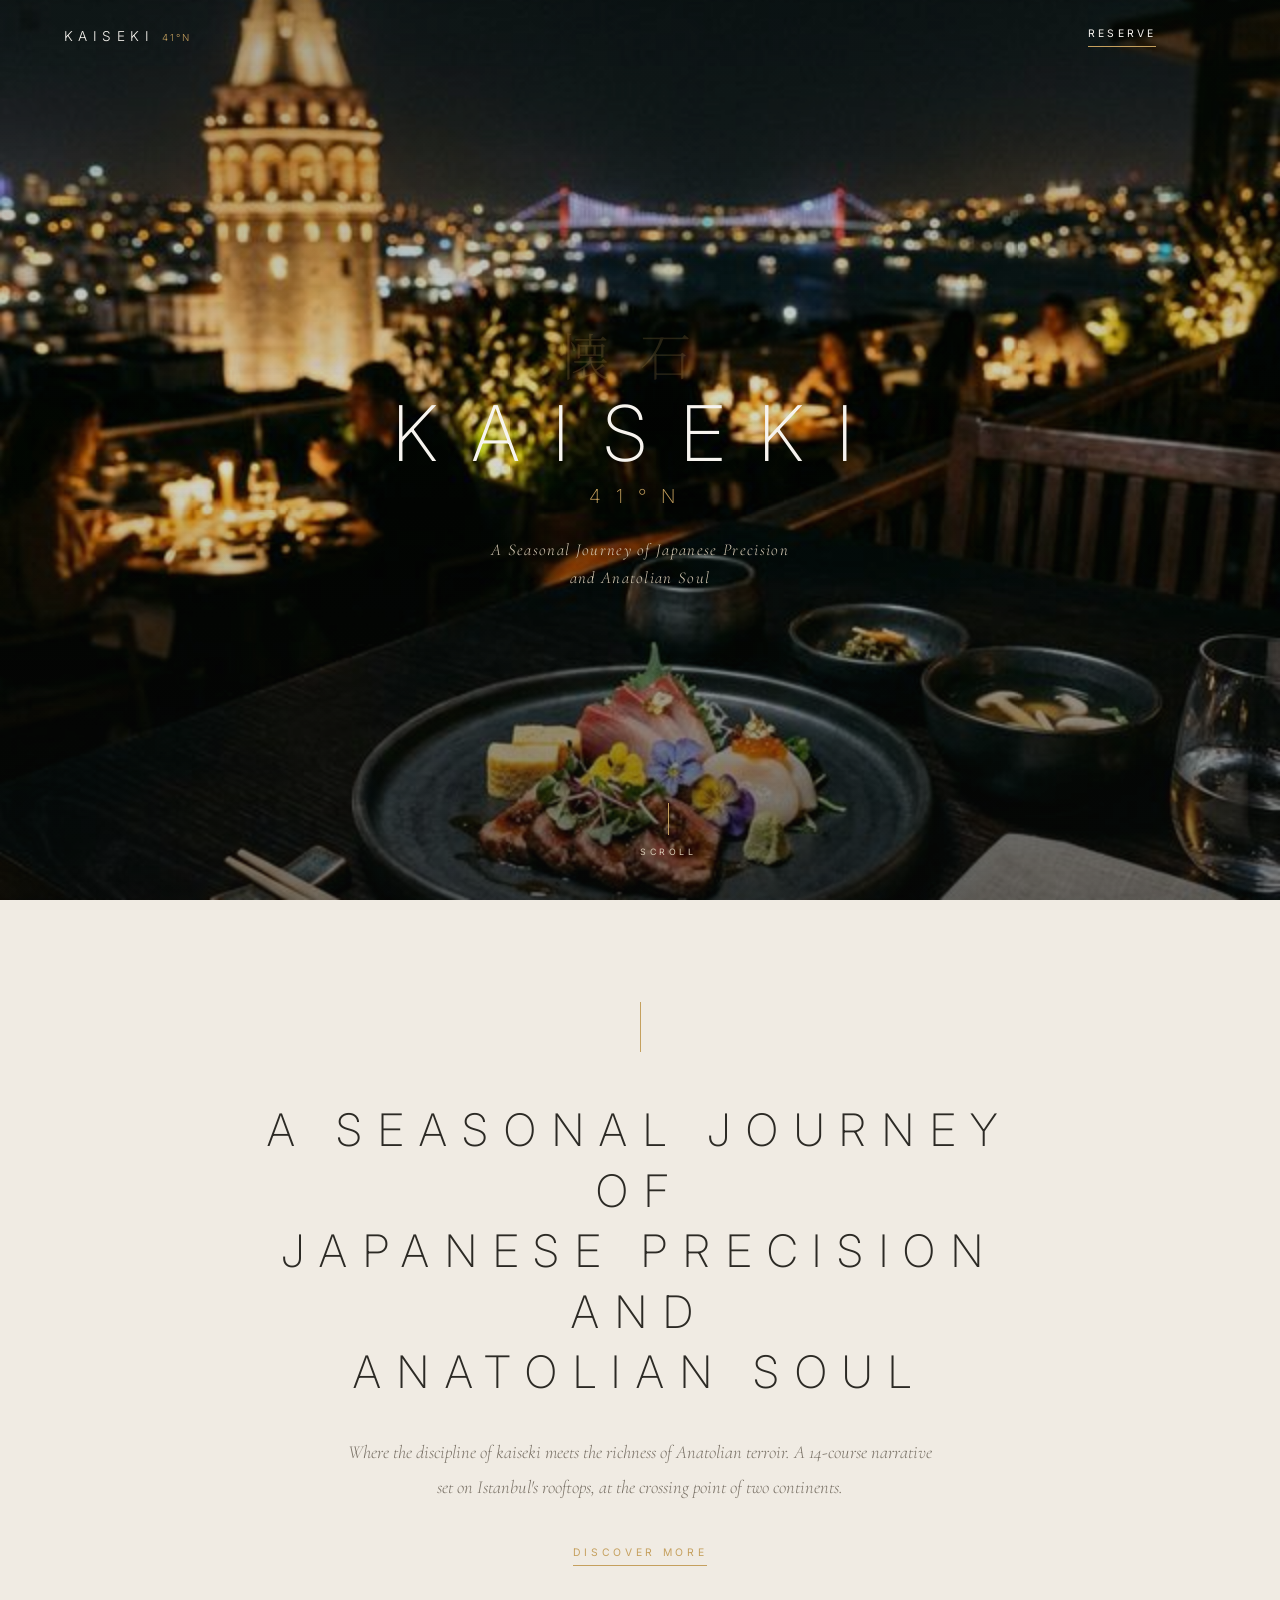
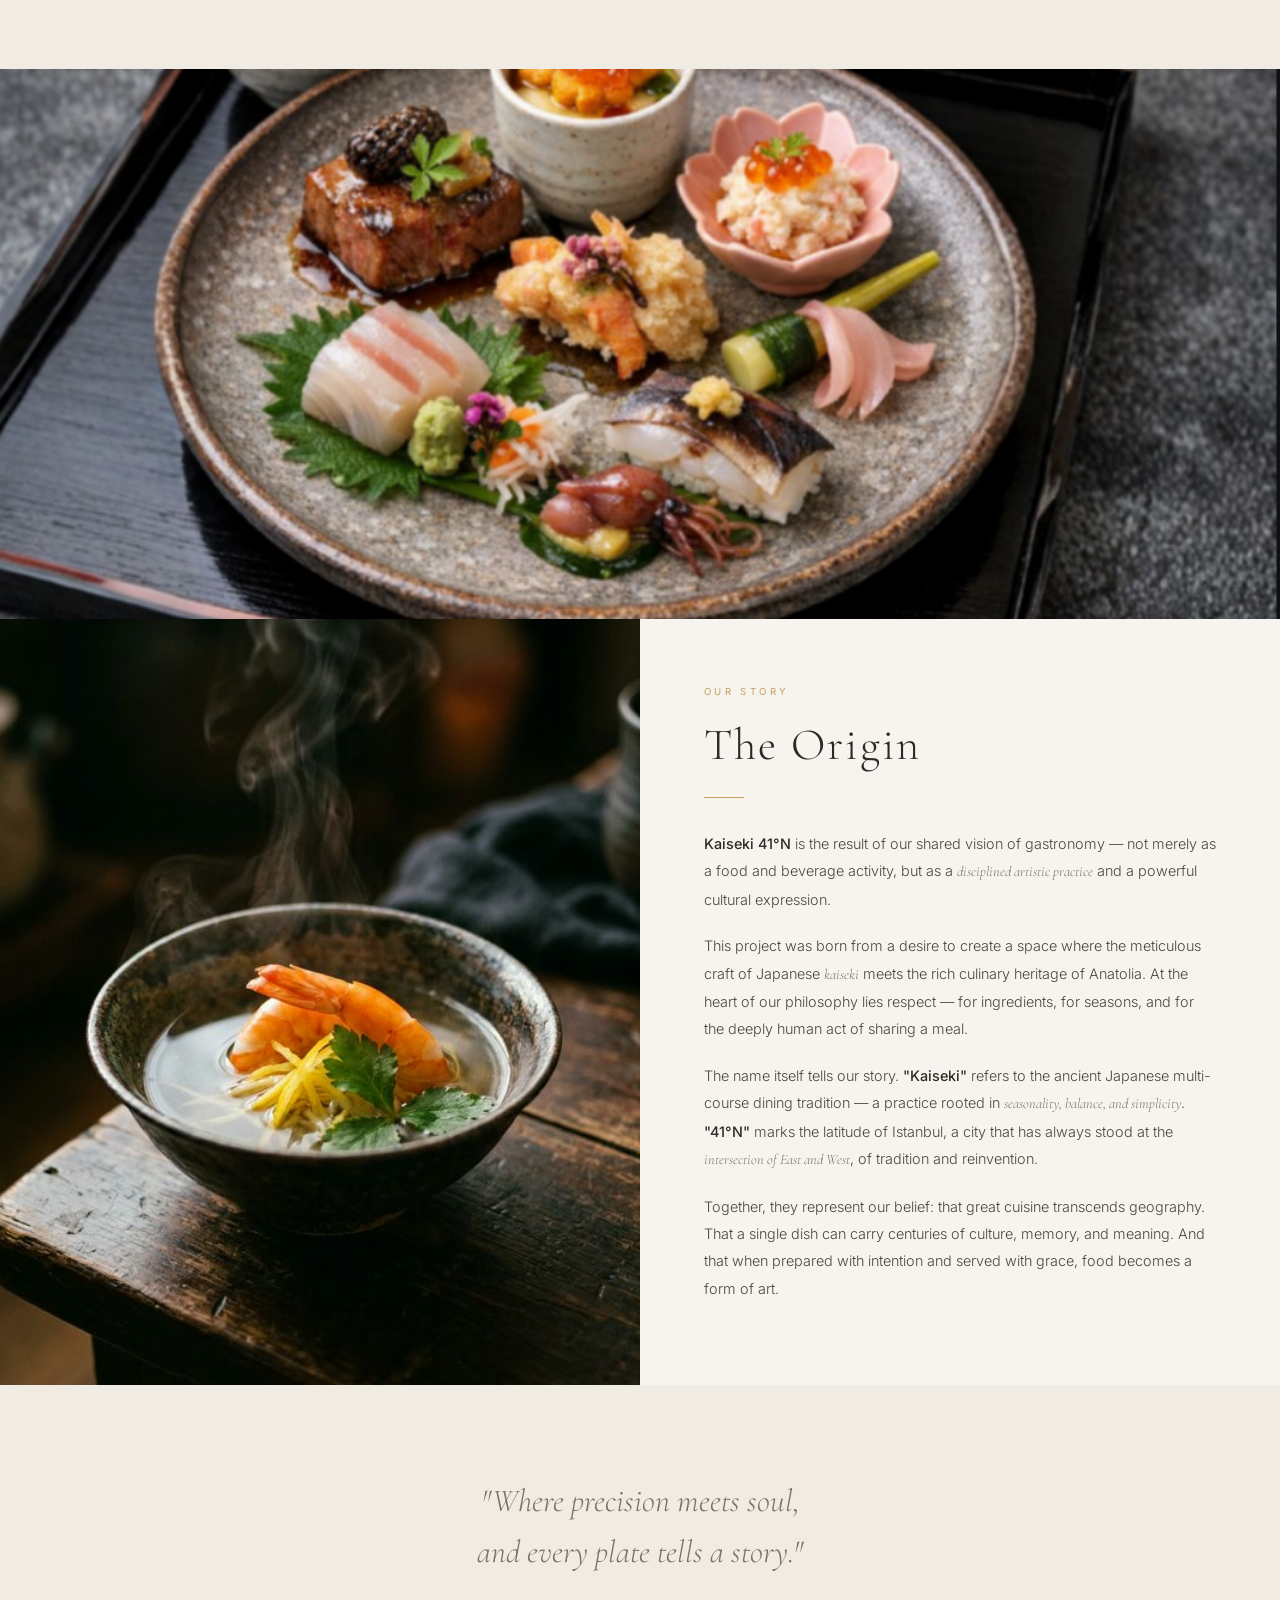
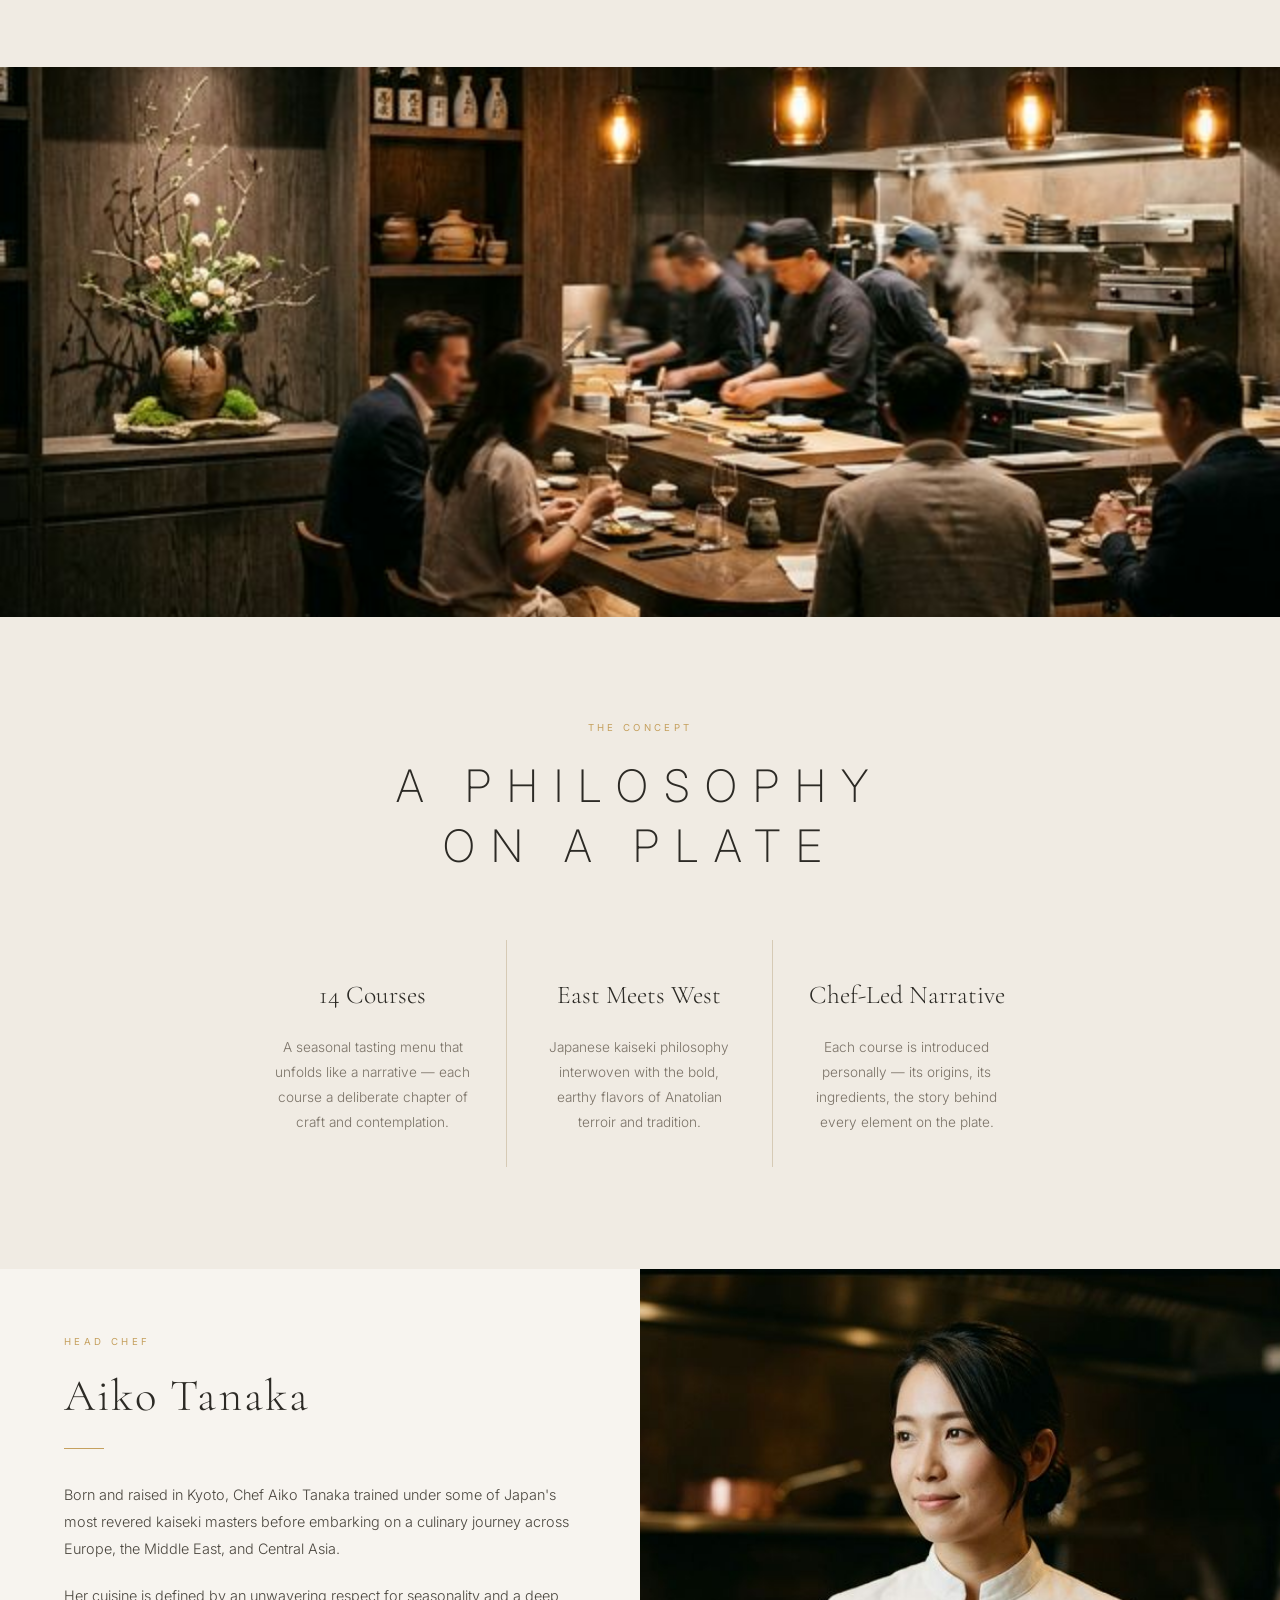
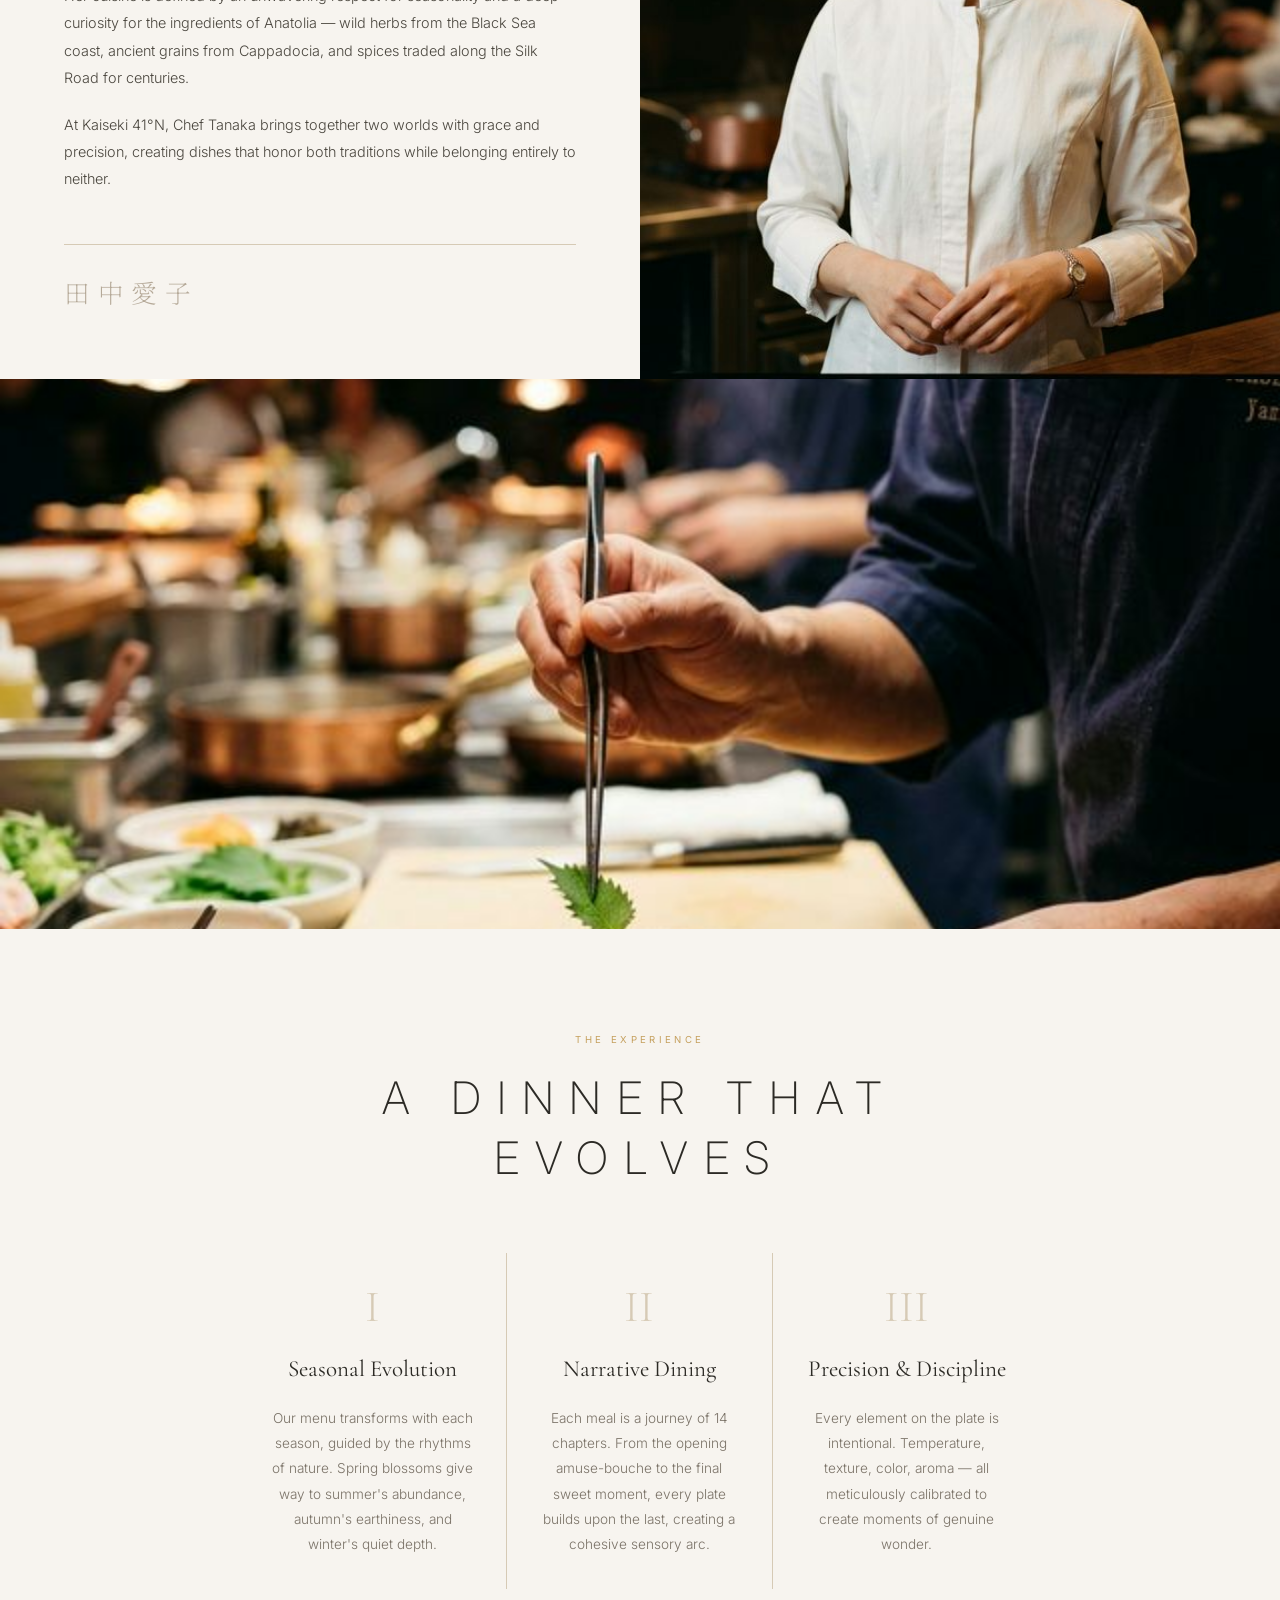
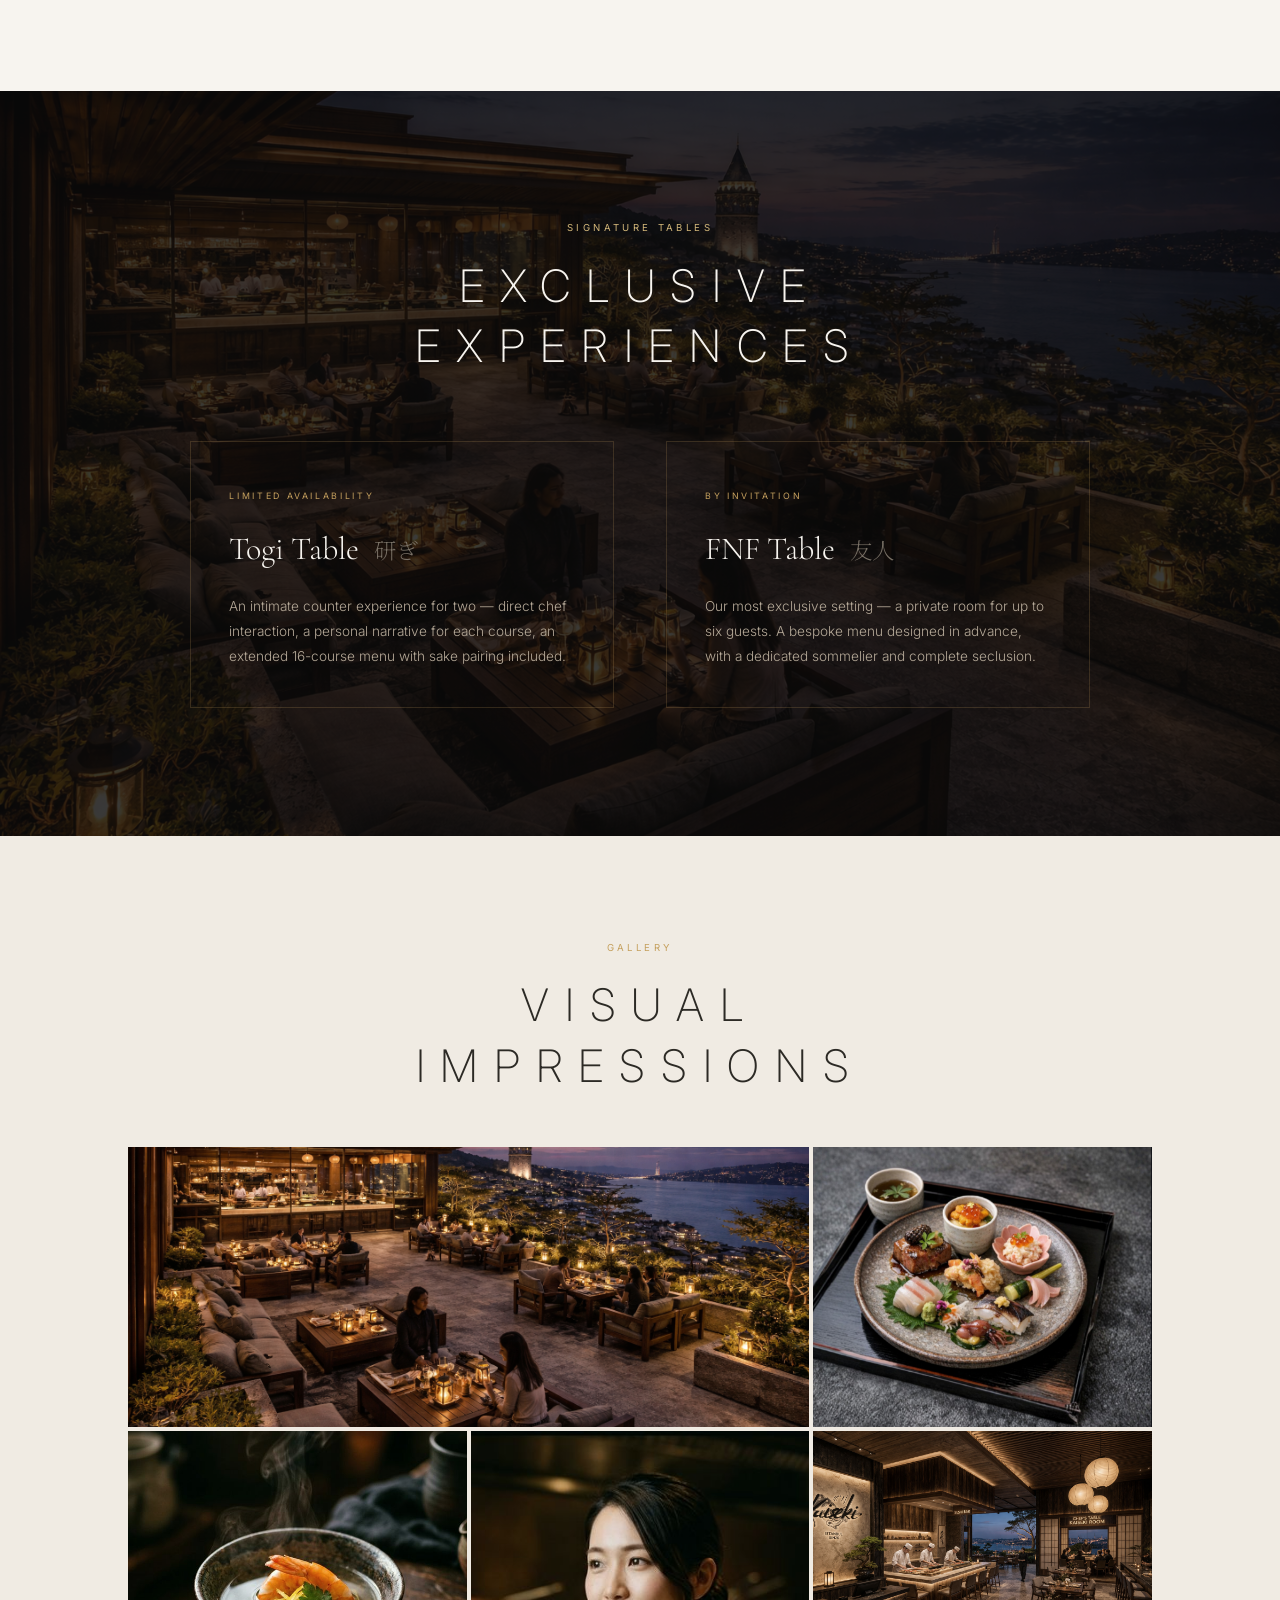
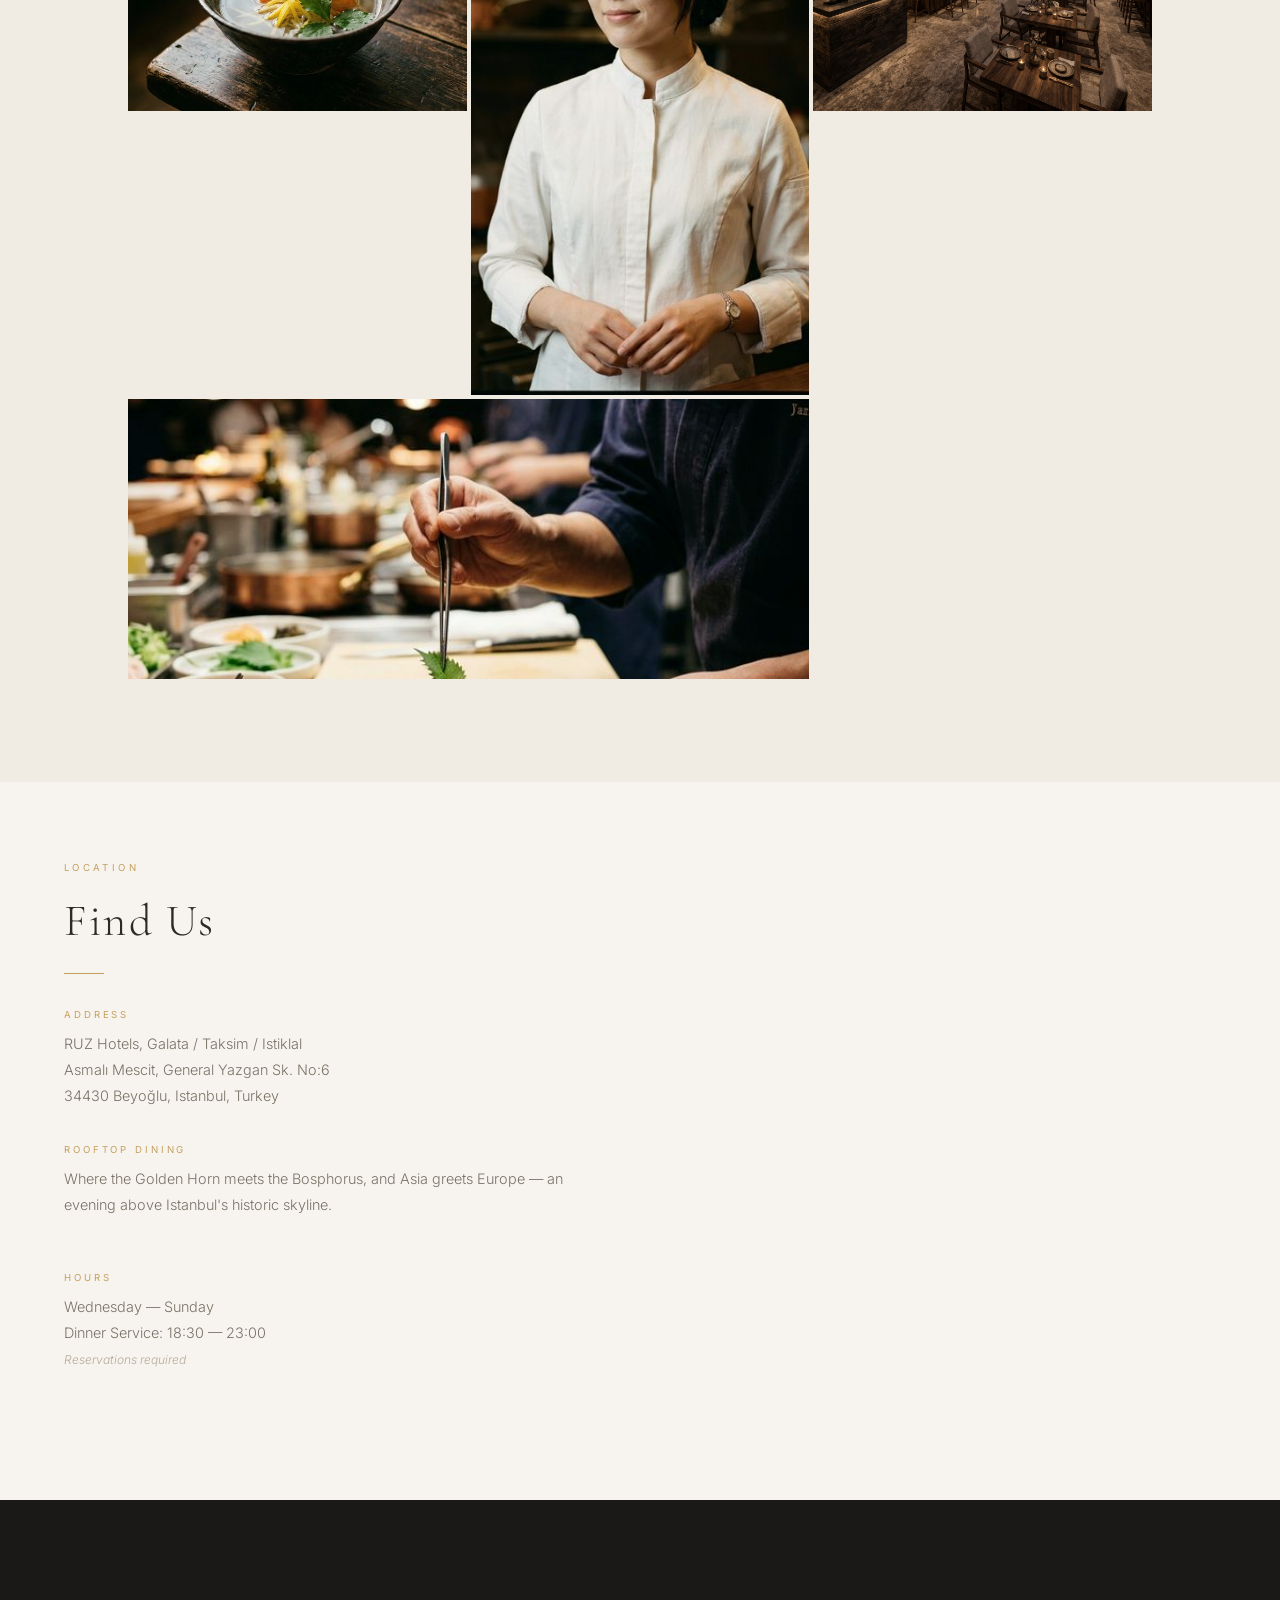
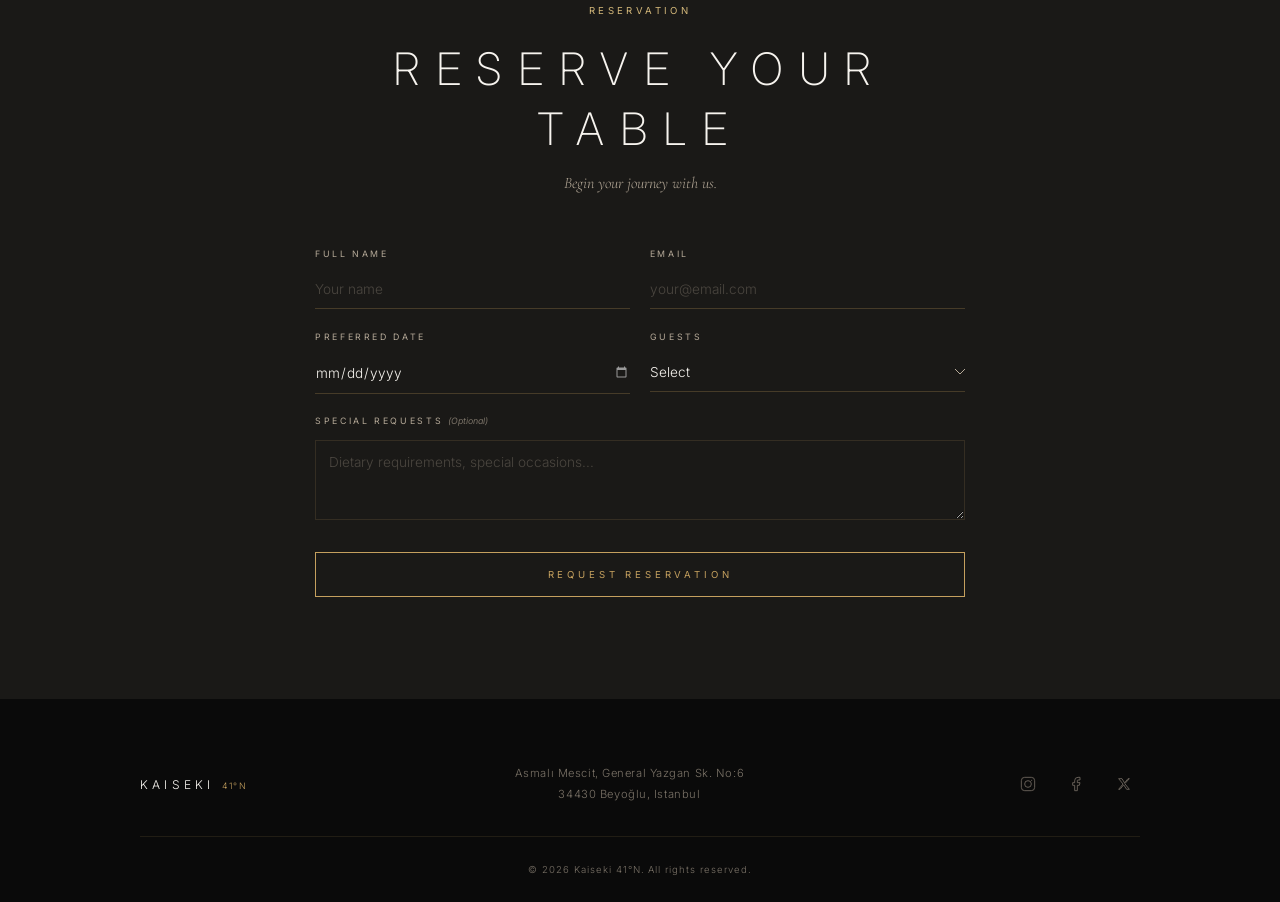
==== index.html @ 889d74b8 "Add files via upload" ====
<!DOCTYPE html>
<html lang="en">

<head>
    <meta charset="UTF-8">
    <meta name="viewport" content="width=device-width, initial-scale=1.0">
    <title>Kaiseki 41°N — A Seasonal Journey of Japanese Precision and Anatolian Soul</title>
    <meta name="description"
        content="Kaiseki 41°N is a luxury fine-dining experience in Istanbul, blending Japanese kaiseki precision with Anatolian soul. Rooftop dining in Beyoğlu.">
    <meta name="keywords"
        content="kaiseki, fine dining, Istanbul, Japanese cuisine, Anatolian, tasting menu, luxury restaurant">
    <meta property="og:title" content="Kaiseki 41°N — Fine Dining Istanbul">
    <meta property="og:description"
        content="A Seasonal Journey of Japanese Precision and Anatolian Soul. 14-course tasting menu on Istanbul's rooftops.">
    <meta property="og:type" content="website">
    <link rel="preconnect" href="https://fonts.googleapis.com">
    <link rel="preconnect" href="https://fonts.gstatic.com" crossorigin>
    <link
        href="https://fonts.googleapis.com/css2?family=Cormorant+Garamond:ital,wght@0,300;0,400;0,500;0,600;1,300;1,400&family=Inter:wght@200;300;400;500&family=Noto+Serif+JP:wght@200;300;400;500&display=swap"
        rel="stylesheet">
    <link rel="stylesheet" href="styles.css">
</head>

<body>

    <!-- ═══ NAV ═══ -->
    <nav id="main-nav" class="nav" role="navigation" aria-label="Main navigation">
        <a href="#hero" class="nav-logo" aria-label="Kaiseki 41°N Home">
            <span class="nav-logo-main">KAISEKI</span>
            <span class="nav-logo-sub">41°N</span>
        </a>
        <div class="nav-right">
            <a href="#reservation" class="nav-reserve" id="nav-reserve">RESERVE</a>
            <button class="nav-hamburger" id="nav-hamburger" aria-label="Open menu" aria-expanded="false">
                <span></span>
                <span></span>
            </button>
        </div>
    </nav>

    <!-- ═══ FULLSCREEN MENU OVERLAY ═══ -->
    <div class="menu-overlay" id="menu-overlay" aria-hidden="true">
        <div class="menu-overlay-inner">
            <ul class="menu-links">
                <li><a href="#hero">Home</a></li>
                <li><a href="#story">Our Story</a></li>
                <li><a href="#concept">Concept</a></li>
                <li><a href="#chef">Head Chef</a></li>
                <li><a href="#experience">Experience</a></li>
                <li><a href="#tables">Signature Tables</a></li>
                <li><a href="#gallery">Gallery</a></li>
                <li><a href="#location">Location</a></li>
                <li><a href="#reservation">Reserve</a></li>
            </ul>
            <div class="menu-footer">
                <address>
                    Asmalı Mescit, General Yazgan Sk. No:6<br>
                    34430 Beyoğlu, Istanbul
                </address>
            </div>
        </div>
    </div>

    <!-- ═══ HERO ═══ -->
    <section id="hero" class="hero">
        <div class="hero-media">
            <img src="images/hero-bg.png" alt="Kaiseki fine dining on Istanbul rooftop" id="hero-img">
        </div>
        <div class="hero-overlay"></div>
        <div class="hero-content">
            <p class="hero-jp" aria-hidden="true">懐石</p>
            <h1 class="hero-title">KAISEKI<br><span class="hero-degree">41°N</span></h1>
            <p class="hero-subtitle">A Seasonal Journey of Japanese Precision<br>and Anatolian Soul</p>
        </div>
        <a href="#story" class="hero-scroll" aria-label="Scroll to explore">
            <span class="hero-scroll-line"></span>
            <span class="hero-scroll-text">SCROLL</span>
        </a>
    </section>

    <!-- ═══ INTRO TEXT ═══ -->
    <section class="text-band text-band--cream" id="intro">
        <div class="text-band-inner">
            <div class="divider-vert" aria-hidden="true"></div>
            <h2 class="display-heading">
                A SEASONAL JOURNEY OF<br>
                JAPANESE PRECISION AND<br>
                ANATOLIAN SOUL
            </h2>
            <p class="lead-text">
                Where the discipline of kaiseki meets the richness of Anatolian terroir.
                A 14-course narrative set on Istanbul's rooftops, at the crossing point of two continents.
            </p>
            <a href="#story" class="text-link">DISCOVER MORE</a>
        </div>
    </section>

    <!-- ═══ FULL-BLEED IMAGE BAND ═══ -->
    <div class="image-band">
        <img src="images/gallery-1.png" alt="Seasonal kaiseki sashimi course" loading="lazy">
    </div>

    <!-- ═══ STORY ═══ -->
    <section id="story" class="split-section">
        <div class="split-image">
            <img src="images/gallery-2.png" alt="First course — dashi broth" loading="lazy">
        </div>
        <div class="split-text">
            <span class="section-tag">OUR STORY</span>
            <h2 class="section-heading">The Origin</h2>
            <div class="section-divider"></div>
            <p>
                <strong>Kaiseki 41°N</strong> is the result of our shared vision of gastronomy — not merely as a food
                and beverage activity, but as a <em>disciplined artistic practice</em> and a powerful cultural
                expression.
            </p>
            <p>
                This project was born from a desire to create a space where the meticulous craft of Japanese
                <em>kaiseki</em> meets the rich culinary heritage of Anatolia. At the heart of our philosophy lies
                respect — for ingredients, for seasons, and for the deeply human act of sharing a meal.
            </p>
            <p>
                The name itself tells our story. <strong>"Kaiseki"</strong> refers to the ancient Japanese multi-course
                dining tradition — a practice rooted in <em>seasonality, balance, and simplicity</em>.
                <strong>"41°N"</strong> marks the latitude of Istanbul, a city that has always stood at the
                <em>intersection of East and West</em>, of tradition and reinvention.
            </p>
            <p>
                Together, they represent our belief: that great cuisine transcends geography. That a single dish can
                carry centuries of culture, memory, and meaning. And that when prepared with intention and served with
                grace, food becomes a form of art.
            </p>
        </div>
    </section>

    <!-- ═══ QUOTE BAND ═══ -->
    <section class="quote-band">
        <blockquote>
            "Where precision meets soul,<br>and every plate tells a story."
        </blockquote>
    </section>

    <!-- ═══ FULL-BLEED IMAGE BAND ═══ -->
    <div class="image-band">
        <img src="images/gallery-3.png" alt="Restaurant interior — counter seating" loading="lazy">
    </div>

    <!-- ═══ CONCEPT ═══ -->
    <section id="concept" class="text-band text-band--cream">
        <div class="text-band-inner">
            <span class="section-tag">THE CONCEPT</span>
            <h2 class="display-heading">A PHILOSOPHY<br>ON A PLATE</h2>
            <div class="concept-row">
                <div class="concept-item reveal">
                    <h3>14 Courses</h3>
                    <p>A seasonal tasting menu that unfolds like a narrative — each course a deliberate chapter of craft
                        and contemplation.</p>
                </div>
                <div class="concept-item reveal">
                    <h3>East Meets West</h3>
                    <p>Japanese kaiseki philosophy interwoven with the bold, earthy flavors of Anatolian terroir and
                        tradition.</p>
                </div>
                <div class="concept-item reveal">
                    <h3>Chef-Led Narrative</h3>
                    <p>Each course is introduced personally — its origins, its ingredients, the story behind every
                        element on the plate.</p>
                </div>
            </div>
        </div>
    </section>

    <!-- ═══ CHEF — SPLIT SECTION (REVERSED) ═══ -->
    <section id="chef" class="split-section split-section--reversed">
        <div class="split-image">
            <img src="images/chef-portrait.png" alt="Chef Aiko Tanaka, Head Chef" loading="lazy">
        </div>
        <div class="split-text">
            <span class="section-tag">HEAD CHEF</span>
            <h2 class="section-heading">Aiko Tanaka</h2>
            <div class="section-divider"></div>
            <p>
                Born and raised in Kyoto, Chef Aiko Tanaka trained under some of Japan's most revered kaiseki masters
                before embarking on a culinary journey across Europe, the Middle East, and Central Asia.
            </p>
            <p>
                Her cuisine is defined by an unwavering respect for seasonality and a deep curiosity for the ingredients
                of Anatolia — wild herbs from the Black Sea coast, ancient grains from Cappadocia, and spices traded
                along the Silk Road for centuries.
            </p>
            <p>
                At Kaiseki 41°N, Chef Tanaka brings together two worlds with grace and precision, creating dishes that
                honor both traditions while belonging entirely to neither.
            </p>
            <div class="chef-kanji" aria-hidden="true">田中愛子</div>
        </div>
    </section>

    <!-- ═══ FULL-BLEED IMAGE BAND ═══ -->
    <div class="image-band">
        <img src="images/gallery-detail.png" alt="Chef's hands plating a kaiseki dish" loading="lazy">
    </div>

    <!-- ═══ EXPERIENCE ═══ -->
    <section id="experience" class="text-band text-band--white">
        <div class="text-band-inner">
            <span class="section-tag">THE EXPERIENCE</span>
            <h2 class="display-heading">A DINNER THAT<br>EVOLVES</h2>
            <div class="experience-trio">
                <div class="experience-col reveal">
                    <span class="exp-roman">I</span>
                    <h3>Seasonal Evolution</h3>
                    <p>Our menu transforms with each season, guided by the rhythms of nature. Spring blossoms give way
                        to summer's abundance, autumn's earthiness, and winter's quiet depth.</p>
                </div>
                <div class="experience-col reveal">
                    <span class="exp-roman">II</span>
                    <h3>Narrative Dining</h3>
                    <p>Each meal is a journey of 14 chapters. From the opening amuse-bouche to the final sweet moment,
                        every plate builds upon the last, creating a cohesive sensory arc.</p>
                </div>
                <div class="experience-col reveal">
                    <span class="exp-roman">III</span>
                    <h3>Precision & Discipline</h3>
                    <p>Every element on the plate is intentional. Temperature, texture, color, aroma — all meticulously
                        calibrated to create moments of genuine wonder.</p>
                </div>
            </div>
        </div>
    </section>

    <!-- ═══ TABLES ═══ -->
    <section id="tables" class="tables-section">
        <div class="tables-bg">
            <img src="images/kaiseki teras.png" alt="Rooftop dining atmosphere" loading="lazy">
            <div class="tables-overlay"></div>
        </div>
        <div class="tables-content">
            <span class="section-tag section-tag--light">SIGNATURE TABLES</span>
            <h2 class="display-heading display-heading--light">EXCLUSIVE<br>EXPERIENCES</h2>
            <div class="tables-grid">
                <article class="table-card reveal" id="togi-table">
                    <span class="table-label">Limited Availability</span>
                    <h3>Togi Table <span class="table-jp" aria-hidden="true">研ぎ</span></h3>
                    <p>An intimate counter experience for two — direct chef interaction, a personal narrative for each
                        course, an extended 16-course menu with sake pairing included.</p>
                </article>
                <article class="table-card reveal" id="fnf-table">
                    <span class="table-label">By Invitation</span>
                    <h3>FNF Table <span class="table-jp" aria-hidden="true">友人</span></h3>
                    <p>Our most exclusive setting — a private room for up to six guests. A bespoke menu designed in
                        advance, with a dedicated sommelier and complete seclusion.</p>
                </article>
            </div>
        </div>
    </section>

    <!-- ═══ GALLERY ═══ -->
    <section id="gallery" class="text-band text-band--cream">
        <div class="text-band-inner">
            <span class="section-tag">GALLERY</span>
            <h2 class="display-heading">VISUAL<br>IMPRESSIONS</h2>
        </div>
        <div class="gallery-grid">
            <div class="gallery-cell gallery-cell--wide reveal" id="gallery-item-1">
                <img src="images/kaiseki teras.png" alt="Rooftop dining with Istanbul skyline" loading="lazy">
            </div>
            <div class="gallery-cell reveal" id="gallery-item-2">
                <img src="images/gallery-1.png" alt="Seasonal sashimi course" loading="lazy">
            </div>
            <div class="gallery-cell reveal" id="gallery-item-3">
                <img src="images/gallery-2.png" alt="Dashi broth appetizer" loading="lazy">
            </div>
            <div class="gallery-cell gallery-cell--tall reveal" id="gallery-item-4">
                <img src="images/chef-portrait.png" alt="Chef Tanaka" loading="lazy">
            </div>
            <div class="gallery-cell reveal" id="gallery-item-5">
                <img src="images/giris.png" alt="Restaurant interior" loading="lazy">
            </div>
            <div class="gallery-cell gallery-cell--wide reveal" id="gallery-item-6">
                <img src="images/gallery-detail.png" alt="Plating detail" loading="lazy">
            </div>
        </div>
    </section>

    <!-- ═══ LOCATION ═══ -->
    <section id="location" class="split-section">
        <div class="split-text split-text--padded">
            <span class="section-tag">LOCATION</span>
            <h2 class="section-heading">Find Us</h2>
            <div class="section-divider"></div>
            <div class="location-block">
                <h3>Address</h3>
                <address>
                    RUZ Hotels, Galata / Taksim / Istiklal<br>
                    Asmalı Mescit, General Yazgan Sk. No:6<br>
                    34430 Beyoğlu, Istanbul, Turkey
                </address>
            </div>
            <div class="location-block">
                <h3>Rooftop Dining</h3>
                <p>Where the Golden Horn meets the Bosphorus, and Asia greets Europe — an evening above Istanbul's
                    historic skyline.</p>
            </div>
            <div class="location-block">
                <h3>Hours</h3>
                <p>Wednesday — Sunday<br>Dinner Service: 18:30 — 23:00<br><small>Reservations required</small></p>
            </div>
        </div>
        <div class="split-map">
            <iframe
                src="https://www.google.com/maps/embed?pb=!1m18!1m12!1m3!1d3009.9!2d28.976!3d41.031!2m3!1f0!2f0!3f0!3m2!1i1024!2i768!4f13.1!3m3!1m2!1s0x0%3A0x0!2zNDHCsDAyJzA2LjAiTiAyOMKwNTgnMzMuNiJF!5e0!3m2!1sen!2str!4v1"
                width="100%" height="100%" style="border:0;" allowfullscreen="" loading="lazy"
                referrerpolicy="no-referrer-when-downgrade" title="Kaiseki 41°N on Google Maps"
                id="location-map-iframe">
            </iframe>
        </div>
    </section>

    <!-- ═══ RESERVATION ═══ -->
    <section id="reservation" class="reservation-section">
        <div class="reservation-inner">
            <span class="section-tag section-tag--light">RESERVATION</span>
            <h2 class="display-heading display-heading--light">RESERVE YOUR<br>TABLE</h2>
            <p class="reservation-sub">Begin your journey with us.</p>
            <form class="res-form" id="reservation-form" novalidate>
                <div class="res-row">
                    <div class="res-field">
                        <label for="guest-name">Full Name</label>
                        <input type="text" id="guest-name" name="name" required placeholder="Your name"
                            autocomplete="name">
                    </div>
                    <div class="res-field">
                        <label for="guest-email">Email</label>
                        <input type="email" id="guest-email" name="email" required placeholder="your@email.com"
                            autocomplete="email">
                    </div>
                </div>
                <div class="res-row">
                    <div class="res-field">
                        <label for="guest-date">Preferred Date</label>
                        <input type="date" id="guest-date" name="date" required>
                    </div>
                    <div class="res-field">
                        <label for="guest-count">Guests</label>
                        <select id="guest-count" name="guests" required>
                            <option value="" disabled selected>Select</option>
                            <option value="1">1 Guest</option>
                            <option value="2">2 Guests</option>
                            <option value="3">3 Guests</option>
                            <option value="4">4 Guests</option>
                            <option value="5">5 Guests</option>
                            <option value="6">6 Guests</option>
                        </select>
                    </div>
                </div>
                <div class="res-field res-field--full">
                    <label for="guest-message">Special Requests <span class="label-opt">(Optional)</span></label>
                    <textarea id="guest-message" name="message" rows="3"
                        placeholder="Dietary requirements, special occasions..."></textarea>
                </div>
                <button type="submit" class="res-submit" id="form-submit">REQUEST RESERVATION</button>
                <div class="res-success" id="form-success" role="alert" aria-live="polite">
                    <p>Thank you. Your reservation request has been received.<br>We will confirm your table shortly.</p>
                </div>
            </form>
        </div>
    </section>

    <!-- ═══ FOOTER ═══ -->
    <footer class="footer" id="footer">
        <div class="footer-inner">
            <div class="footer-col">
                <span class="footer-logo">KAISEKI <em>41°N</em></span>
            </div>
            <div class="footer-col footer-col--center">
                <address>
                    Asmalı Mescit, General Yazgan Sk. No:6<br>
                    34430 Beyoğlu, Istanbul
                </address>
            </div>
            <div class="footer-col footer-col--right">
                <div class="footer-social">
                    <a href="#" aria-label="Instagram" id="social-instagram">
                        <svg viewBox="0 0 24 24" fill="none" stroke="currentColor" stroke-width="1.2">
                            <rect x="2" y="2" width="20" height="20" rx="5" />
                            <circle cx="12" cy="12" r="5" />
                            <circle cx="17.5" cy="6.5" r=".8" fill="currentColor" stroke="none" />
                        </svg>
                    </a>
                    <a href="#" aria-label="Facebook" id="social-facebook">
                        <svg viewBox="0 0 24 24" fill="none" stroke="currentColor" stroke-width="1.2">
                            <path d="M18 2h-3a5 5 0 0 0-5 5v3H7v4h3v8h4v-8h3l1-4h-4V7a1 1 0 0 1 1-1h3z" />
                        </svg>
                    </a>
                    <a href="#" aria-label="X" id="social-twitter">
                        <svg viewBox="0 0 24 24" fill="none" stroke="currentColor" stroke-width="1.2">
                            <path d="M4 4l6.5 8L4 20h2l5.5-6.8L16 20h4l-6.8-8.5L20 4h-2l-5.2 6.3L9 4H4z" />
                        </svg>
                    </a>
                </div>
            </div>
        </div>
        <div class="footer-bottom">
            <p>&copy; 2026 Kaiseki 41°N. All rights reserved.</p>
        </div>
    </footer>

    <script src="script.js"></script>
</body>

</html>
---- styles.css ----
/* ═══════════════════════════════════════════════════════════════════
   KAISEKI 41°N — Redesigned Stylesheet
   Inspired by Gong Oriental, Disfrutar, Cocina Hermanos Torres
   ═══════════════════════════════════════════════════════════════════ */

/* ─── Reset ────────────────────────────────────────────────────── */
*, *::before, *::after {
    margin: 0;
    padding: 0;
    box-sizing: border-box;
}

:root {
    --black:      #0a0a0a;
    --charcoal:   #1a1917;
    --dark:       #2c2a25;
    --earth:      #4a463e;
    --warm:       #7a7267;
    --sand:       #b5a998;
    --gold:       #c5a05e;
    --gold-light: #d4b87a;
    --beige:      #d6cab5;
    --cream:      #f0ebe3;
    --offwhite:   #f7f4ef;
    --white:      #fdfcfa;

    --ff-display: 'Cormorant Garamond', Georgia, serif;
    --ff-body:    'Inter', -apple-system, BlinkMacSystemFont, sans-serif;
    --ff-jp:      'Noto Serif JP', serif;

    --ease:       cubic-bezier(0.25, 0.46, 0.45, 0.94);
    --ease-smooth: cubic-bezier(0.23, 1, 0.32, 1);
}

html {
    scroll-behavior: smooth;
    overflow-x: hidden;
}

body {
    font-family: var(--ff-body);
    font-weight: 300;
    font-size: 15px;
    line-height: 1.8;
    color: var(--earth);
    background: var(--offwhite);
    -webkit-font-smoothing: antialiased;
    -moz-osx-font-smoothing: grayscale;
    overflow-x: hidden;
}

img {
    display: block;
    max-width: 100%;
    height: auto;
}

a { color: inherit; text-decoration: none; }
ul { list-style: none; }
address { font-style: normal; }

::selection {
    background: var(--gold);
    color: var(--black);
}


/* ─── NAVIGATION ───────────────────────────────────────────────── */
/* Gong / Cocina style: minimal, transparent, logo left, hamburger right */

.nav {
    position: fixed;
    top: 0;
    left: 0;
    width: 100%;
    z-index: 100;
    display: flex;
    align-items: center;
    justify-content: space-between;
    padding: 1.5rem clamp(2rem, 5vw, 4rem);
    transition: background 0.6s var(--ease), padding 0.4s var(--ease);
}

.nav.scrolled {
    background: rgba(253, 252, 250, 0.92);
    backdrop-filter: blur(14px);
    -webkit-backdrop-filter: blur(14px);
    padding-top: 1rem;
    padding-bottom: 1rem;
}

.nav.scrolled .nav-logo-main,
.nav.scrolled .nav-logo-sub {
    color: var(--dark);
}

.nav.scrolled .nav-reserve {
    color: var(--dark);
    border-color: var(--dark);
}

.nav.scrolled .nav-hamburger span {
    background: var(--dark);
}

.nav-logo {
    display: flex;
    align-items: baseline;
    gap: 0.5rem;
    z-index: 101;
}

.nav-logo-main {
    font-family: var(--ff-body);
    font-size: 0.85rem;
    font-weight: 300;
    letter-spacing: 0.4em;
    color: var(--offwhite);
    transition: color 0.4s var(--ease);
}

.nav-logo-sub {
    font-family: var(--ff-body);
    font-size: 0.6rem;
    font-weight: 300;
    letter-spacing: 0.2em;
    color: var(--gold);
    transition: color 0.4s var(--ease);
}

.nav-right {
    display: flex;
    align-items: center;
    gap: 2rem;
    z-index: 101;
}

.nav-reserve {
    font-size: 0.65rem;
    font-weight: 400;
    letter-spacing: 0.3em;
    color: var(--offwhite);
    border-bottom: 1px solid var(--gold);
    padding-bottom: 2px;
    transition: color 0.4s var(--ease), border-color 0.4s var(--ease);
}

.nav-reserve:hover {
    color: var(--gold);
}

.nav-hamburger {
    display: flex;
    flex-direction: column;
    gap: 6px;
    background: none;
    border: none;
    cursor: pointer;
    padding: 4px 0;
    width: 28px;
}

.nav-hamburger span {
    display: block;
    height: 1px;
    background: var(--offwhite);
    transition: transform 0.4s var(--ease-smooth), opacity 0.3s, background 0.4s var(--ease);
}

.nav-hamburger.active span:first-child {
    transform: rotate(45deg) translate(2.5px, 3.5px);
}

.nav-hamburger.active span:last-child {
    transform: rotate(-45deg) translate(2.5px, -3.5px);
}


/* ─── FULLSCREEN MENU OVERLAY ──────────────────────────────────── */
/* Cocina Hermanos Torres style */

.menu-overlay {
    position: fixed;
    inset: 0;
    z-index: 99;
    background: var(--charcoal);
    display: flex;
    align-items: center;
    justify-content: center;
    opacity: 0;
    visibility: hidden;
    transition: opacity 0.6s var(--ease-smooth), visibility 0.6s;
}

.menu-overlay.open {
    opacity: 1;
    visibility: visible;
}

.menu-overlay-inner {
    text-align: center;
}

.menu-links li {
    margin: 0.6rem 0;
    overflow: hidden;
}

.menu-links a {
    display: inline-block;
    font-family: var(--ff-display);
    font-size: clamp(1.6rem, 3vw, 2.8rem);
    font-weight: 300;
    letter-spacing: 0.15em;
    color: var(--offwhite);
    transition: color 0.3s var(--ease);
    transform: translateY(100%);
    opacity: 0;
}

.menu-overlay.open .menu-links a {
    transform: translateY(0);
    opacity: 1;
    transition: transform 0.6s var(--ease-smooth), opacity 0.5s var(--ease), color 0.3s var(--ease);
}

.menu-links li:nth-child(1) a { transition-delay: 0.05s; }
.menu-links li:nth-child(2) a { transition-delay: 0.1s; }
.menu-links li:nth-child(3) a { transition-delay: 0.15s; }
.menu-links li:nth-child(4) a { transition-delay: 0.2s; }
.menu-links li:nth-child(5) a { transition-delay: 0.25s; }
.menu-links li:nth-child(6) a { transition-delay: 0.3s; }
.menu-links li:nth-child(7) a { transition-delay: 0.35s; }
.menu-links li:nth-child(8) a { transition-delay: 0.4s; }
.menu-links li:nth-child(9) a { transition-delay: 0.45s; }

.menu-links a:hover {
    color: var(--gold);
}

.menu-footer {
    margin-top: 3rem;
}

.menu-footer address {
    font-size: 0.7rem;
    letter-spacing: 0.12em;
    color: var(--warm);
    line-height: 1.8;
}


/* ─── HERO ─────────────────────────────────────────────────────── */
/* Gong Oriental style: full-bleed image, minimal centered text */

.hero {
    position: relative;
    height: 100vh;
    min-height: 600px;
    overflow: hidden;
}

.hero-media {
    position: absolute;
    inset: 0;
}

.hero-media img {
    width: 100%;
    height: 100%;
    object-fit: cover;
    animation: heroScale 25s var(--ease) forwards;
}

@keyframes heroScale {
    from { transform: scale(1.08); }
    to   { transform: scale(1); }
}

.hero-overlay {
    position: absolute;
    inset: 0;
    background: linear-gradient(
        180deg,
        rgba(10,10,10,0.35) 0%,
        rgba(10,10,10,0.15) 50%,
        rgba(10,10,10,0.55) 100%
    );
}

.hero-content {
    position: absolute;
    inset: 0;
    display: flex;
    flex-direction: column;
    align-items: center;
    justify-content: center;
    text-align: center;
    padding: 2rem;
}

.hero-jp {
    font-family: var(--ff-jp);
    font-size: clamp(2.5rem, 4vw, 5rem);
    font-weight: 200;
    color: rgba(197, 160, 94, 0.2);
    letter-spacing: 0.6em;
    margin-bottom: -0.5rem;
    animation: fadeDown 1.2s var(--ease-smooth) 0.2s both;
}

.hero-title {
    font-family: var(--ff-body);
    font-size: clamp(2.8rem, 6vw, 7rem);
    font-weight: 200;
    letter-spacing: 0.45em;
    line-height: 1.1;
    color: var(--offwhite);
    animation: fadeUp 1s var(--ease-smooth) 0.5s both;
}

.hero-degree {
    font-size: 0.25em;
    letter-spacing: 0.8em;
    color: var(--gold);
    display: block;
    margin-top: 0.6rem;
}

.hero-subtitle {
    font-family: var(--ff-display);
    font-size: clamp(0.9rem, 1.3vw, 1.2rem);
    font-weight: 300;
    font-style: italic;
    letter-spacing: 0.08em;
    line-height: 1.7;
    color: var(--beige);
    margin-top: 1.8rem;
    animation: fadeUp 1s var(--ease-smooth) 0.8s both;
}

.hero-scroll {
    position: absolute;
    bottom: 2.5rem;
    left: 50%;
    transform: translateX(-50%);
    display: flex;
    flex-direction: column;
    align-items: center;
    gap: 0.6rem;
    animation: fadeUp 1s var(--ease-smooth) 1.2s both;
}

.hero-scroll-line {
    width: 1px;
    height: 32px;
    background: var(--gold);
    animation: scrollPulse 2.5s ease-in-out infinite;
}

.hero-scroll-text {
    font-size: 0.55rem;
    font-weight: 400;
    letter-spacing: 0.4em;
    color: var(--beige);
}

@keyframes scrollPulse {
    0%, 100% { opacity: 1; }
    50%      { opacity: 0.2; }
}

@keyframes fadeUp {
    from { opacity: 0; transform: translateY(30px); }
    to   { opacity: 1; transform: translateY(0); }
}

@keyframes fadeDown {
    from { opacity: 0; transform: translateY(-20px); }
    to   { opacity: 1; transform: translateY(0); }
}


/* ─── SHARED ATOMS ─────────────────────────────────────────────── */

.section-tag {
    display: block;
    font-family: var(--ff-body);
    font-size: 0.6rem;
    font-weight: 400;
    letter-spacing: 0.35em;
    color: var(--gold);
    margin-bottom: 1.2rem;
}

.section-tag--light {
    color: var(--gold-light);
}

.display-heading {
    font-family: var(--ff-body);
    font-size: clamp(1.6rem, 3.5vw, 3.2rem);
    font-weight: 200;
    letter-spacing: 0.35em;
    line-height: 1.35;
    color: var(--dark);
}

.display-heading--light {
    color: var(--offwhite);
}

.section-heading {
    font-family: var(--ff-display);
    font-size: clamp(2rem, 3.5vw, 3.5rem);
    font-weight: 300;
    letter-spacing: 0.05em;
    line-height: 1.2;
    color: var(--dark);
}

.section-divider {
    width: 40px;
    height: 1px;
    background: var(--gold);
    margin: 1.5rem 0 2rem;
}

.text-link {
    display: inline-block;
    font-size: 0.65rem;
    font-weight: 400;
    letter-spacing: 0.35em;
    color: var(--gold);
    border-bottom: 1px solid var(--gold);
    padding-bottom: 3px;
    transition: color 0.3s var(--ease), border-color 0.3s var(--ease);
}

.text-link:hover {
    color: var(--dark);
    border-color: var(--dark);
}


/* ─── REVEAL ───────────────────────────────────────────────────── */

.reveal {
    opacity: 0;
    transform: translateY(35px);
    transition: opacity 0.9s var(--ease-smooth), transform 0.9s var(--ease-smooth);
}

.reveal.visible {
    opacity: 1;
    transform: translateY(0);
}


/* ─── TEXT BAND (Gong-style: centered text on light background) ── */

.text-band {
    padding: clamp(5rem, 8vw, 10rem) clamp(2rem, 5vw, 4rem);
}

.text-band--cream {
    background: var(--cream);
}

.text-band--white {
    background: var(--offwhite);
}

.text-band-inner {
    max-width: 800px;
    margin: 0 auto;
    text-align: center;
}

.divider-vert {
    width: 1px;
    height: 50px;
    background: var(--gold);
    margin: 0 auto 3rem;
}

.lead-text {
    font-family: var(--ff-display);
    font-size: clamp(1rem, 1.5vw, 1.15rem);
    font-weight: 300;
    font-style: italic;
    line-height: 1.9;
    color: var(--warm);
    margin: 2rem 0;
    max-width: 600px;
    margin-left: auto;
    margin-right: auto;
}


/* ─── FULL-BLEED IMAGE BAND ────────────────────────────────────── */
/* Gong / Disfrutar style: edge-to-edge immersive food photography */

.image-band {
    width: 100%;
    height: clamp(300px, 50vw, 550px);
    overflow: hidden;
}

.image-band img {
    width: 100%;
    height: 100%;
    object-fit: cover;
    transition: transform 0.8s var(--ease-smooth);
}

.image-band:hover img {
    transform: scale(1.02);
}


/* ─── SPLIT SECTION (Gong Oriental style: 50/50 image + text) ─── */

.split-section {
    display: grid;
    grid-template-columns: 1fr 1fr;
    min-height: 600px;
}

.split-section--reversed {
    direction: rtl;
}

.split-section--reversed > * {
    direction: ltr;
}

.split-image {
    overflow: hidden;
}

.split-image img {
    width: 100%;
    height: 100%;
    object-fit: cover;
    transition: transform 0.8s var(--ease-smooth);
}

.split-image:hover img {
    transform: scale(1.03);
}

.split-text {
    display: flex;
    flex-direction: column;
    justify-content: center;
    padding: clamp(3rem, 5vw, 6rem) clamp(2.5rem, 5vw, 5rem);
    background: var(--offwhite);
}

.split-text p {
    margin-bottom: 1.2rem;
    line-height: 1.9;
    color: var(--earth);
    font-size: 0.9rem;
}

.split-text strong {
    font-weight: 500;
    color: var(--dark);
}

.split-text em {
    font-family: var(--ff-display);
    font-style: italic;
    color: var(--warm);
}

.split-map {
    min-height: 500px;
}

.split-map iframe {
    display: block;
    width: 100%;
    height: 100%;
}

.split-text--padded {
    padding-top: clamp(3rem, 6vw, 7rem);
    padding-bottom: clamp(3rem, 6vw, 7rem);
}

.location-block {
    margin-bottom: 2rem;
}

.location-block h3 {
    font-family: var(--ff-body);
    font-size: 0.6rem;
    font-weight: 400;
    letter-spacing: 0.3em;
    text-transform: uppercase;
    color: var(--gold);
    margin-bottom: 0.5rem;
}

.location-block address,
.location-block p {
    font-size: 0.9rem;
    color: var(--warm);
    line-height: 1.8;
}

.location-block small {
    color: var(--sand);
    font-style: italic;
}


/* ─── QUOTE BAND ───────────────────────────────────────────────── */

.quote-band {
    padding: clamp(4rem, 7vw, 8rem) clamp(2rem, 5vw, 4rem);
    background: var(--cream);
    text-align: center;
}

.quote-band blockquote {
    font-family: var(--ff-display);
    font-size: clamp(1.3rem, 2.5vw, 2.2rem);
    font-weight: 300;
    font-style: italic;
    line-height: 1.6;
    color: var(--warm);
    max-width: 700px;
    margin: 0 auto;
}


/* ─── CONCEPT ROW ──────────────────────────────────────────────── */

.concept-row {
    display: grid;
    grid-template-columns: repeat(3, 1fr);
    gap: 0;
    margin-top: clamp(3rem, 5vw, 5rem);
    text-align: center;
}

.concept-item {
    padding: 2rem clamp(1.5rem, 2.5vw, 2.5rem);
    border-right: 1px solid var(--beige);
}

.concept-item:last-child {
    border-right: none;
}

.concept-item h3 {
    font-family: var(--ff-display);
    font-size: clamp(1.3rem, 2vw, 1.8rem);
    font-weight: 300;
    color: var(--dark);
    margin-bottom: 1rem;
}

.concept-item p {
    font-size: 0.85rem;
    line-height: 1.85;
    color: var(--warm);
}


/* ─── EXPERIENCE TRIO ──────────────────────────────────────────── */

.experience-trio {
    display: grid;
    grid-template-columns: repeat(3, 1fr);
    gap: 0;
    margin-top: clamp(3rem, 5vw, 5rem);
    text-align: center;
}

.experience-col {
    padding: 2rem clamp(1.5rem, 2.5vw, 2.5rem);
    border-right: 1px solid var(--beige);
}

.experience-col:last-child {
    border-right: none;
}

.exp-roman {
    display: block;
    font-family: var(--ff-display);
    font-size: clamp(2rem, 3.5vw, 3.5rem);
    font-weight: 300;
    color: var(--beige);
    margin-bottom: 1.2rem;
    line-height: 1;
}

.experience-col h3 {
    font-family: var(--ff-display);
    font-size: clamp(1.2rem, 1.8vw, 1.6rem);
    font-weight: 400;
    color: var(--dark);
    margin-bottom: 1rem;
}

.experience-col p {
    font-size: 0.85rem;
    line-height: 1.85;
    color: var(--warm);
}


/* ─── CHEF KANJI ───────────────────────────────────────────────── */

.chef-kanji {
    font-family: var(--ff-jp);
    font-size: 1.6rem;
    font-weight: 200;
    color: var(--sand);
    letter-spacing: 0.3em;
    margin-top: 2rem;
    padding-top: 1.5rem;
    border-top: 1px solid var(--beige);
}


/* ─── TABLES SECTION (dark overlay on image) ───────────────────── */

.tables-section {
    position: relative;
    padding: clamp(6rem, 10vw, 12rem) clamp(2rem, 5vw, 4rem);
    overflow: hidden;
}

.tables-bg {
    position: absolute;
    inset: 0;
}

.tables-bg img {
    width: 100%;
    height: 100%;
    object-fit: cover;
}

.tables-overlay {
    position: absolute;
    inset: 0;
    background: rgba(10, 10, 10, 0.8);
}

.tables-content {
    position: relative;
    z-index: 1;
    max-width: 900px;
    margin: 0 auto;
    text-align: center;
}

.tables-grid {
    display: grid;
    grid-template-columns: 1fr 1fr;
    gap: clamp(2rem, 4vw, 4rem);
    margin-top: clamp(3rem, 5vw, 5rem);
    text-align: left;
}

.table-card {
    border: 1px solid rgba(197, 160, 94, 0.2);
    padding: clamp(2rem, 3vw, 3rem);
    transition: border-color 0.4s var(--ease);
}

.table-card:hover {
    border-color: rgba(197, 160, 94, 0.5);
}

.table-label {
    font-size: 0.55rem;
    font-weight: 400;
    letter-spacing: 0.3em;
    color: var(--gold);
    text-transform: uppercase;
}

.table-card h3 {
    font-family: var(--ff-display);
    font-size: clamp(1.5rem, 2.5vw, 2.2rem);
    font-weight: 300;
    color: var(--offwhite);
    margin: 0.8rem 0 1rem;
}

.table-jp {
    font-family: var(--ff-jp);
    font-size: 0.7em;
    font-weight: 200;
    color: var(--warm);
    margin-left: 0.5rem;
}

.table-card p {
    font-size: 0.85rem;
    line-height: 1.85;
    color: var(--sand);
}


/* ─── GALLERY ──────────────────────────────────────────────────── */

.gallery-grid {
    display: grid;
    grid-template-columns: repeat(3, 1fr);
    grid-auto-rows: 280px;
    gap: 4px;
    padding: 0 clamp(2rem, 5vw, 4rem);
    margin-top: clamp(2rem, 4vw, 4rem);
}

.gallery-cell {
    overflow: hidden;
    cursor: pointer;
}

.gallery-cell--wide {
    grid-column: span 2;
}

.gallery-cell--tall {
    grid-row: span 2;
}

.gallery-cell img {
    width: 100%;
    height: 100%;
    object-fit: cover;
    transition: transform 0.7s var(--ease-smooth), filter 0.5s var(--ease);
    filter: saturate(0.9);
}

.gallery-cell:hover img {
    transform: scale(1.05);
    filter: saturate(1);
}


/* ─── RESERVATION ──────────────────────────────────────────────── */

.reservation-section {
    background: var(--charcoal);
    padding: clamp(5rem, 8vw, 10rem) clamp(2rem, 5vw, 4rem);
}

.reservation-inner {
    max-width: 650px;
    margin: 0 auto;
    text-align: center;
}

.reservation-sub {
    font-family: var(--ff-display);
    font-size: 1rem;
    font-weight: 300;
    font-style: italic;
    color: var(--sand);
    margin-top: 0.6rem;
    margin-bottom: 3rem;
}

.res-form {
    text-align: left;
}

.res-row {
    display: grid;
    grid-template-columns: 1fr 1fr;
    gap: 1.2rem;
    margin-bottom: 1.2rem;
}

.res-field {
    display: flex;
    flex-direction: column;
}

.res-field--full {
    margin-bottom: 1.2rem;
}

.res-field label {
    font-size: 0.55rem;
    font-weight: 400;
    letter-spacing: 0.3em;
    text-transform: uppercase;
    color: var(--sand);
    margin-bottom: 0.5rem;
}

.label-opt {
    text-transform: none;
    letter-spacing: 0;
    font-style: italic;
    color: var(--warm);
}

.res-field input,
.res-field select,
.res-field textarea {
    font-family: var(--ff-body);
    font-size: 0.85rem;
    font-weight: 300;
    color: var(--offwhite);
    background: transparent;
    border: none;
    border-bottom: 1px solid rgba(197, 160, 94, 0.25);
    padding: 0.7rem 0;
    outline: none;
    transition: border-color 0.3s var(--ease);
    appearance: none;
    -webkit-appearance: none;
    border-radius: 0;
}

.res-field input::placeholder,
.res-field textarea::placeholder {
    color: var(--warm);
    opacity: 0.5;
}

.res-field input:focus,
.res-field select:focus,
.res-field textarea:focus {
    border-color: var(--gold);
}

.res-field select {
    cursor: pointer;
    background-image: url("data:image/svg+xml,%3Csvg xmlns='http://www.w3.org/2000/svg' width='10' height='6' viewBox='0 0 10 6'%3E%3Cpath d='M0 0l5 5 5-5' stroke='%23b5a998' fill='none' stroke-width='1'/%3E%3C/svg%3E");
    background-repeat: no-repeat;
    background-position: right 0 center;
}

.res-field select option {
    background: var(--charcoal);
    color: var(--offwhite);
}

.res-field textarea {
    resize: vertical;
    min-height: 80px;
    border: 1px solid rgba(197, 160, 94, 0.15);
    padding: 0.8rem;
    margin-top: 0.2rem;
}

.res-field input[type="date"]::-webkit-calendar-picker-indicator {
    filter: invert(0.6);
    cursor: pointer;
}

.res-submit {
    display: block;
    width: 100%;
    margin-top: 2rem;
    padding: 1rem;
    background: transparent;
    border: 1px solid var(--gold);
    font-family: var(--ff-body);
    font-size: 0.6rem;
    font-weight: 400;
    letter-spacing: 0.4em;
    color: var(--gold);
    cursor: pointer;
    transition: background 0.4s var(--ease), color 0.4s var(--ease);
}

.res-submit:hover {
    background: var(--gold);
    color: var(--black);
}

.res-success {
    display: none;
    text-align: center;
    padding: 2rem 0;
    margin-top: 1rem;
}

.res-success.active {
    display: block;
    animation: fadeUp 0.6s var(--ease-smooth);
}

.res-success p {
    font-family: var(--ff-display);
    font-size: 1rem;
    font-weight: 300;
    font-style: italic;
    color: var(--beige);
    line-height: 1.8;
}


/* ─── FOOTER ───────────────────────────────────────────────────── */
/* Gong-style: minimal, dark, columnar */

.footer {
    background: var(--black);
    padding: clamp(3rem, 5vw, 4rem) clamp(2rem, 5vw, 4rem) 1.5rem;
}

.footer-inner {
    max-width: 1000px;
    margin: 0 auto;
    display: flex;
    align-items: center;
    justify-content: space-between;
    padding-bottom: 2rem;
    border-bottom: 1px solid rgba(197, 160, 94, 0.12);
}

.footer-logo {
    font-family: var(--ff-body);
    font-size: 0.75rem;
    font-weight: 300;
    letter-spacing: 0.35em;
    color: var(--offwhite);
}

.footer-logo em {
    font-style: normal;
    color: var(--gold);
    font-size: 0.55rem;
    letter-spacing: 0.15em;
}

.footer-col--center {
    text-align: center;
}

.footer-col--center address {
    font-size: 0.7rem;
    line-height: 1.8;
    color: var(--warm);
    letter-spacing: 0.05em;
}

.footer-col--right {
    display: flex;
    justify-content: flex-end;
}

.footer-social {
    display: flex;
    gap: 1rem;
}

.footer-social a {
    display: flex;
    align-items: center;
    justify-content: center;
    width: 32px;
    height: 32px;
    color: var(--warm);
    transition: color 0.3s var(--ease);
}

.footer-social a:hover {
    color: var(--gold);
}

.footer-social svg {
    width: 16px;
    height: 16px;
}

.footer-bottom {
    text-align: center;
    padding-top: 1.5rem;
}

.footer-bottom p {
    font-size: 0.6rem;
    color: var(--warm);
    letter-spacing: 0.1em;
}


/* ─── RESPONSIVE ───────────────────────────────────────────────── */

@media (max-width: 900px) {
    .concept-row,
    .experience-trio {
        grid-template-columns: 1fr;
        gap: 0;
    }

    .concept-item,
    .experience-col {
        border-right: none;
        border-bottom: 1px solid var(--beige);
        padding: 2rem 0;
    }

    .concept-item:last-child,
    .experience-col:last-child {
        border-bottom: none;
    }

    .tables-grid {
        grid-template-columns: 1fr;
    }

    .gallery-grid {
        grid-template-columns: 1fr 1fr;
        grid-auto-rows: 200px;
    }

    .gallery-cell--tall {
        grid-row: span 1;
    }
}

@media (max-width: 768px) {
    .split-section {
        grid-template-columns: 1fr;
    }

    .split-section--reversed {
        direction: ltr;
    }

    .split-image {
        height: 50vw;
        min-height: 280px;
    }

    .split-map {
        min-height: 350px;
    }

    .res-row {
        grid-template-columns: 1fr;
    }

    .footer-inner {
        flex-direction: column;
        gap: 1.5rem;
        text-align: center;
    }

    .footer-col--right {
        justify-content: center;
    }

    .gallery-grid {
        grid-template-columns: 1fr;
        grid-auto-rows: 250px;
    }

    .gallery-cell--wide {
        grid-column: span 1;
    }
}
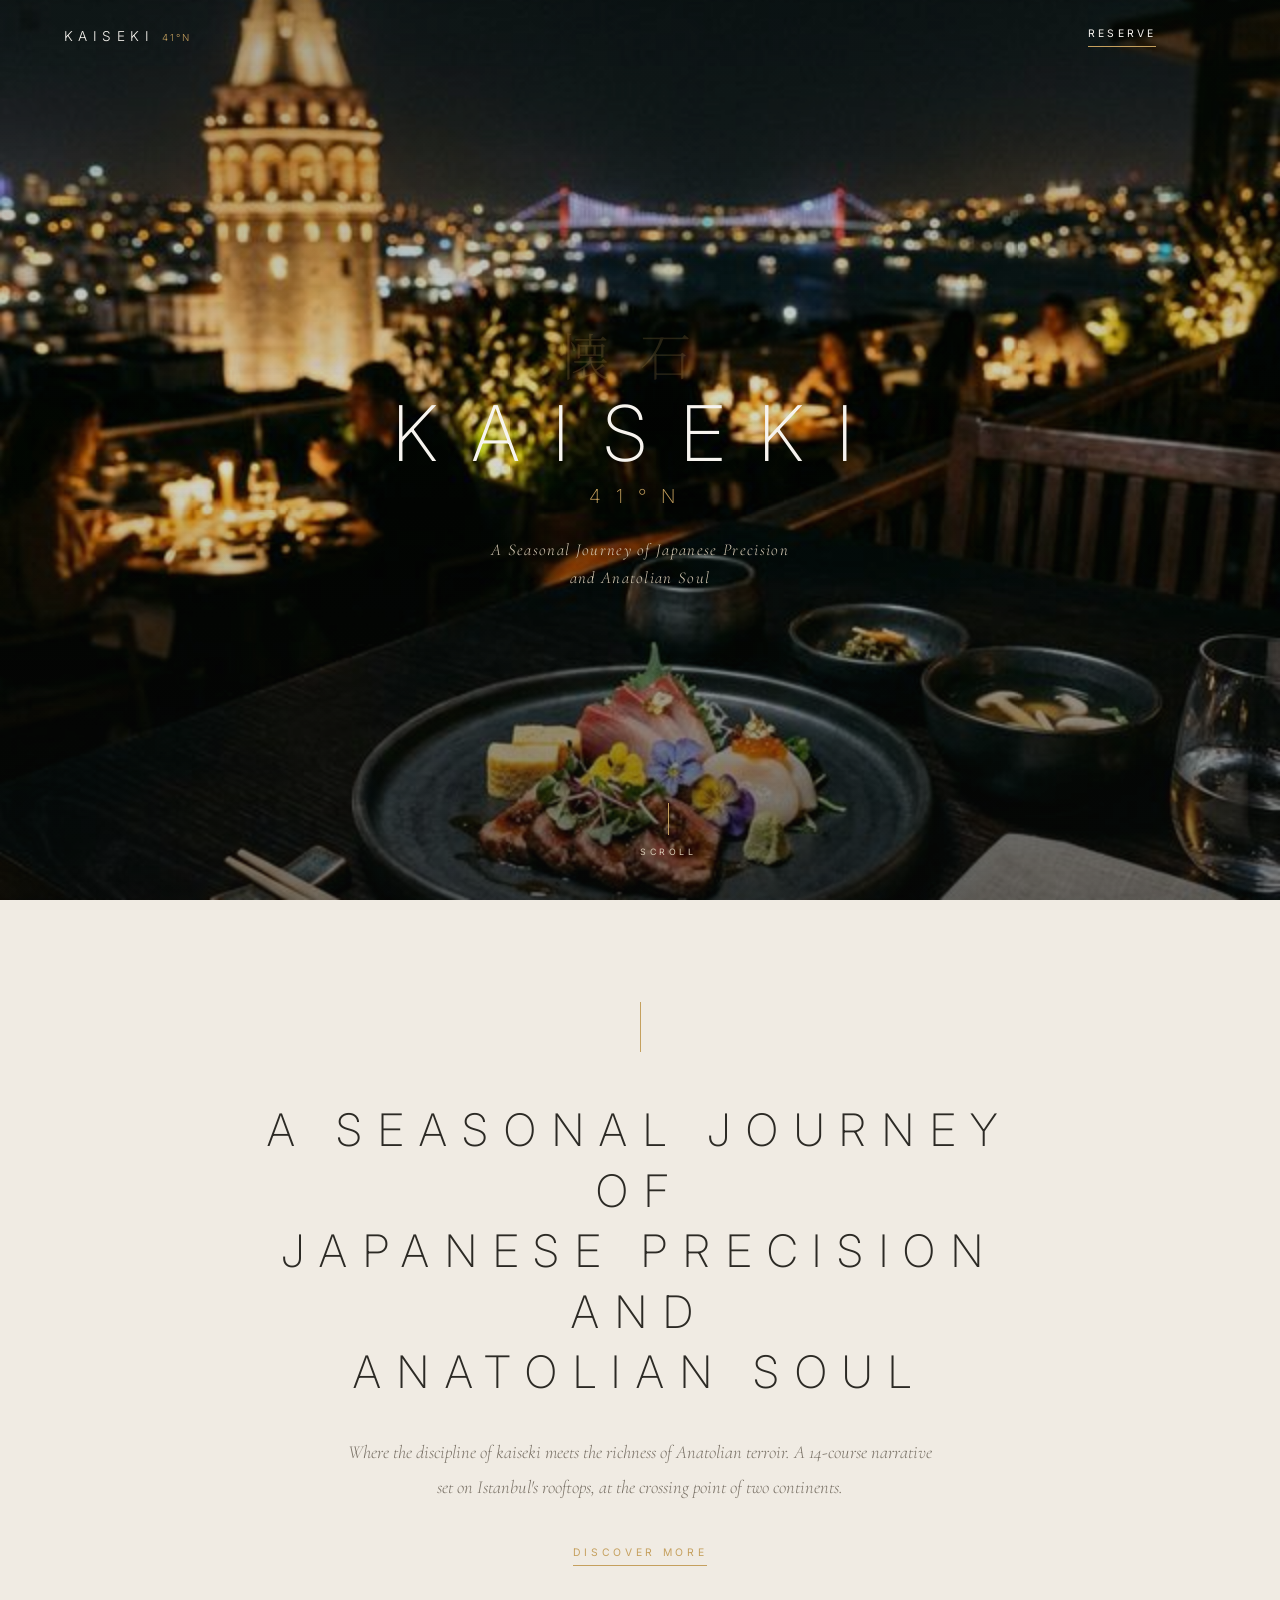
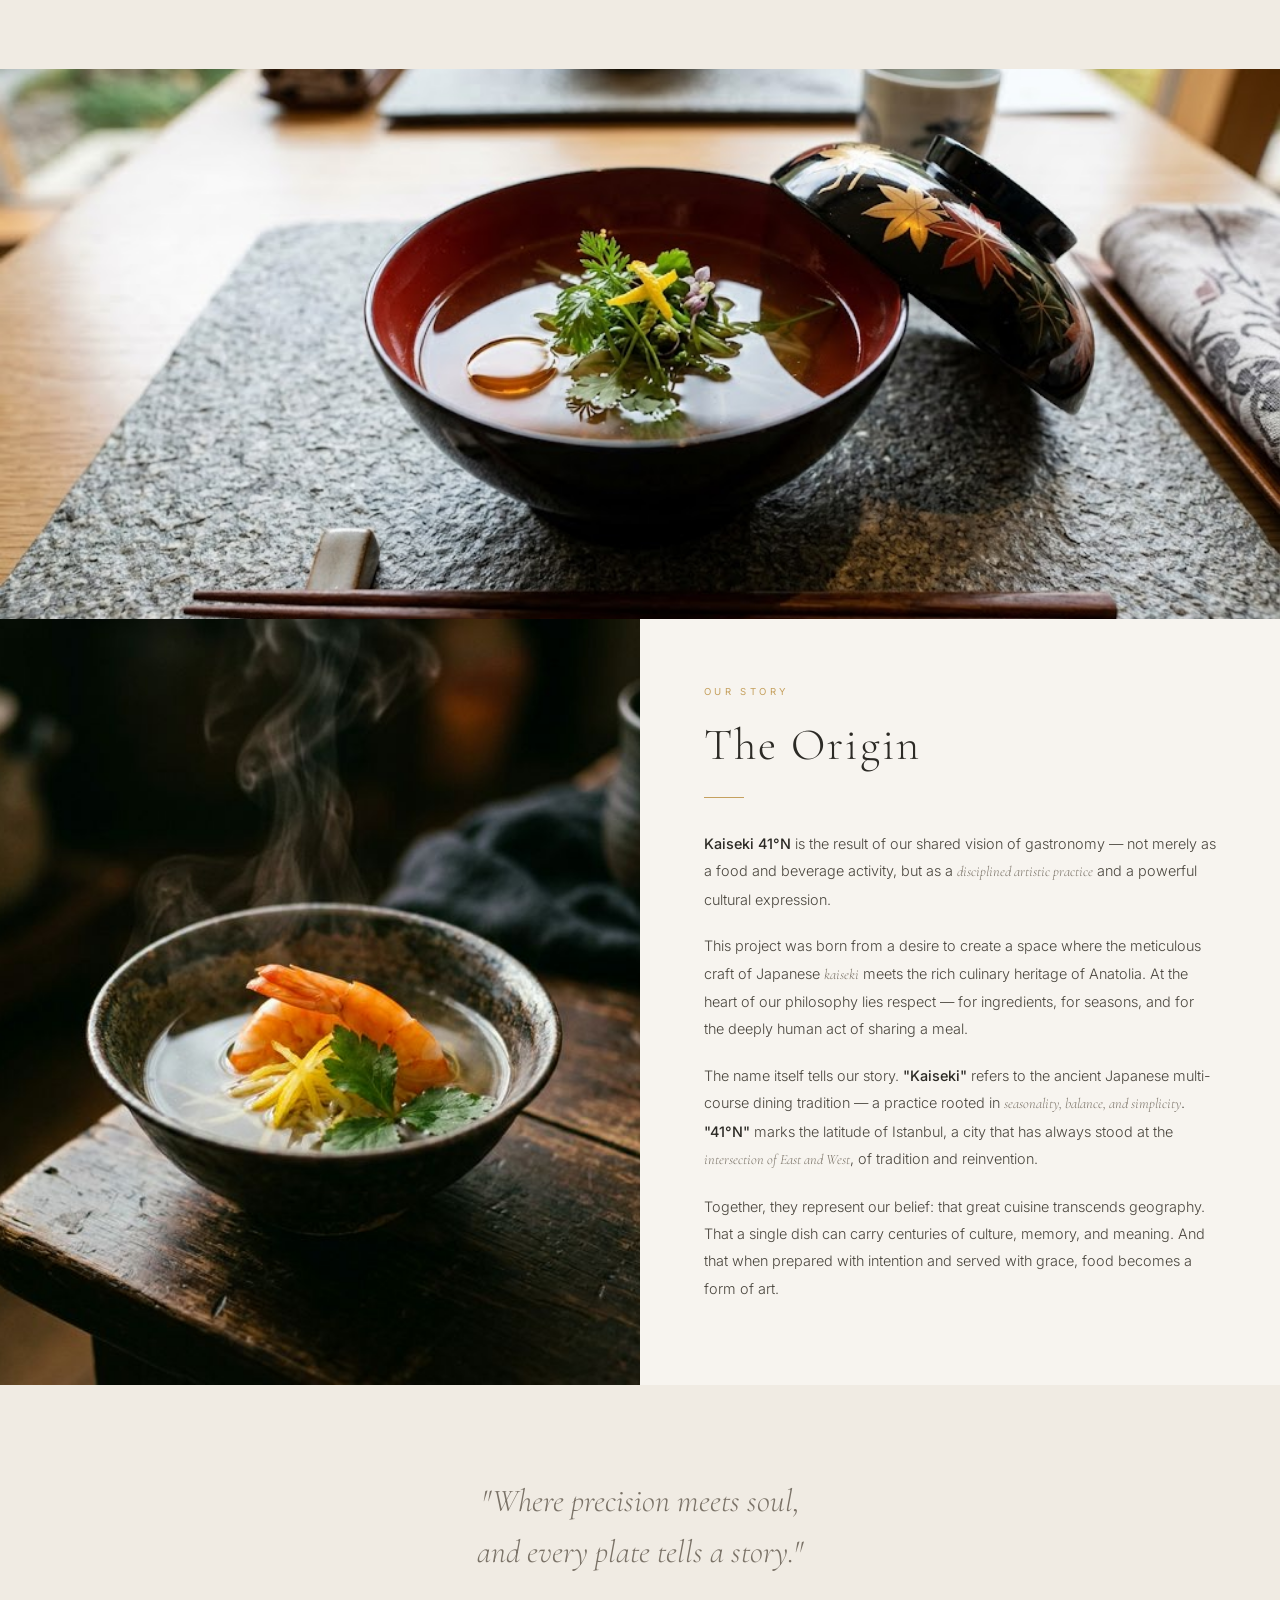
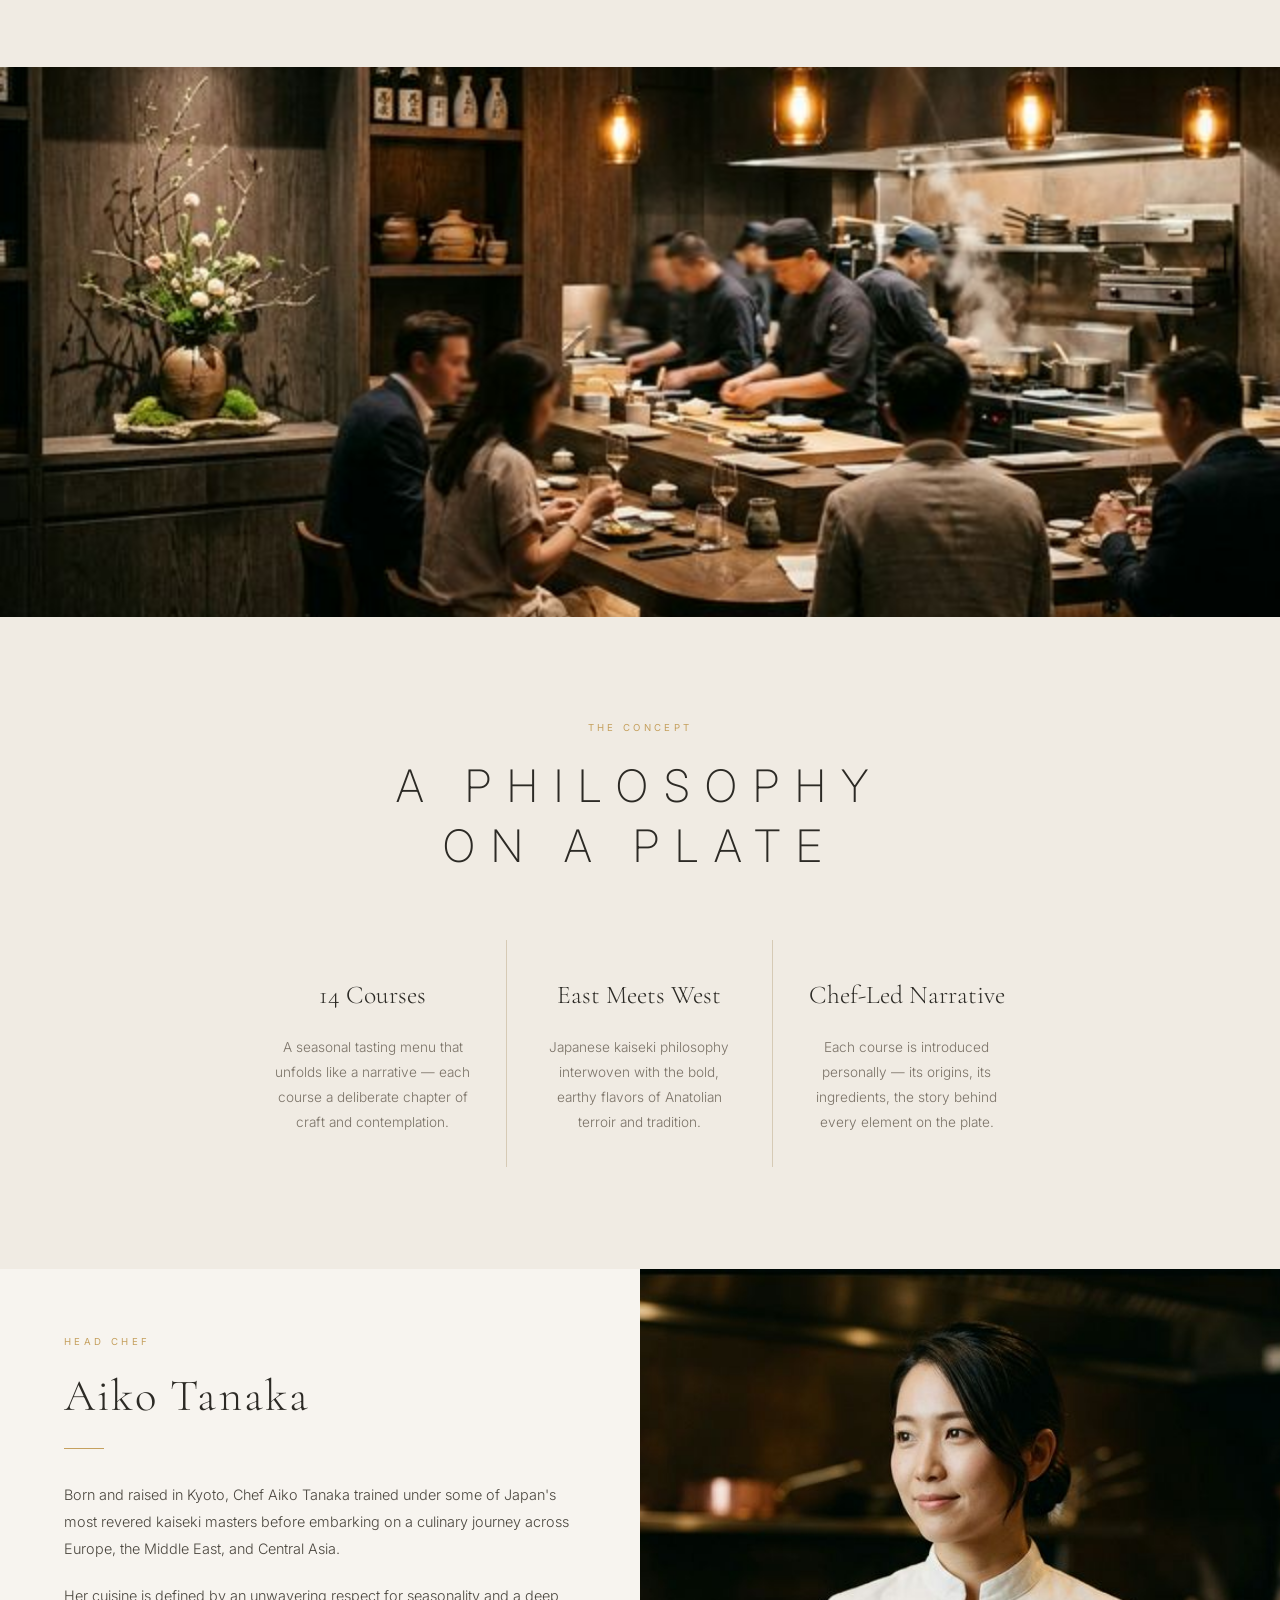
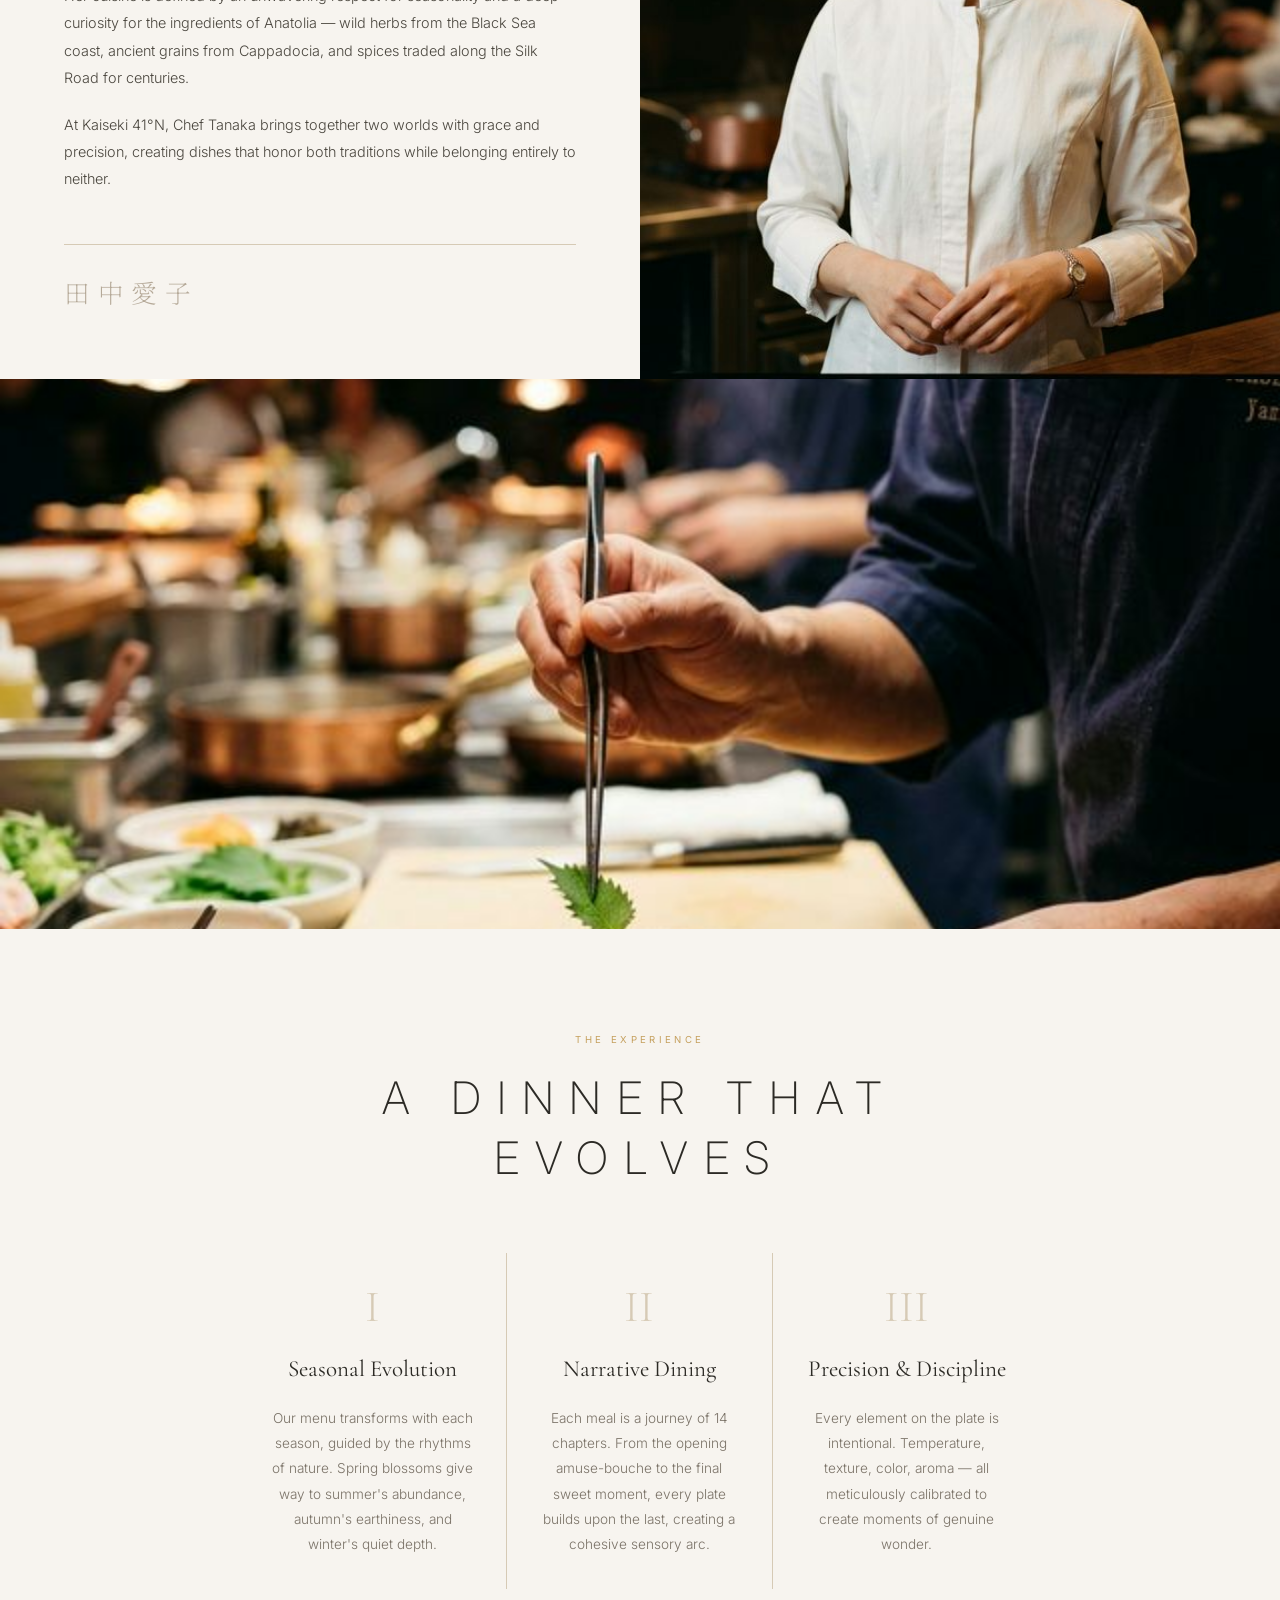
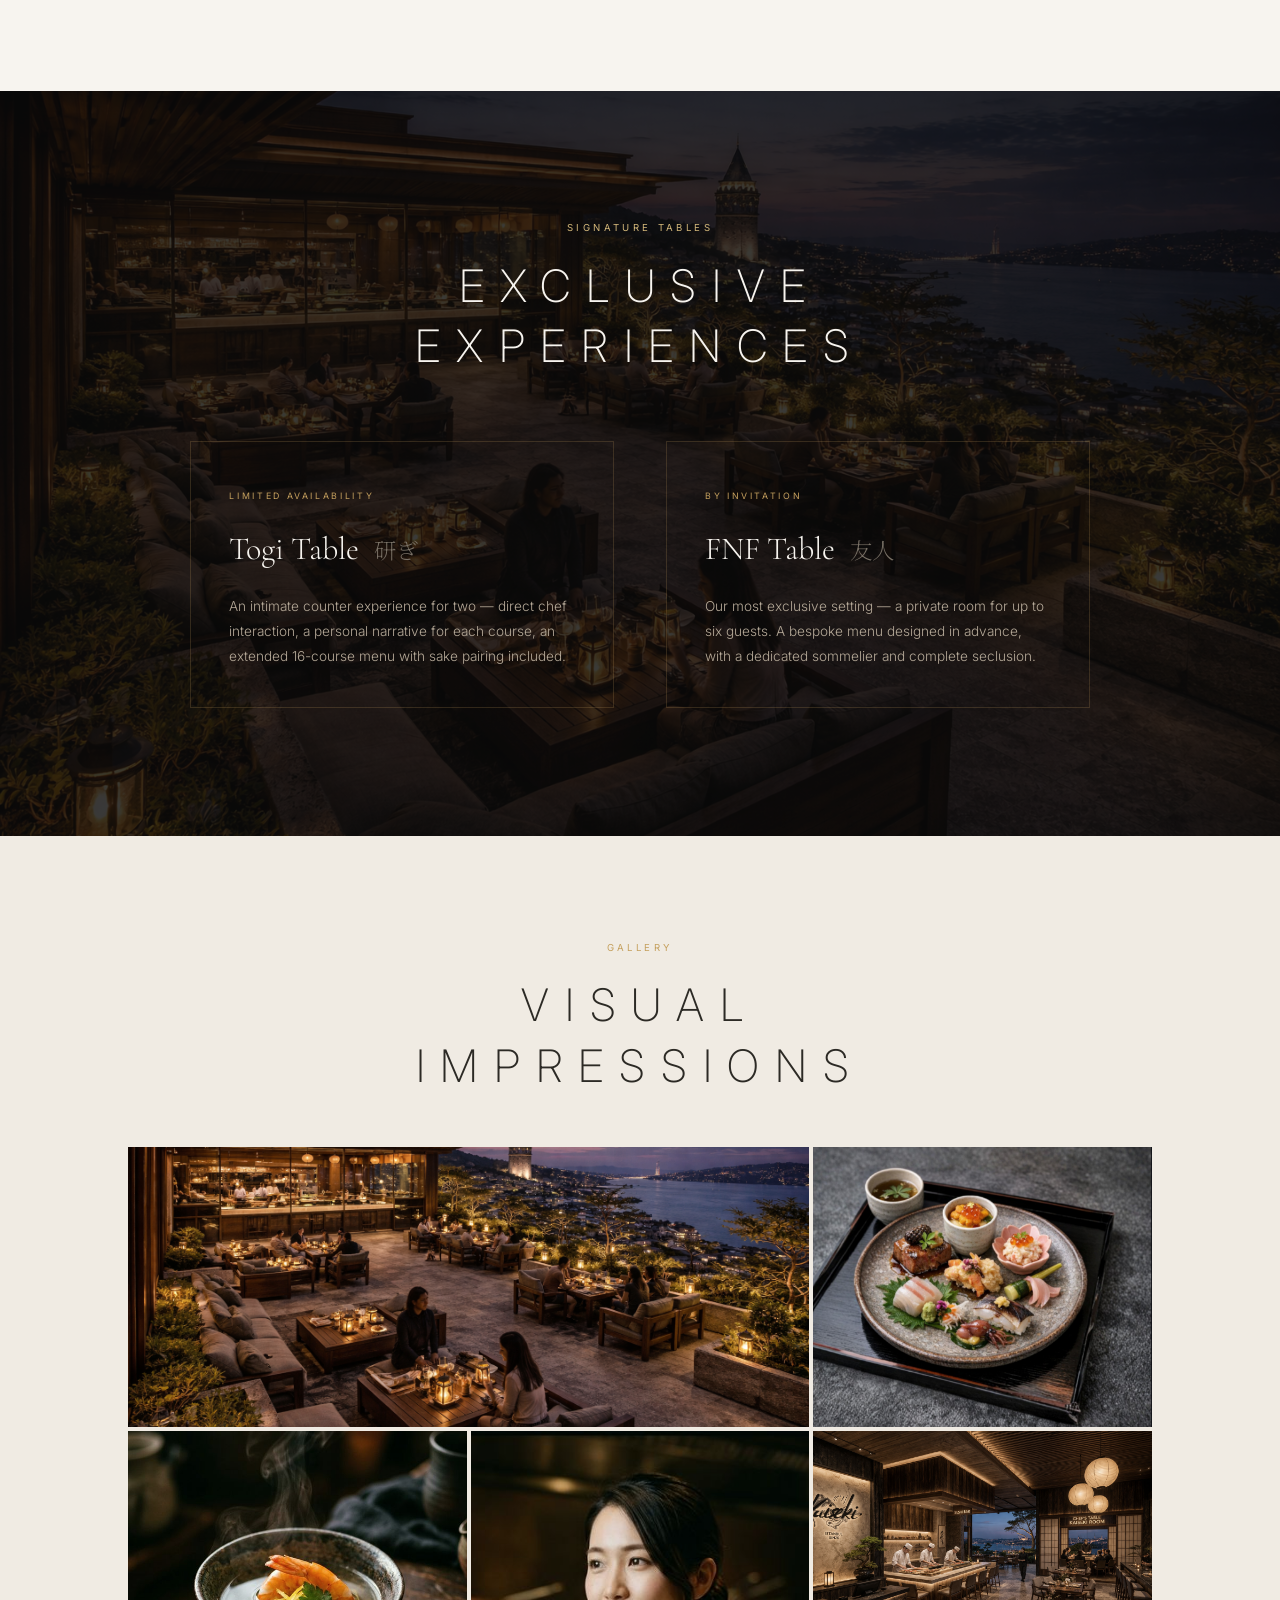
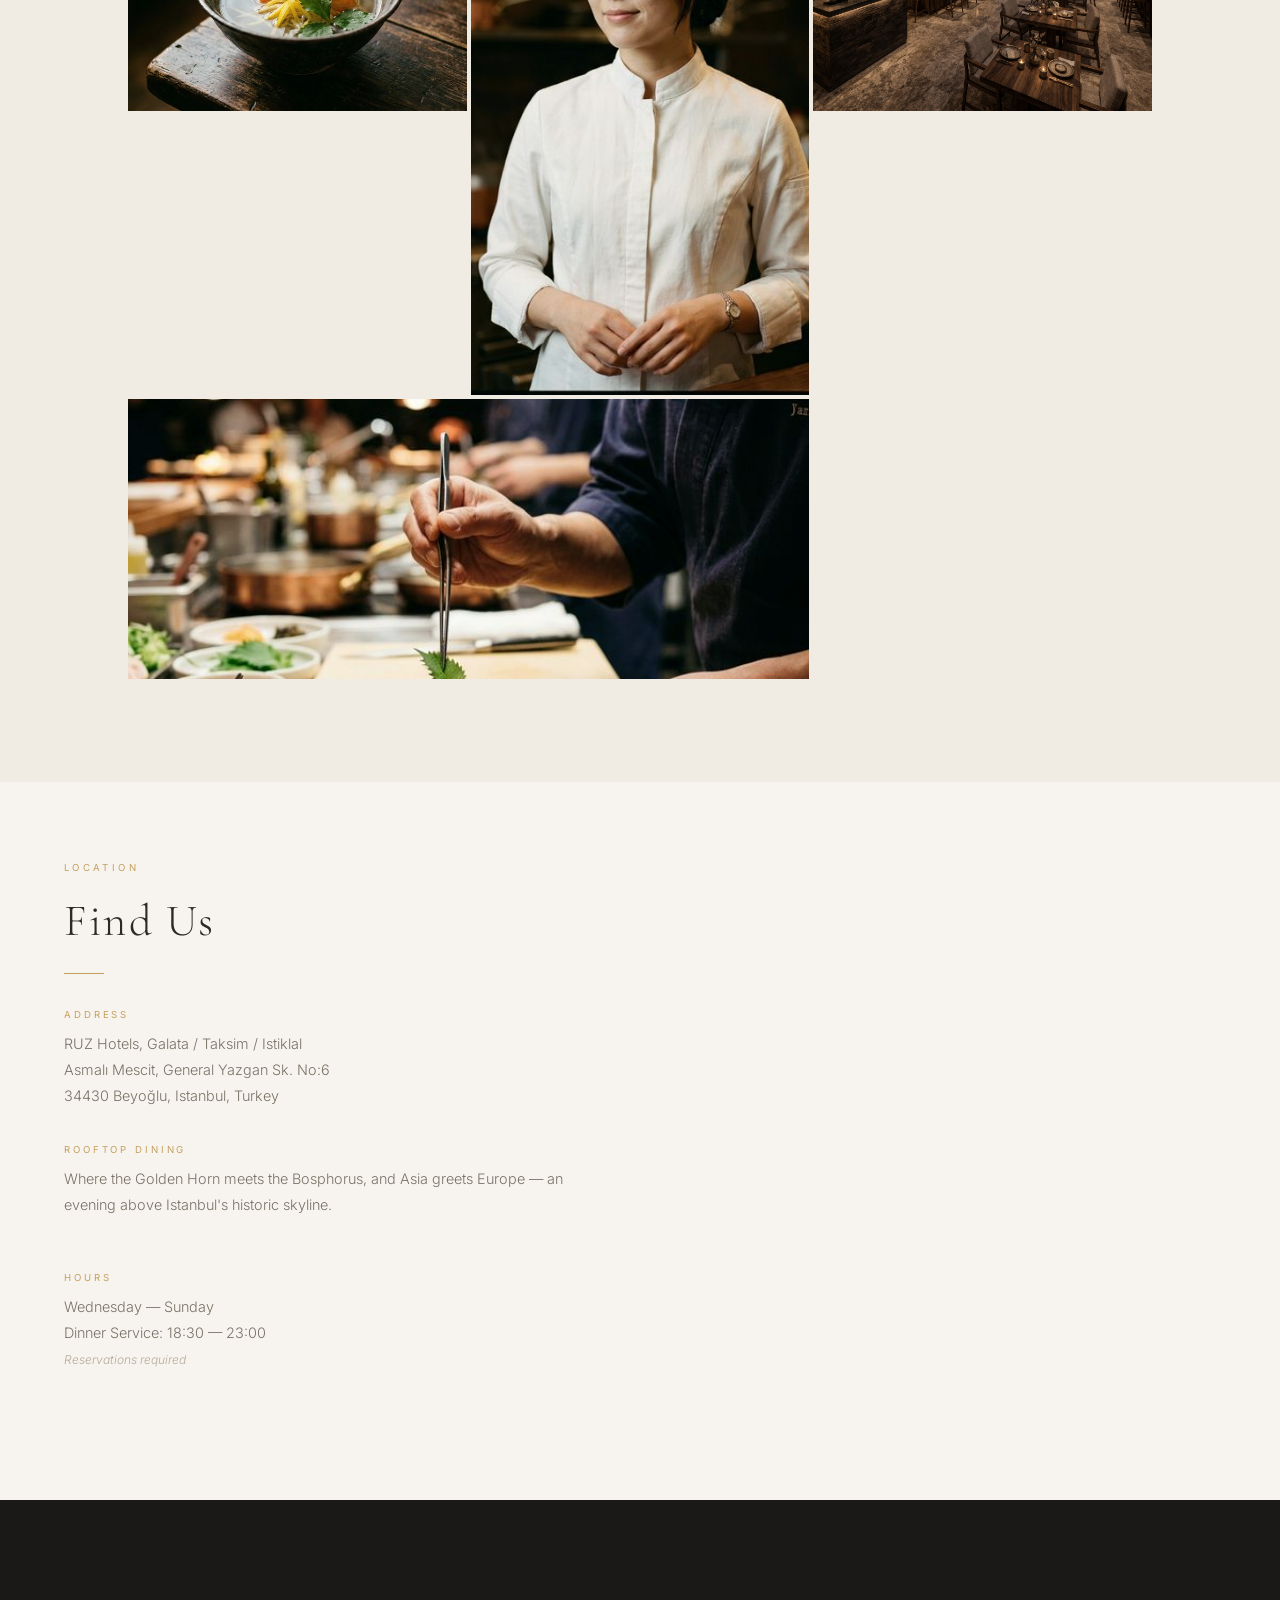
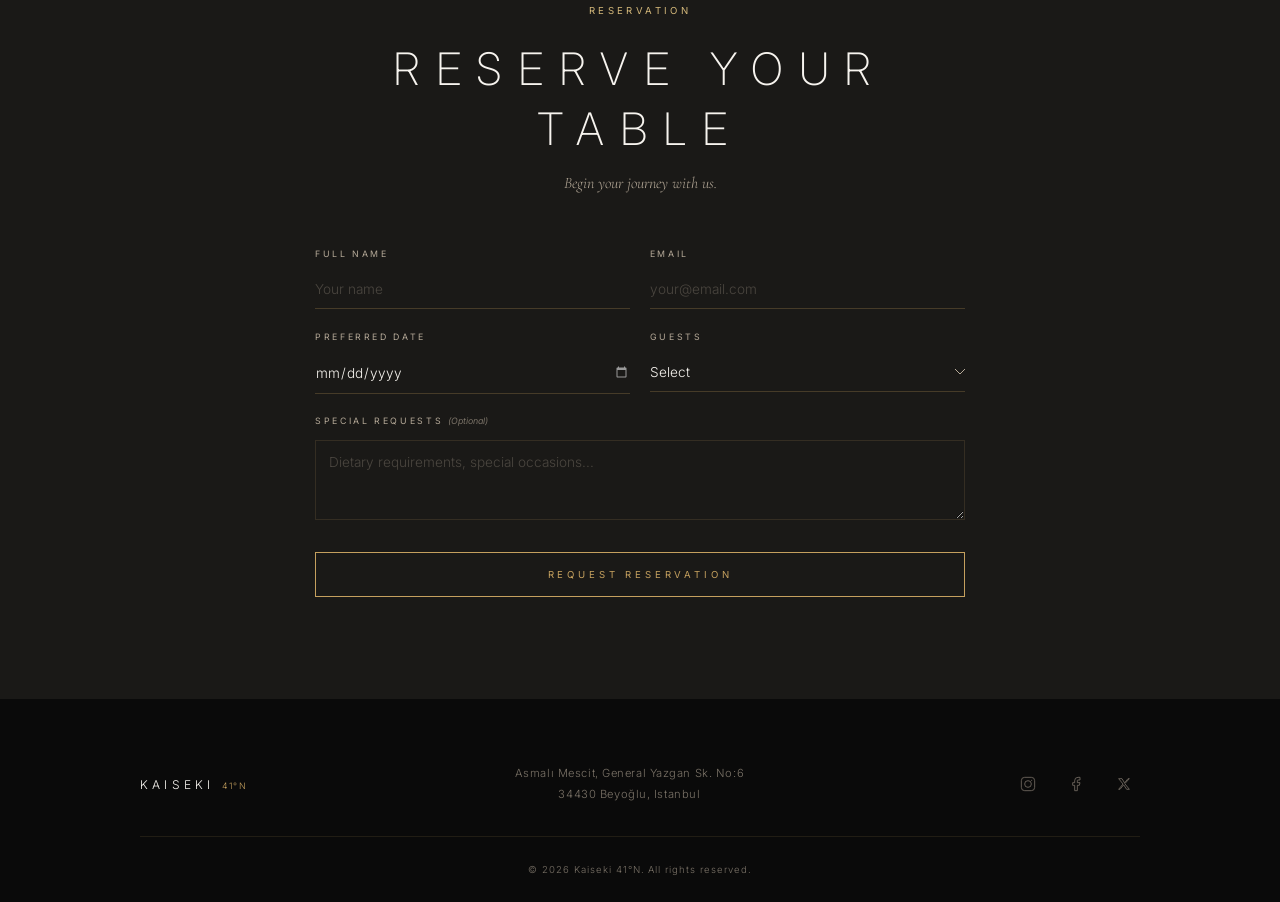
==== commit ae67b9e3: "Update index.html" ====
--- a/index.html
+++ b/index.html
@@ -97,7 +97,7 @@
 
     <!-- ═══ FULL-BLEED IMAGE BAND ═══ -->
     <div class="image-band">
-        <img src="images/gallery-1.png" alt="Seasonal kaiseki sashimi course" loading="lazy">
+        <img src="images/wanmono.jpg" alt="Seasonal kaiseki sashimi course" loading="lazy">
     </div>
 
     <!-- ═══ STORY ═══ -->
@@ -409,4 +409,4 @@
     <script src="script.js"></script>
 </body>
 
-</html>+</html>
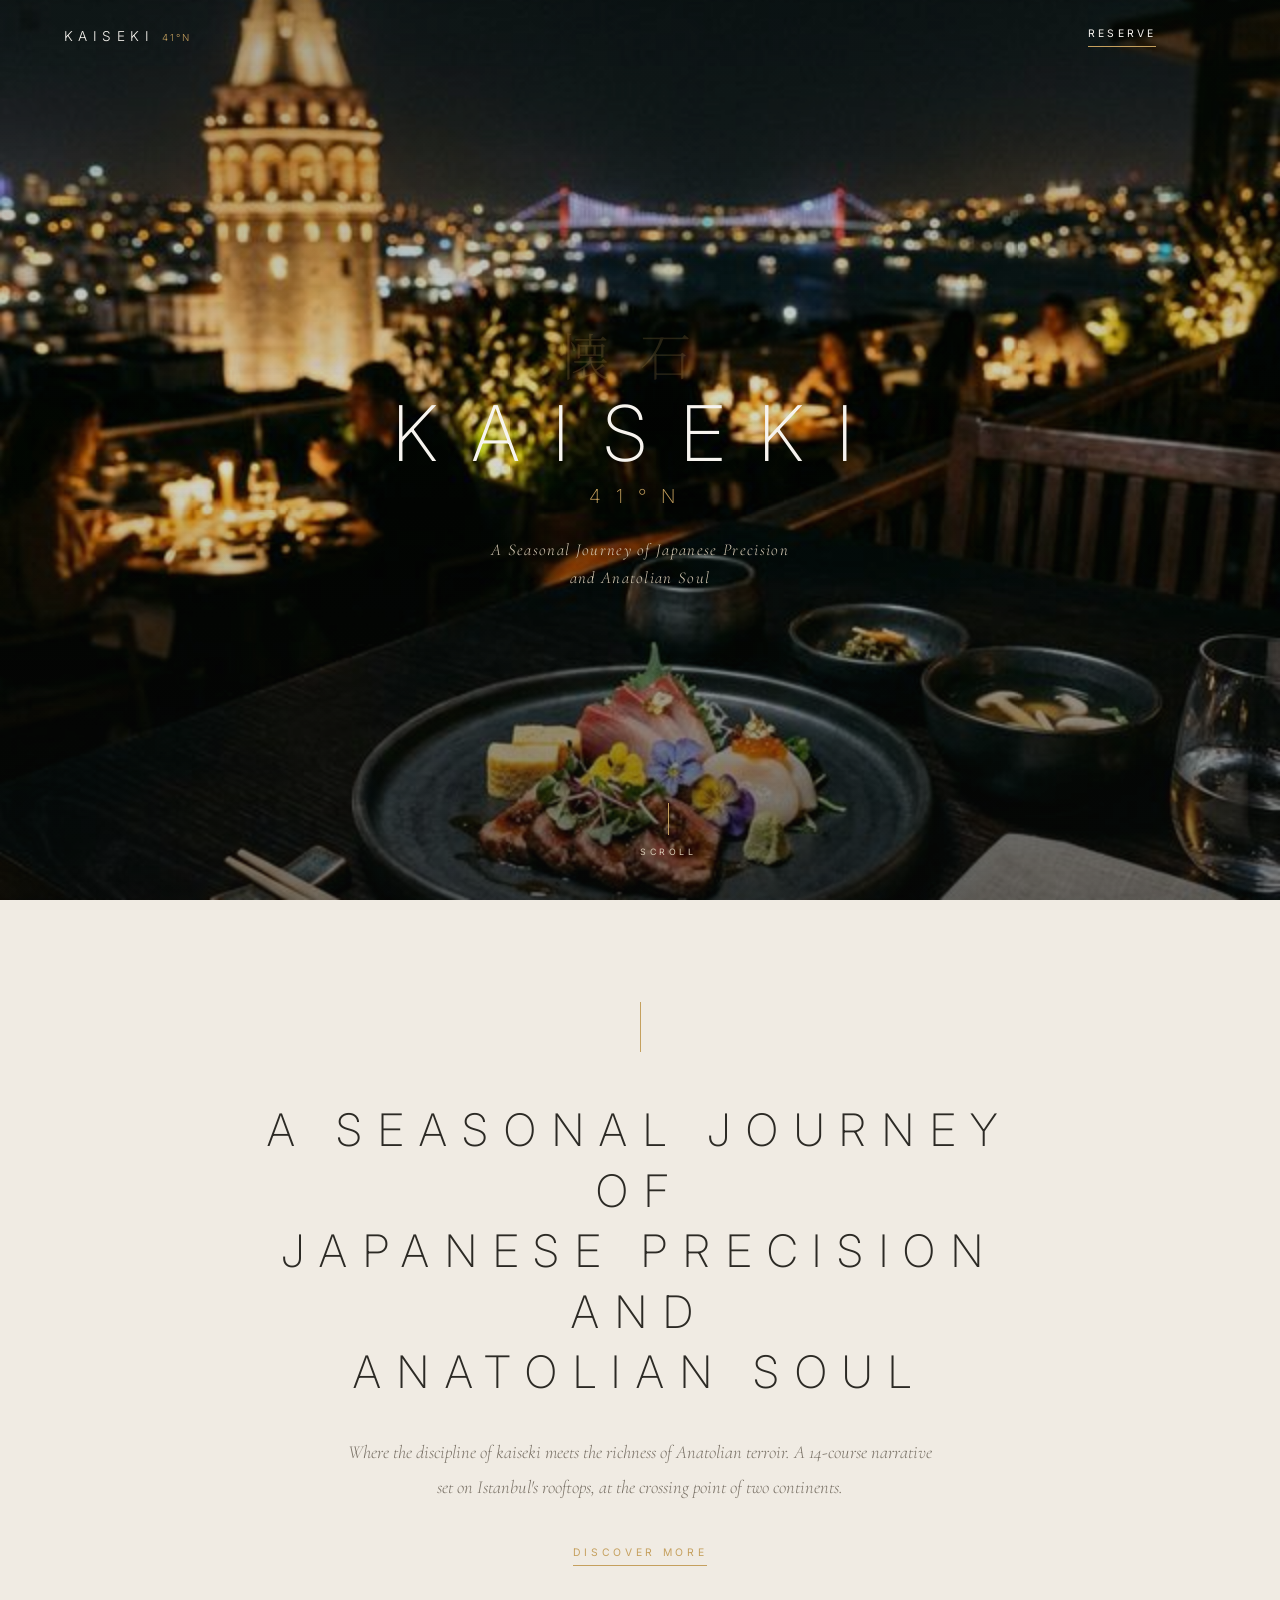
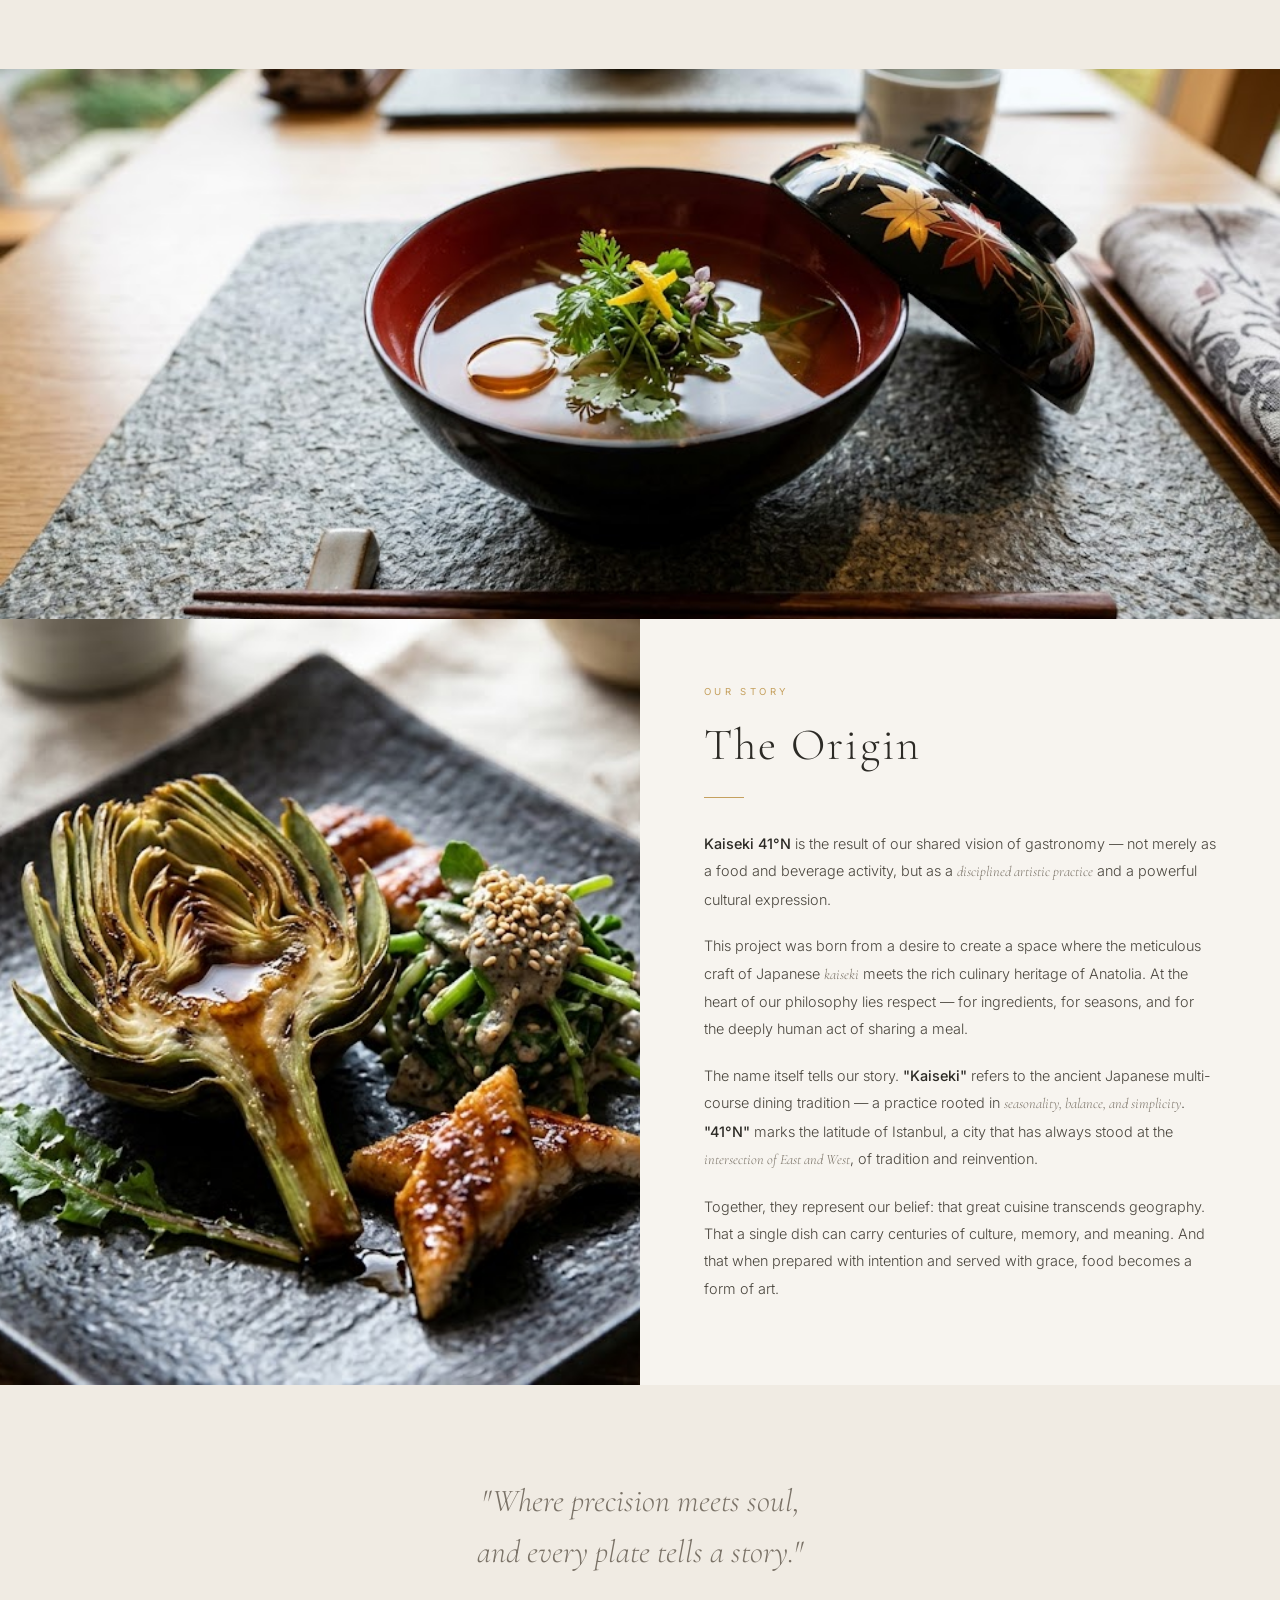
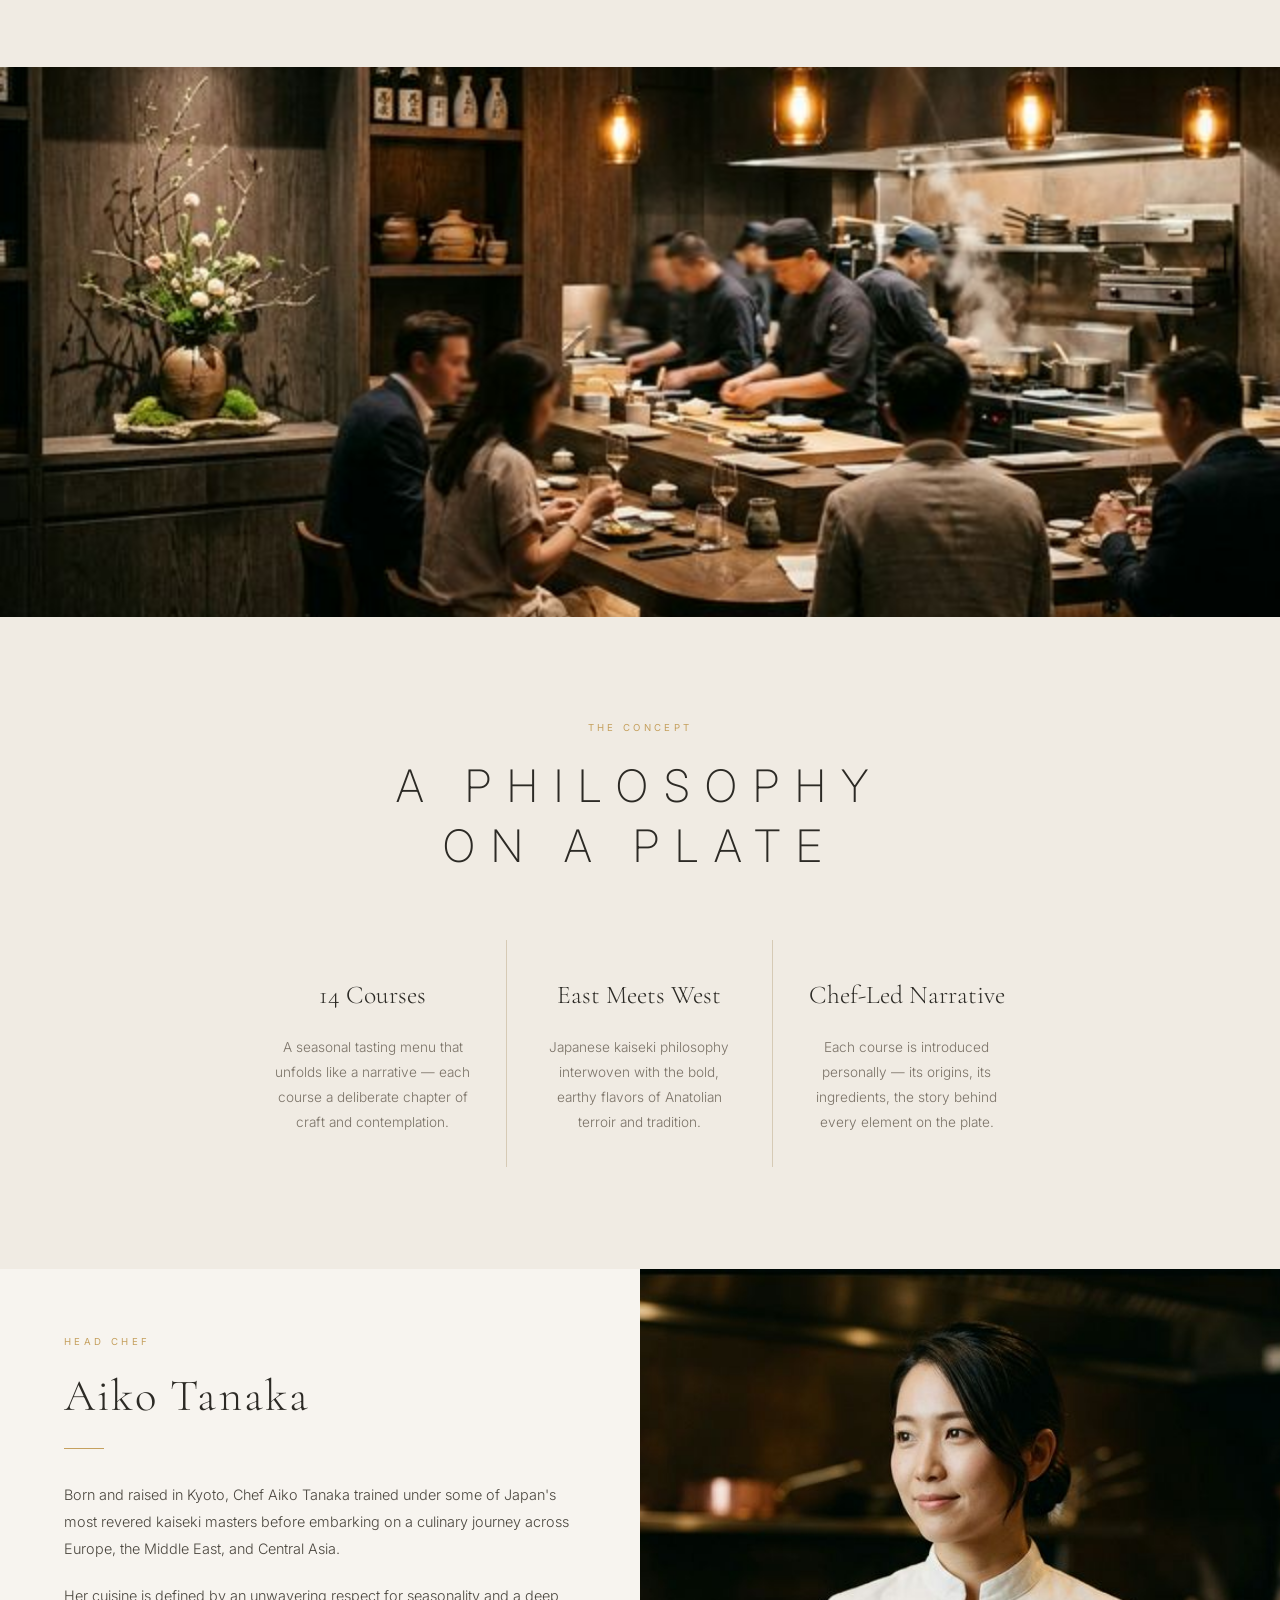
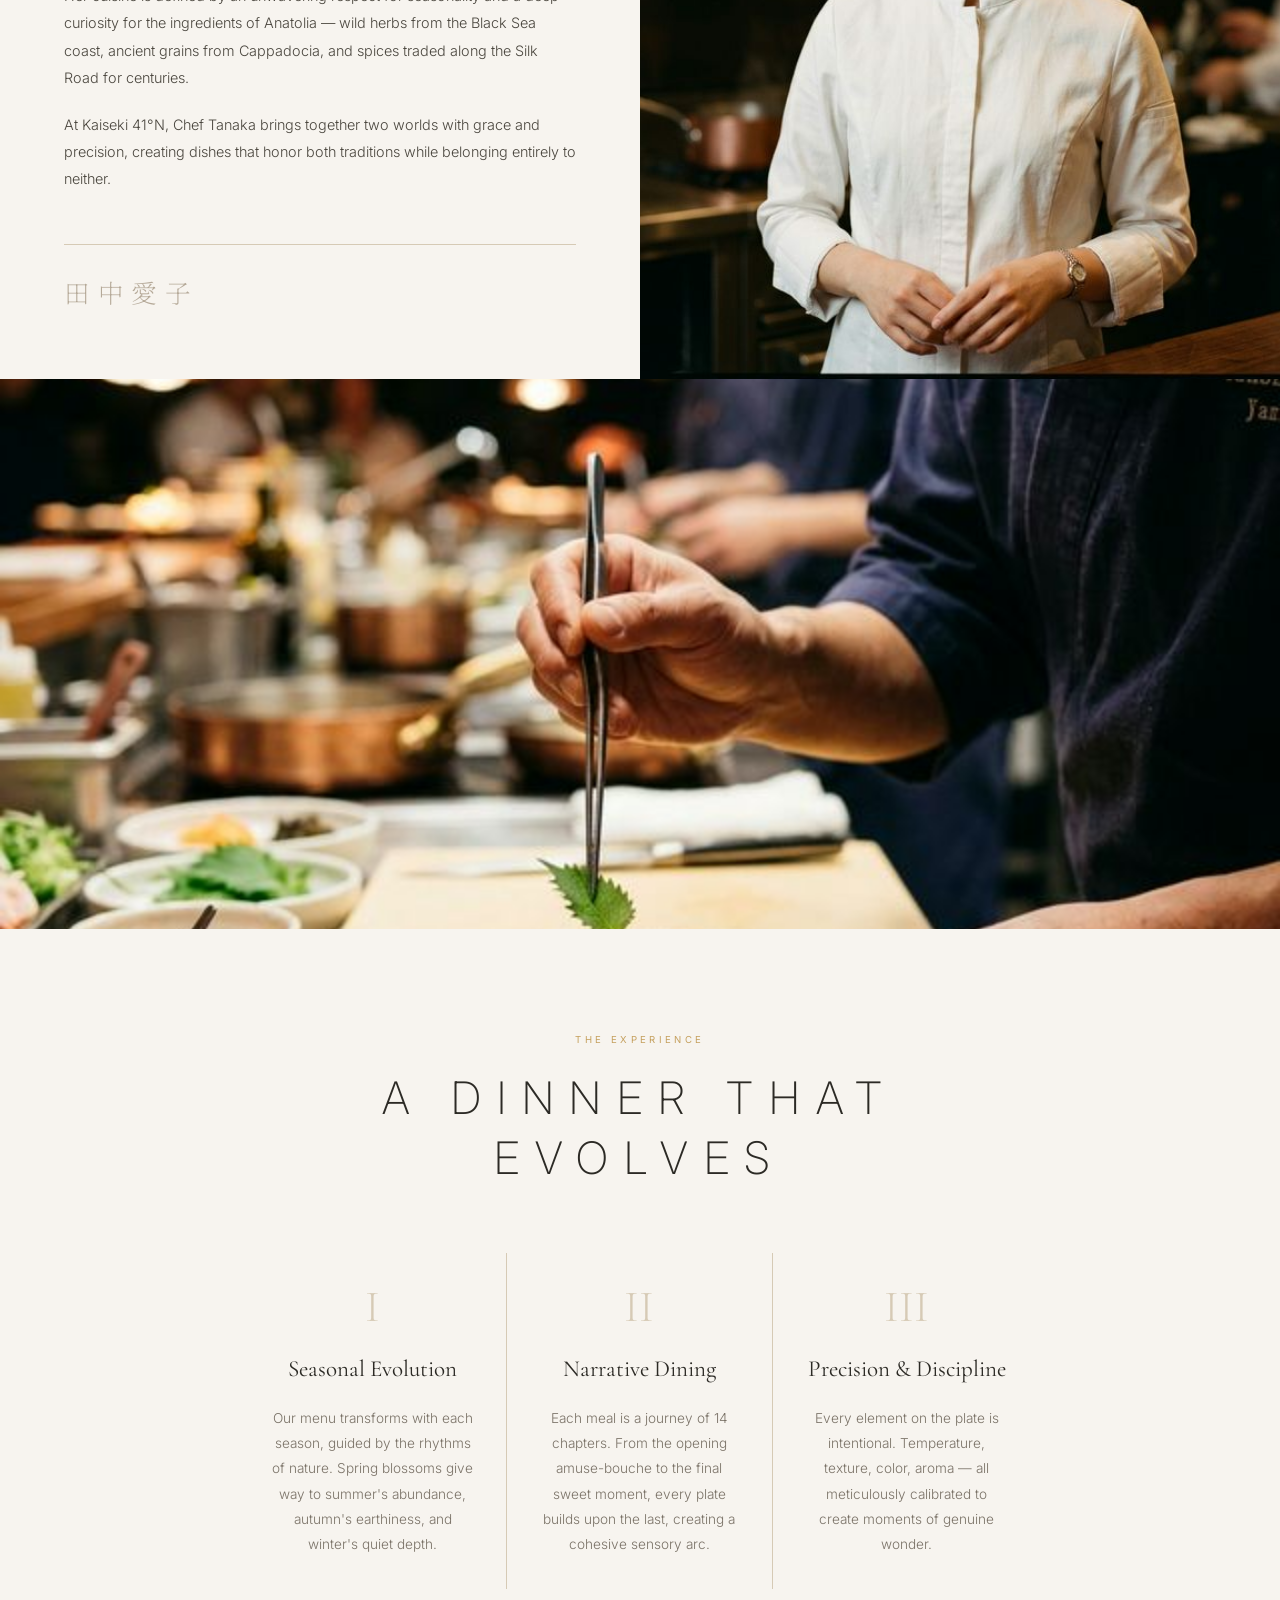
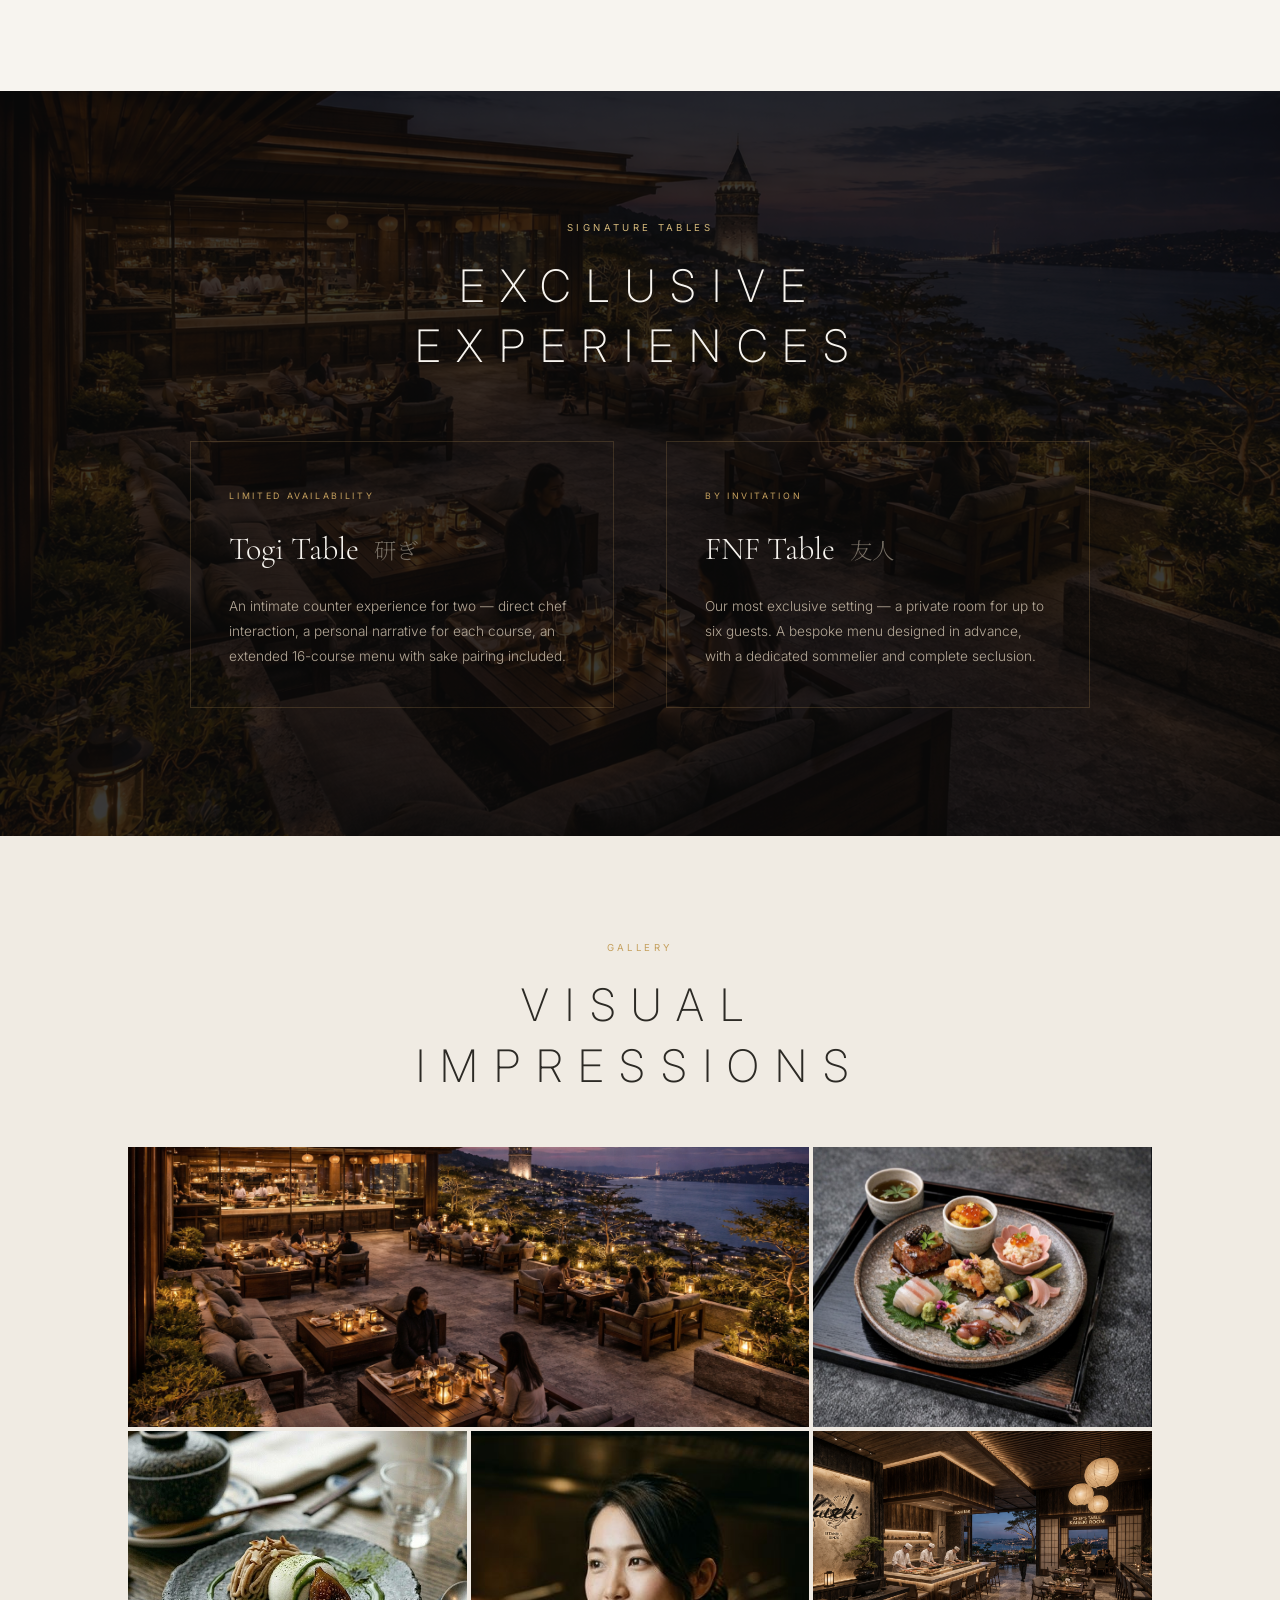
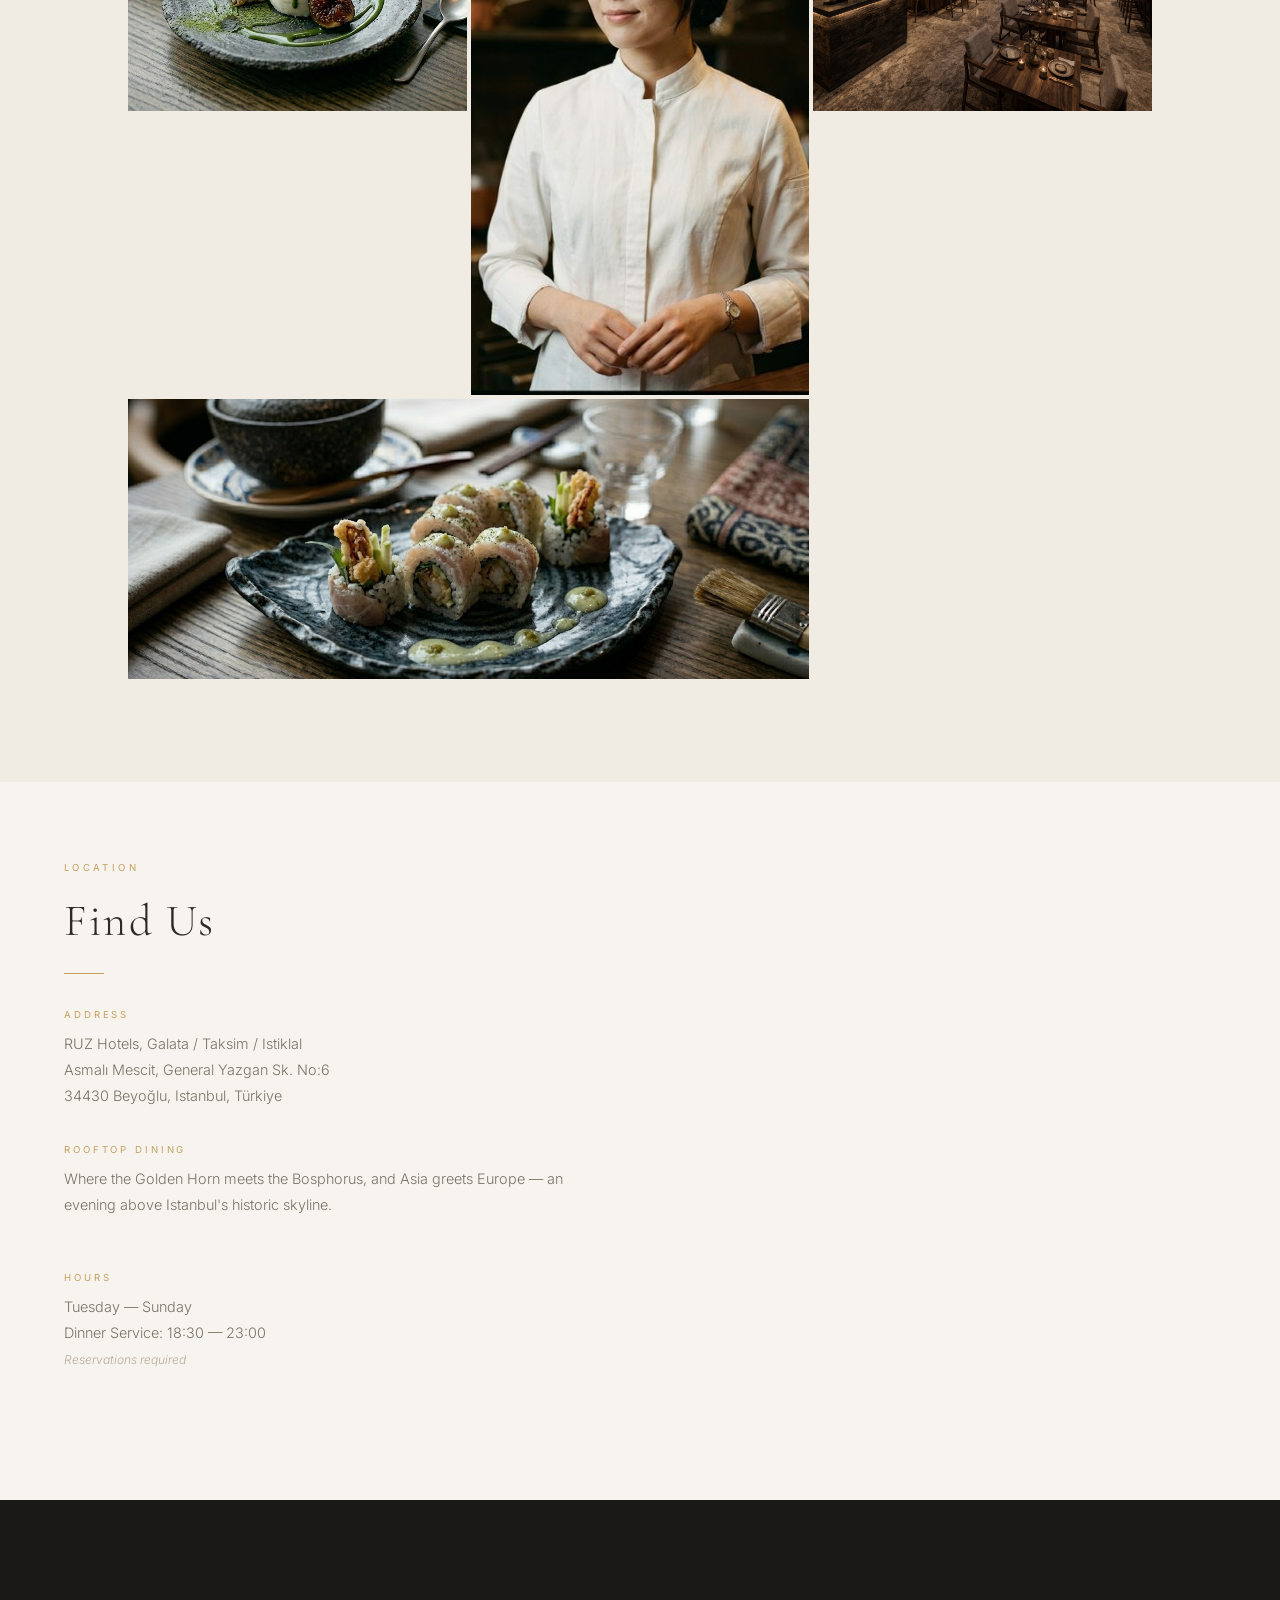
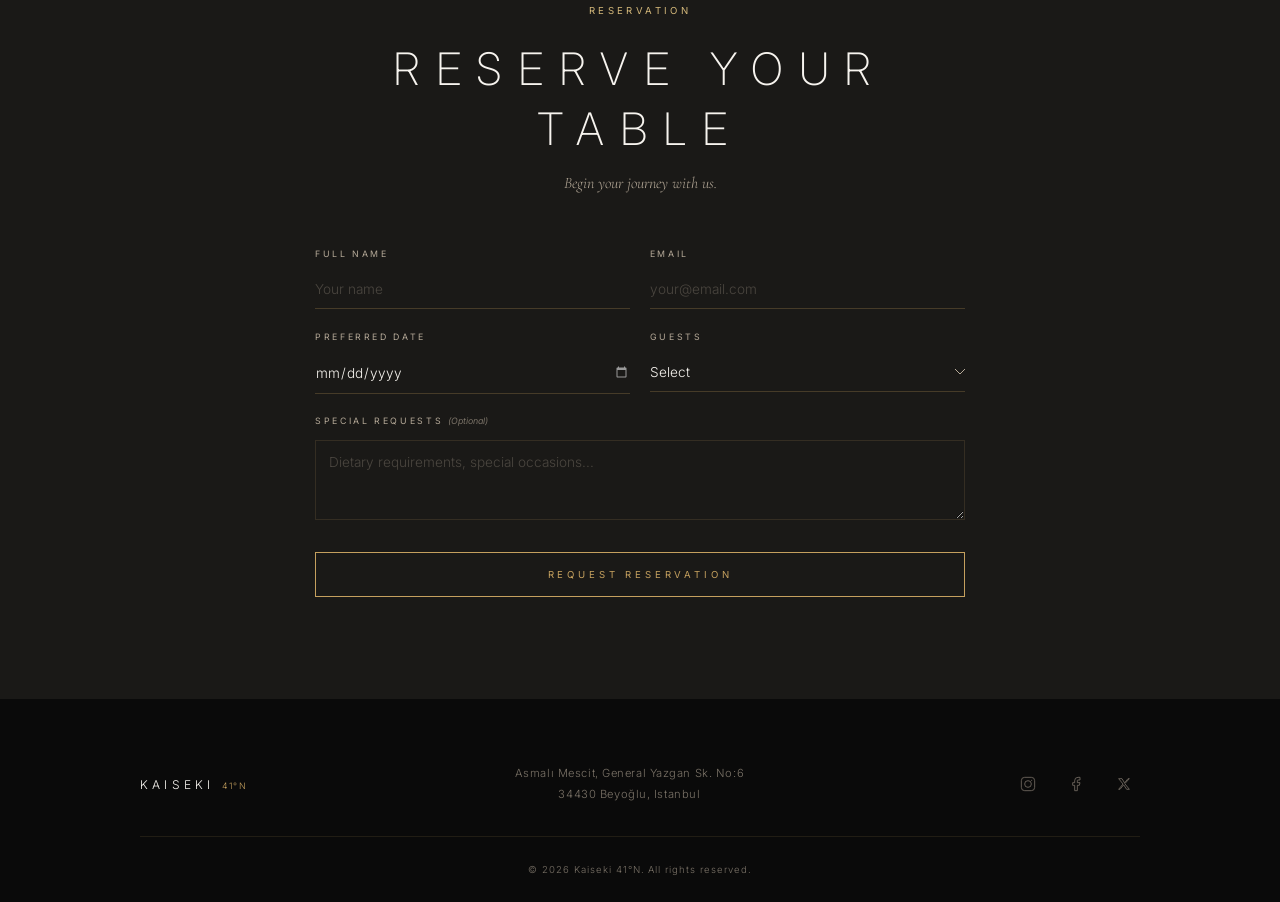
==== commit 4219fec2: "Update index.html" ====
--- a/index.html
+++ b/index.html
@@ -97,13 +97,13 @@
 
     <!-- ═══ FULL-BLEED IMAGE BAND ═══ -->
     <div class="image-band">
-        <img src="images/wanmono.jpg" alt="Seasonal kaiseki sashimi course" loading="lazy">
+        <img src="images/wanmono.jpg" alt="Seasonal Clear Dashi – Anchovy Essence course" loading="lazy">
     </div>
 
     <!-- ═══ STORY ═══ -->
     <section id="story" class="split-section">
         <div class="split-image">
-            <img src="images/gallery-2.png" alt="First course — dashi broth" loading="lazy">
+            <img src="images/hassun.jpg" alt="First course — Hassun" loading="lazy">
         </div>
         <div class="split-text">
             <span class="section-tag">OUR STORY</span>
@@ -269,7 +269,7 @@
                 <img src="images/gallery-1.png" alt="Seasonal sashimi course" loading="lazy">
             </div>
             <div class="gallery-cell reveal" id="gallery-item-3">
-                <img src="images/gallery-2.png" alt="Dashi broth appetizer" loading="lazy">
+                <img src="images/“Earth & Season” – Modern Wagashi.jpg" alt="Dashi broth appetizer" loading="lazy">
             </div>
             <div class="gallery-cell gallery-cell--tall reveal" id="gallery-item-4">
                 <img src="images/chef-portrait.png" alt="Chef Tanaka" loading="lazy">
@@ -278,7 +278,7 @@
                 <img src="images/giris.png" alt="Restaurant interior" loading="lazy">
             </div>
             <div class="gallery-cell gallery-cell--wide reveal" id="gallery-item-6">
-                <img src="images/gallery-detail.png" alt="Plating detail" loading="lazy">
+                <img src="images/Signature Roll – “Bosphorus Current”.jpg" alt="Plating detail" loading="lazy">
             </div>
         </div>
     </section>
@@ -294,7 +294,7 @@
                 <address>
                     RUZ Hotels, Galata / Taksim / Istiklal<br>
                     Asmalı Mescit, General Yazgan Sk. No:6<br>
-                    34430 Beyoğlu, Istanbul, Turkey
+                    34430 Beyoğlu, Istanbul, Türkiye
                 </address>
             </div>
             <div class="location-block">
@@ -304,7 +304,7 @@
             </div>
             <div class="location-block">
                 <h3>Hours</h3>
-                <p>Wednesday — Sunday<br>Dinner Service: 18:30 — 23:00<br><small>Reservations required</small></p>
+                <p>Tuesday — Sunday<br>Dinner Service: 18:30 — 23:00<br><small>Reservations required</small></p>
             </div>
         </div>
         <div class="split-map">
@@ -351,6 +351,7 @@
                             <option value="4">4 Guests</option>
                             <option value="5">5 Guests</option>
                             <option value="6">6 Guests</option>
+                            <option value="6">More than 6 Guests Please Define</option>
                         </select>
                     </div>
                 </div>
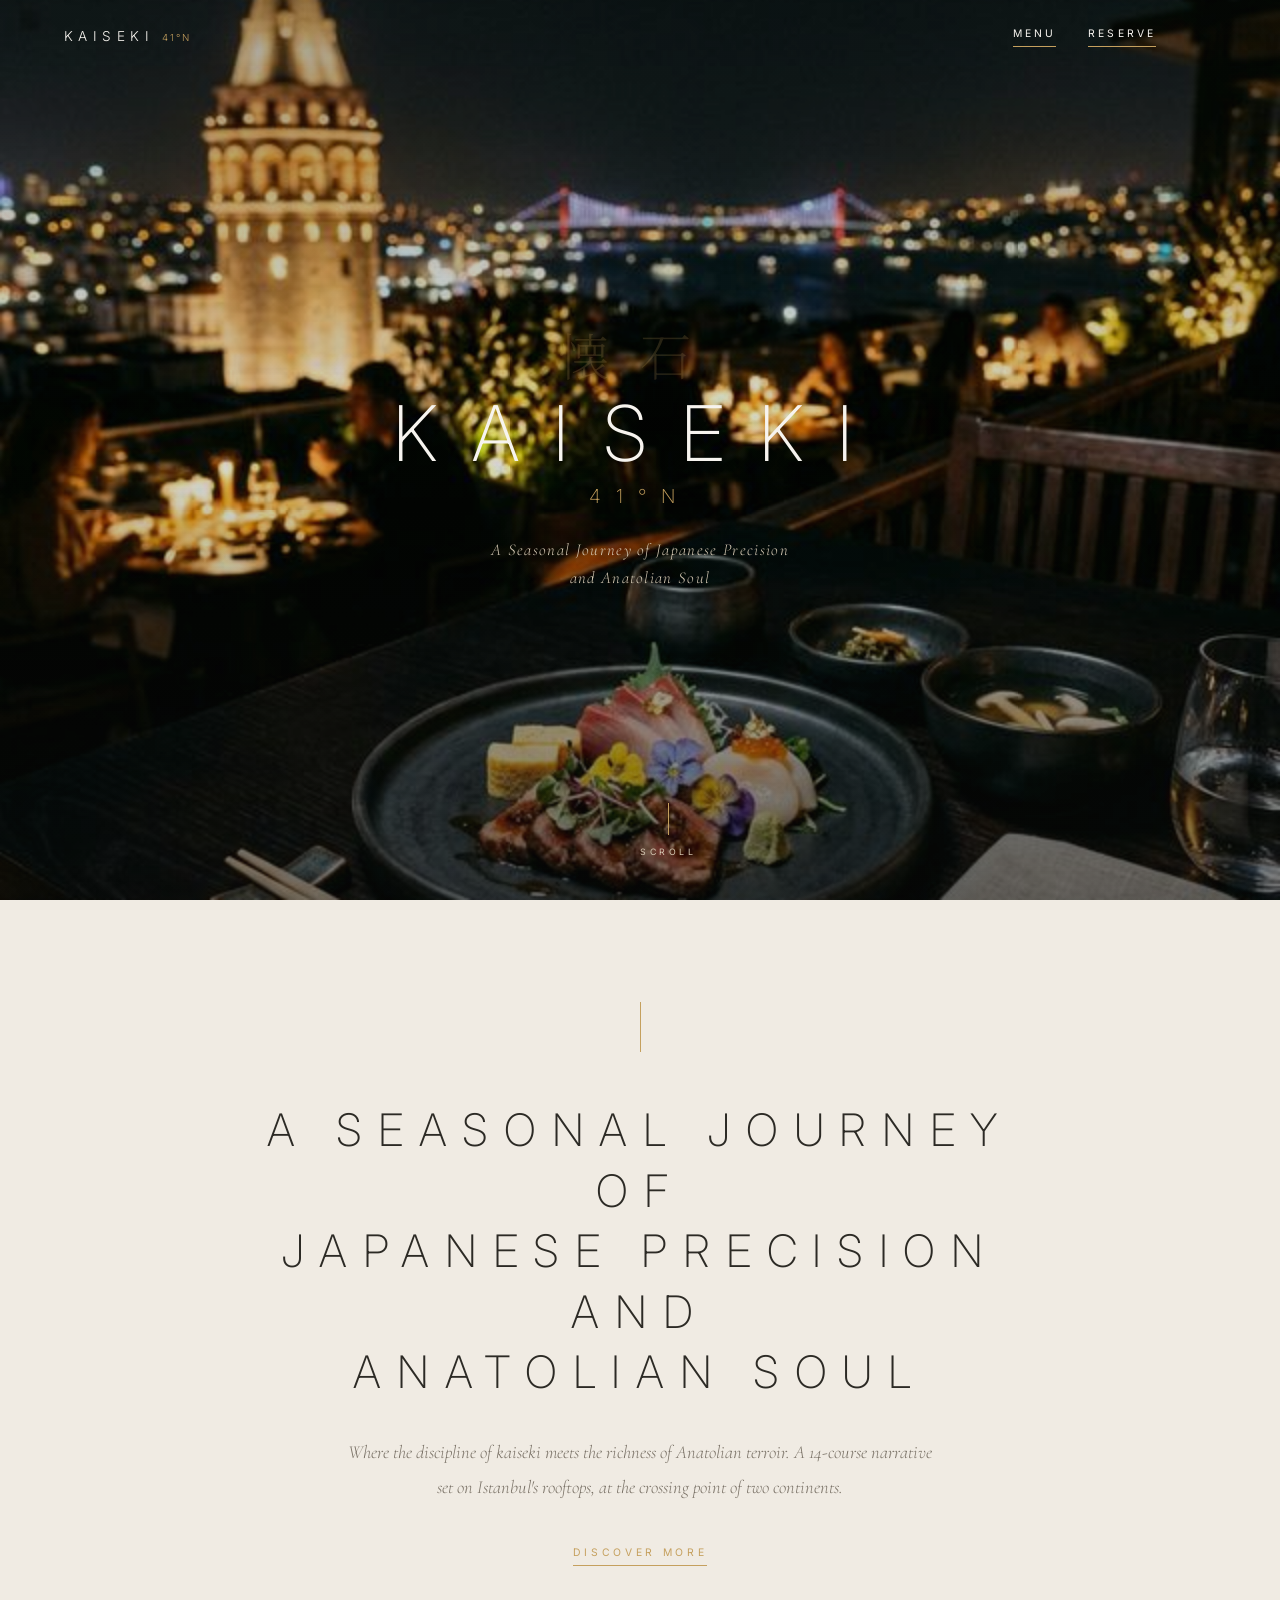
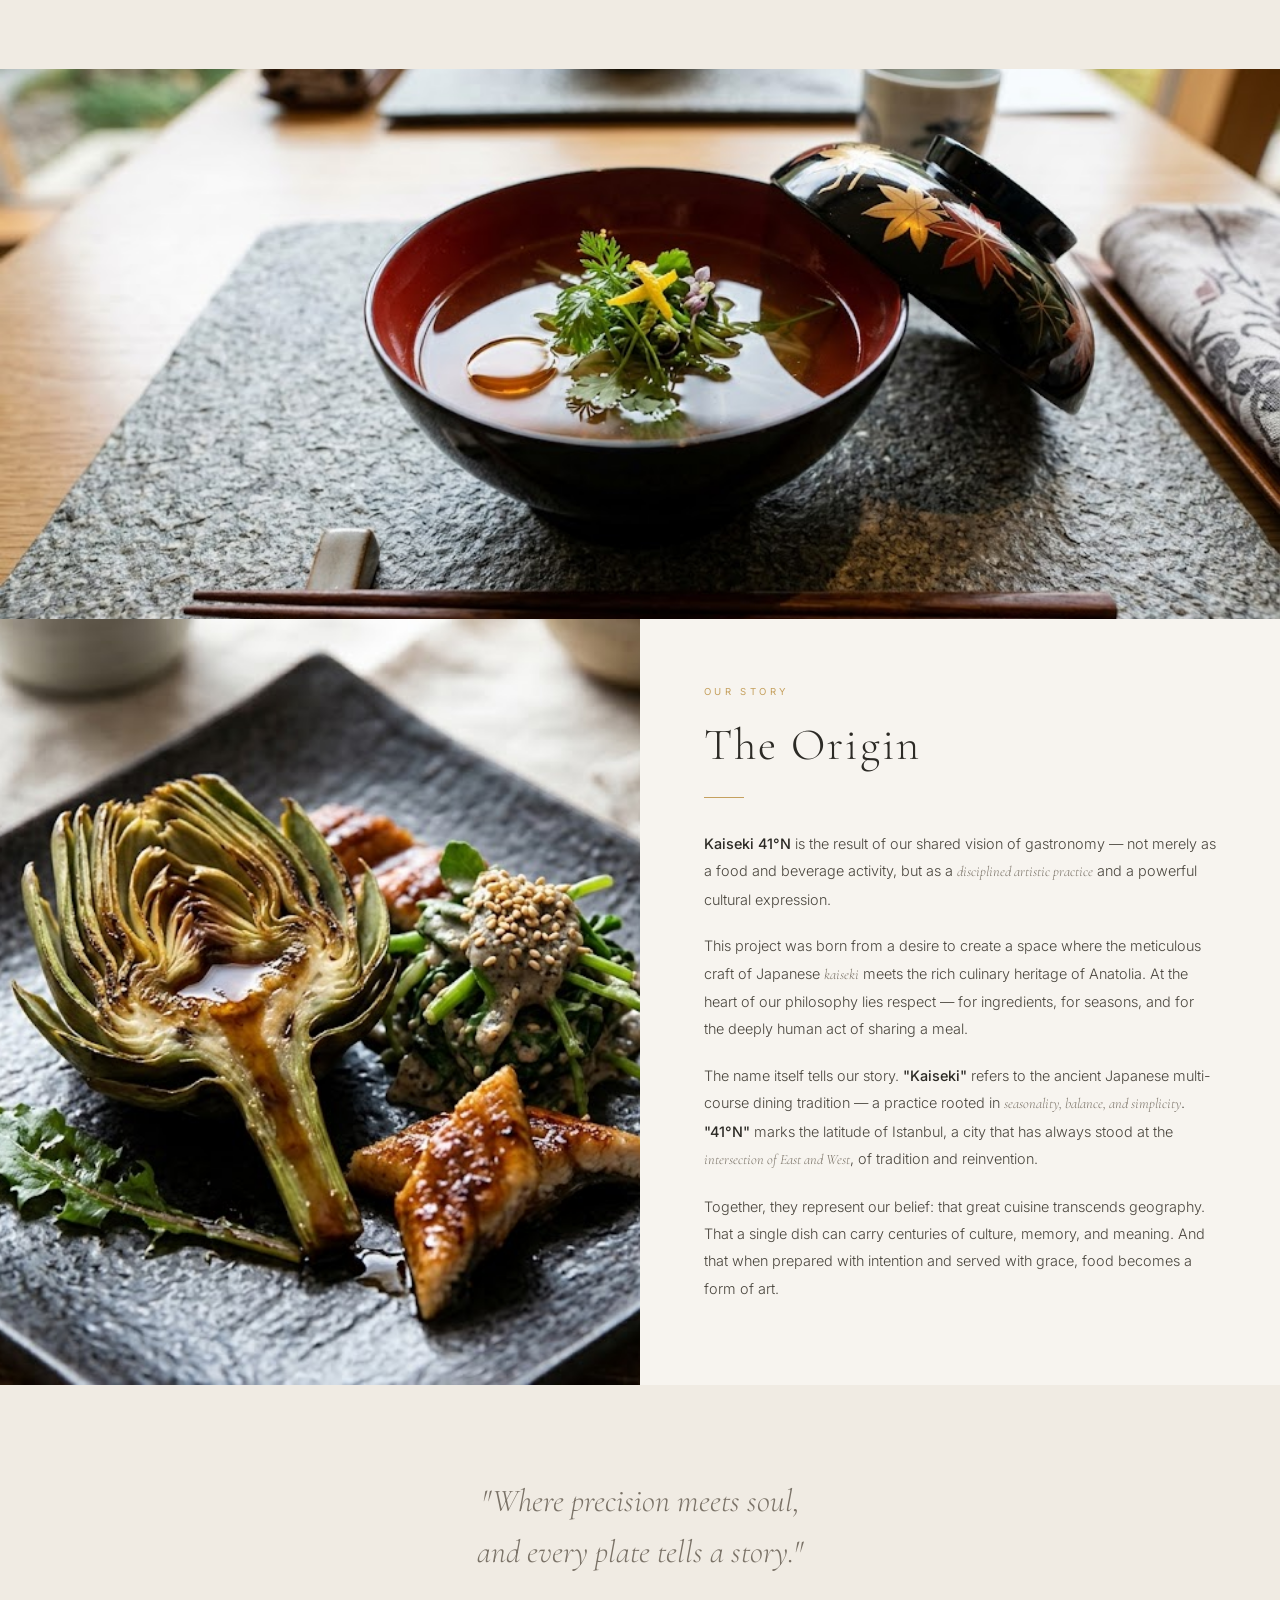
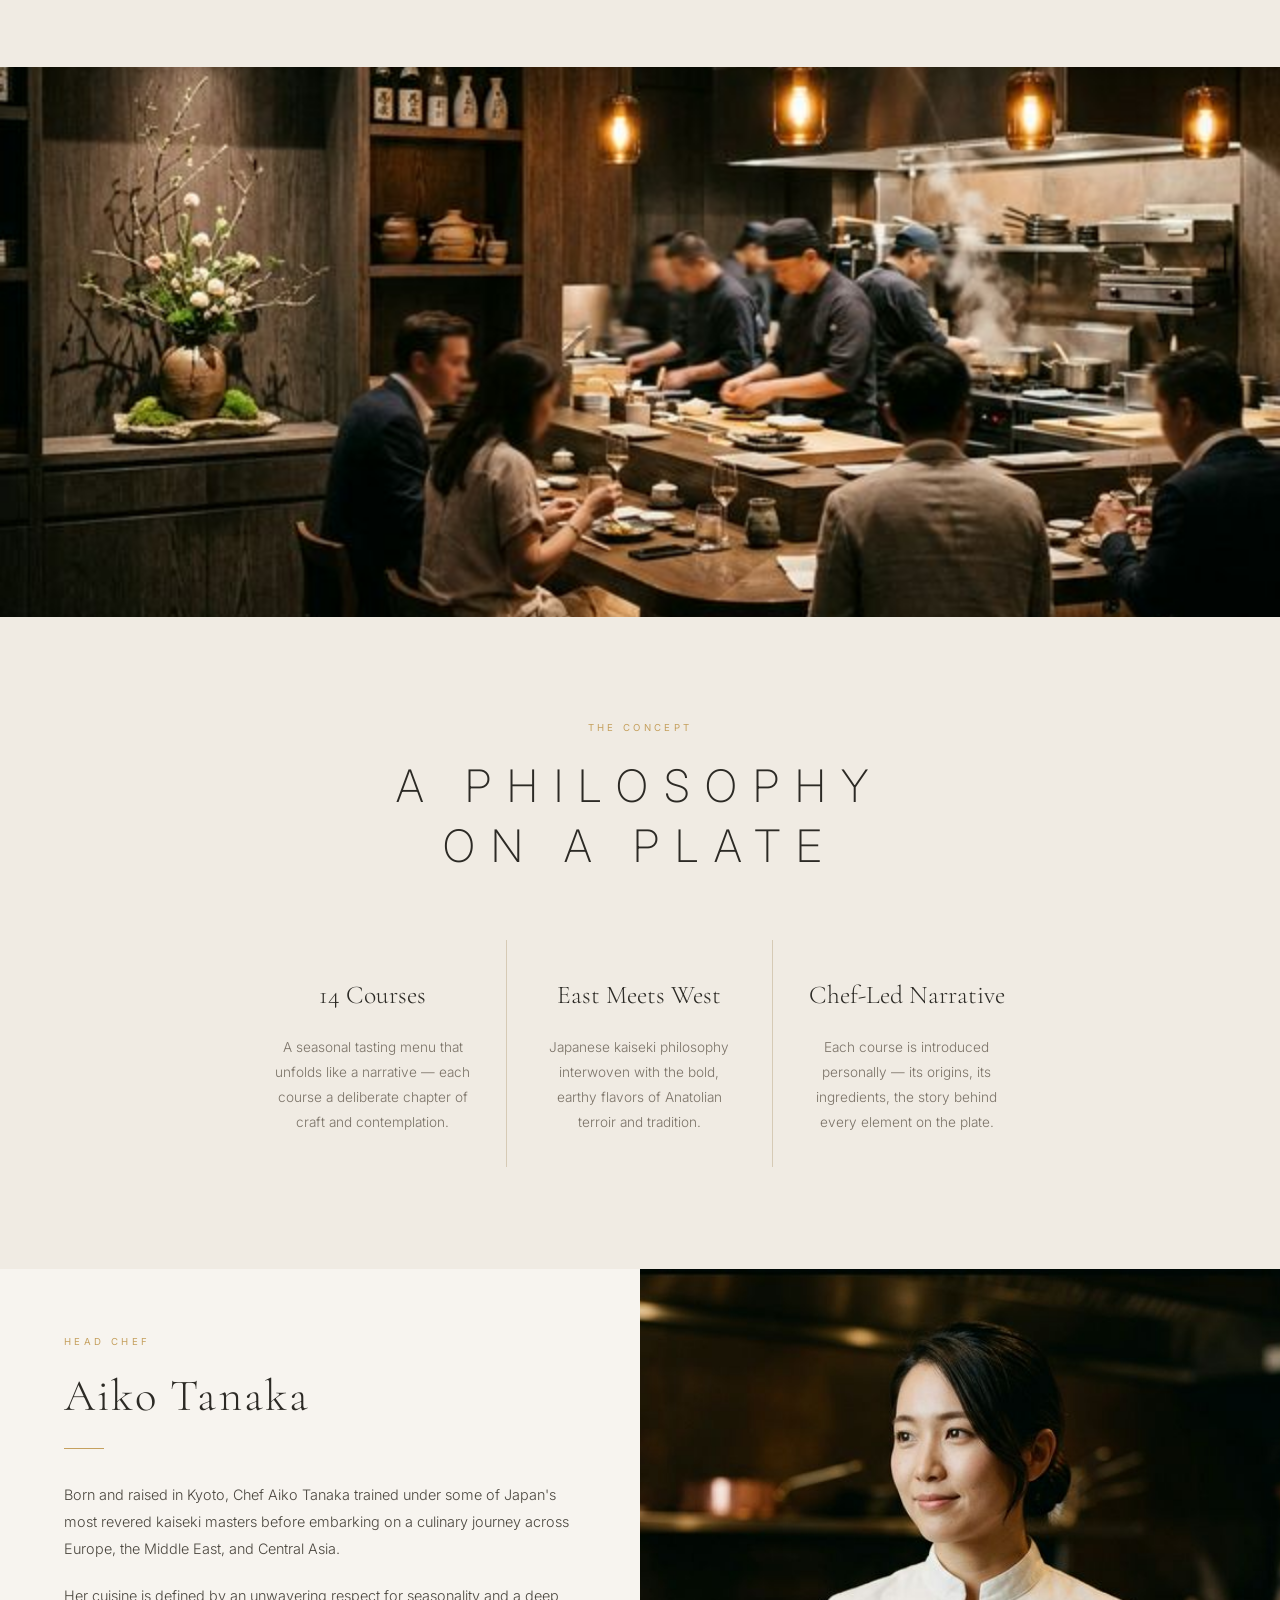
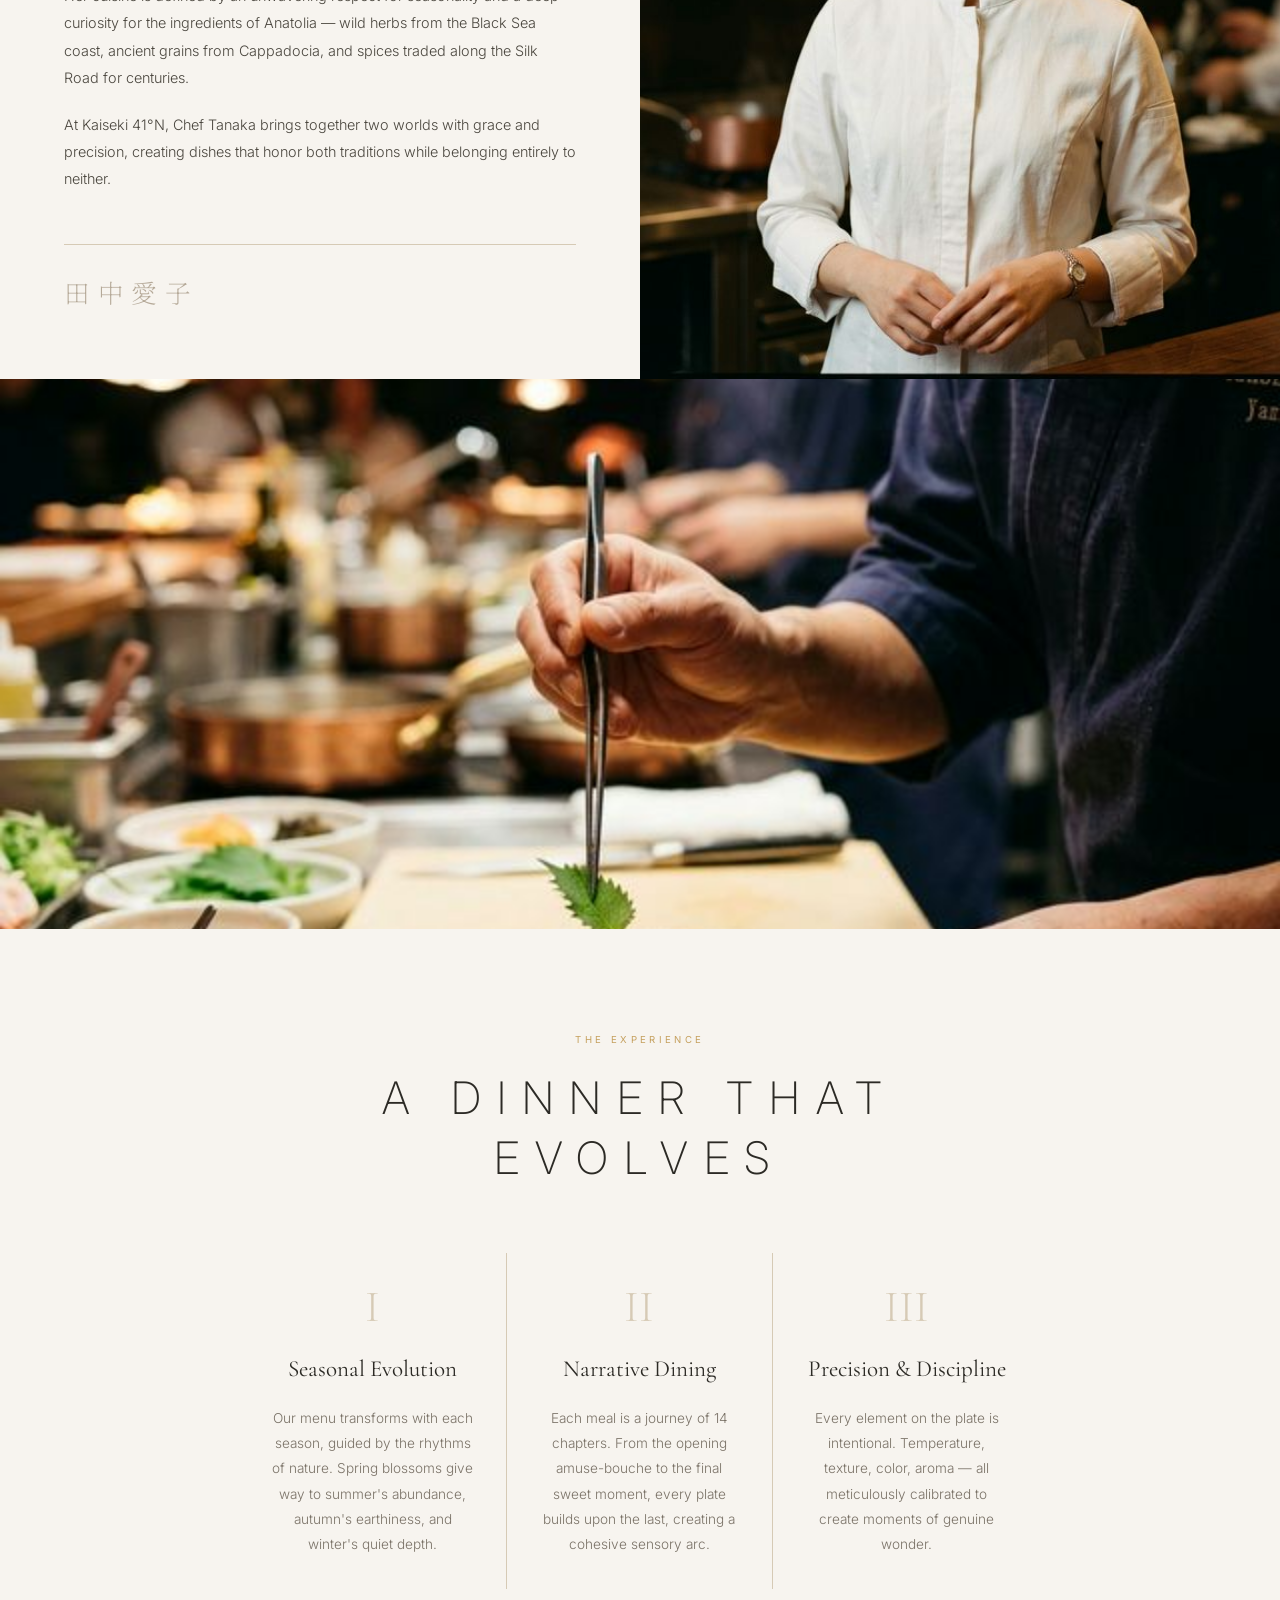
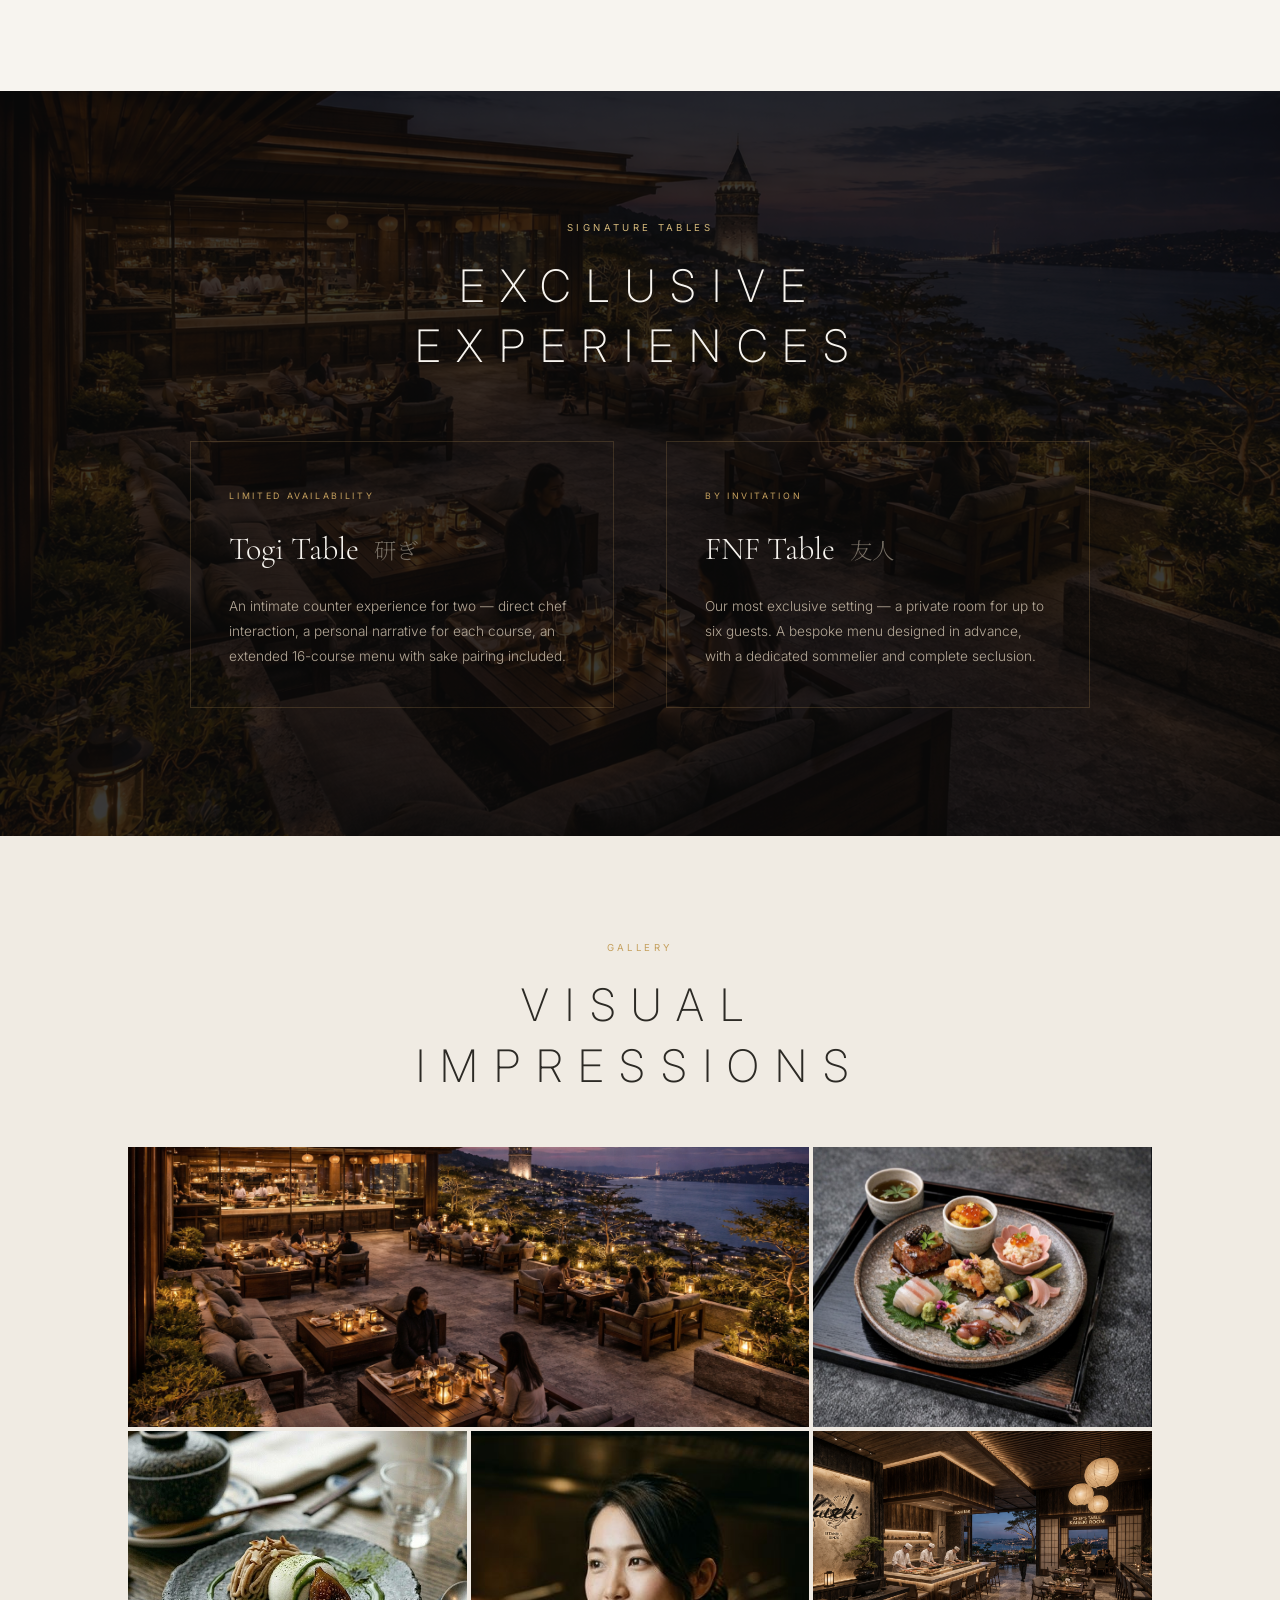
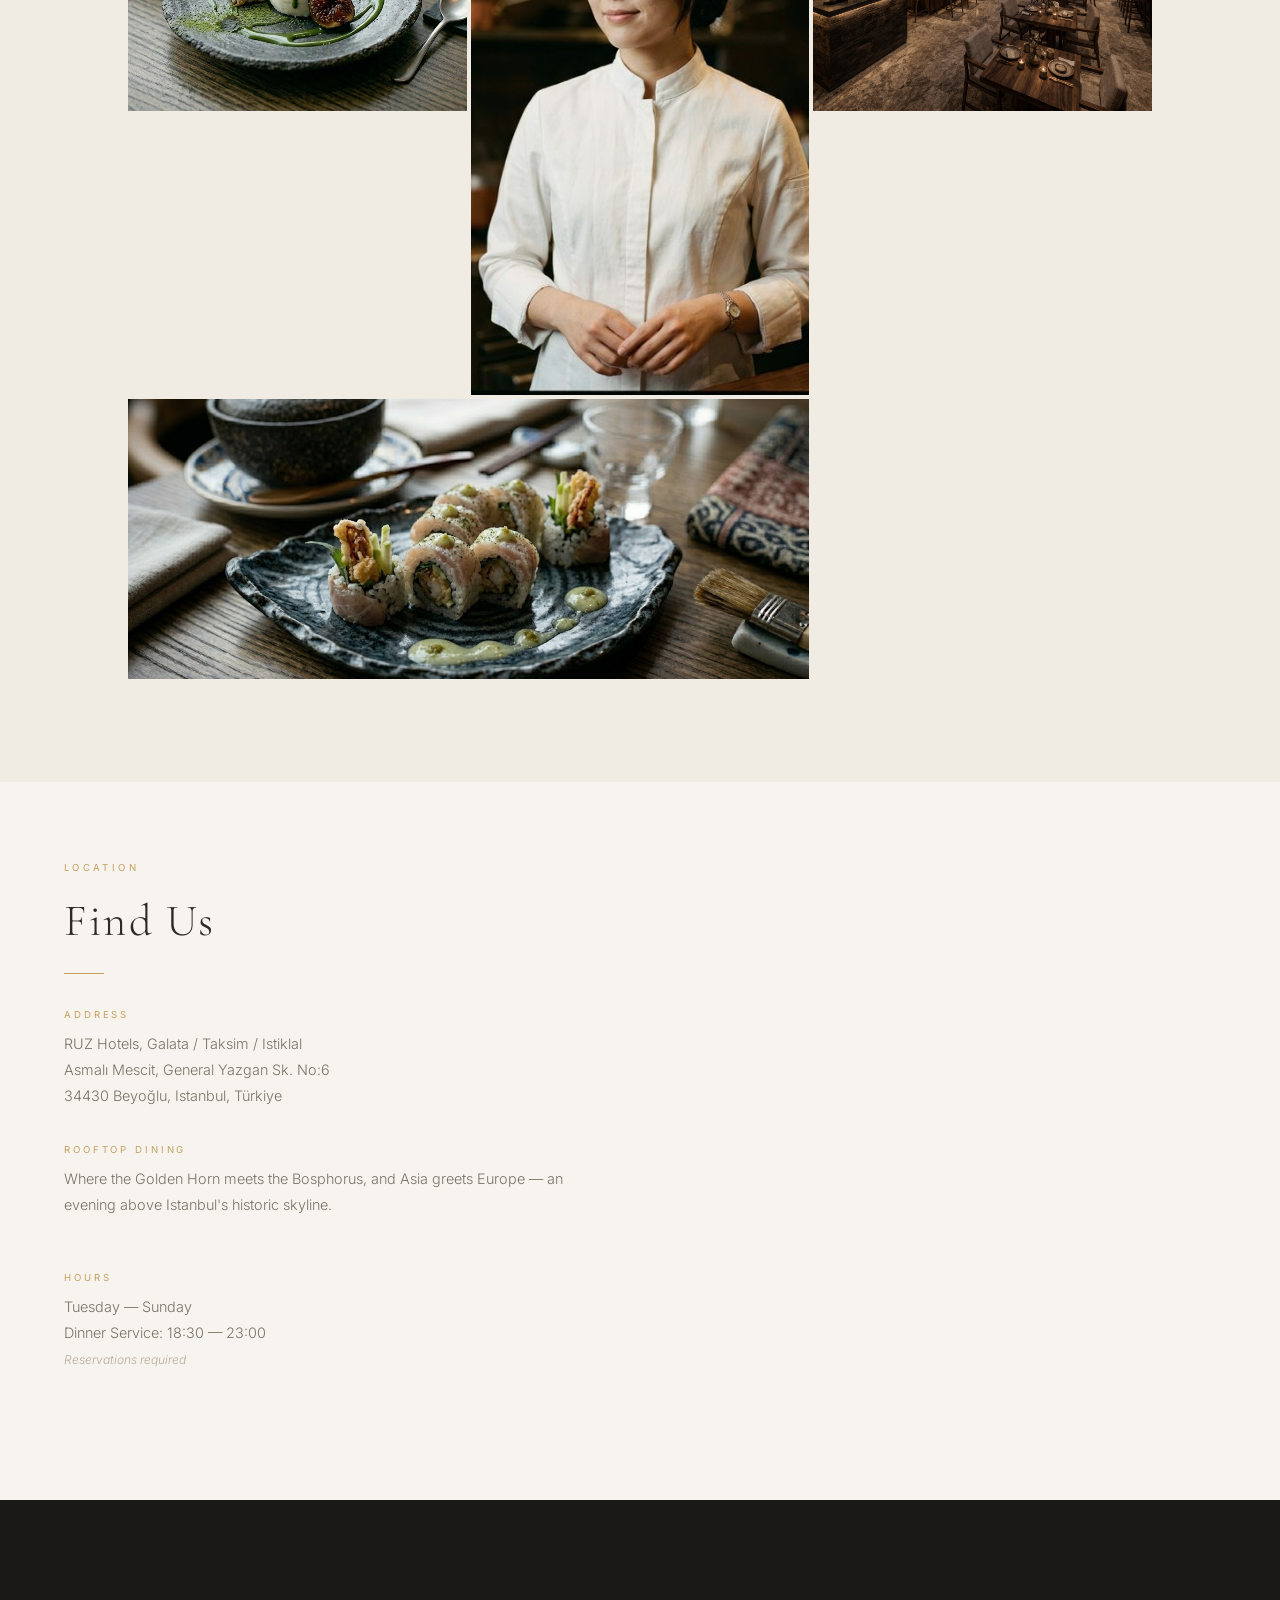
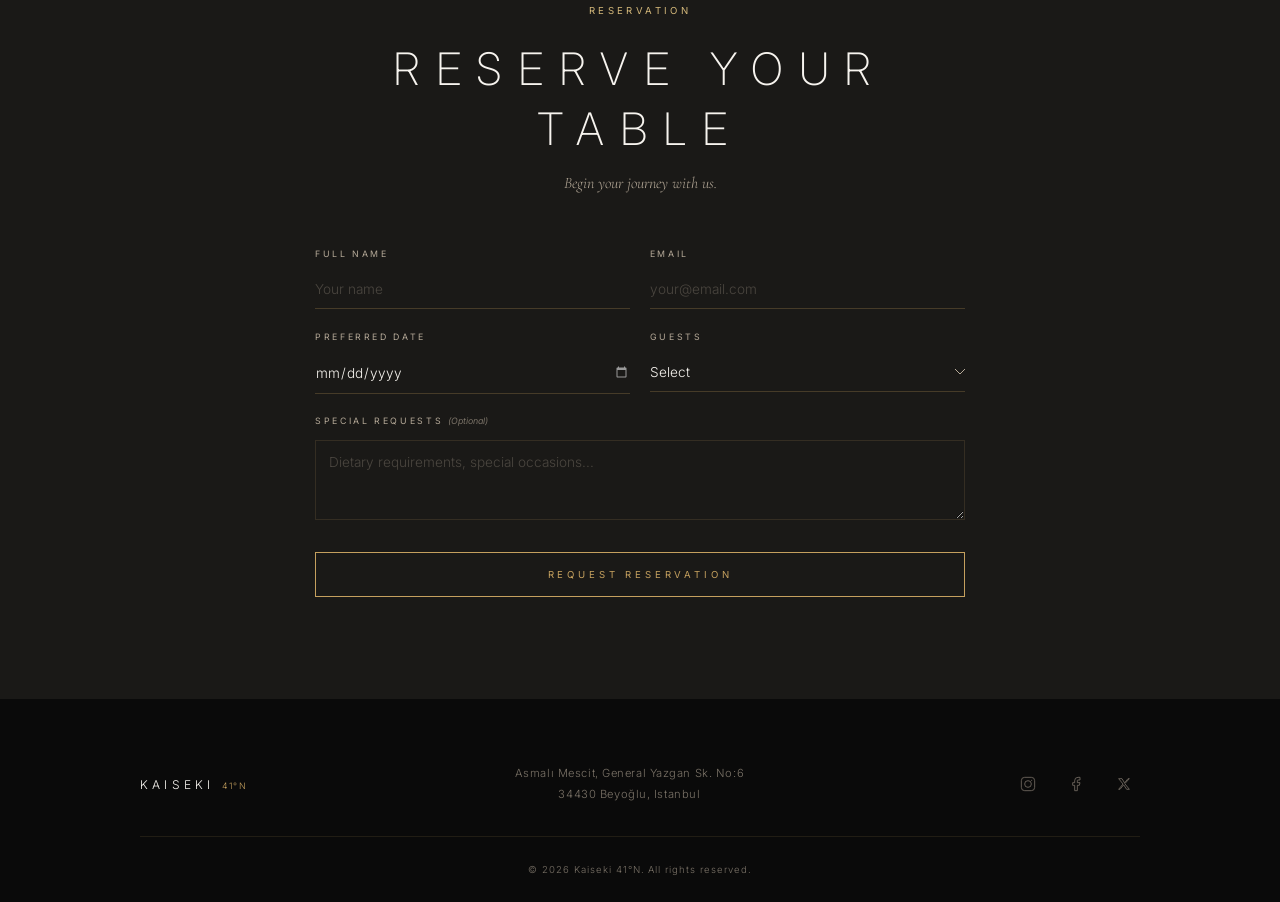
==== commit 3a13be4e: "Add dedicated seasonal menu page" ====
--- a/index.html
+++ b/index.html
@@ -30,7 +30,8 @@
             <span class="nav-logo-sub">41°N</span>
         </a>
         <div class="nav-right">
-            <a href="#reservation" class="nav-reserve" id="nav-reserve">RESERVE</a>
+            <a href="menu.html" class="nav-link" id="nav-menu-link">MENU</a>
+            <a href="#reservation" class="nav-link nav-link--reserve" id="nav-reserve">RESERVE</a>
             <button class="nav-hamburger" id="nav-hamburger" aria-label="Open menu" aria-expanded="false">
                 <span></span>
                 <span></span>
@@ -47,6 +48,7 @@
                 <li><a href="#concept">Concept</a></li>
                 <li><a href="#chef">Head Chef</a></li>
                 <li><a href="#experience">Experience</a></li>
+                <li><a href="menu.html">Menu</a></li>
                 <li><a href="#tables">Signature Tables</a></li>
                 <li><a href="#gallery">Gallery</a></li>
                 <li><a href="#location">Location</a></li>
--- a/styles.css
+++ b/styles.css
@@ -49,6 +49,11 @@
     overflow-x: hidden;
 }
 
+body.menu-page {
+    background: #11100e;
+    color: var(--sand);
+}
+
 img {
     display: block;
     max-width: 100%;
@@ -94,13 +99,48 @@
     color: var(--dark);
 }
 
-.nav.scrolled .nav-reserve {
+.nav.scrolled .nav-link {
     color: var(--dark);
     border-color: var(--dark);
 }
 
 .nav.scrolled .nav-hamburger span {
     background: var(--dark);
+}
+
+.menu-page .nav.scrolled {
+    background: rgba(22, 20, 17, 0.88);
+}
+
+.menu-page .nav.scrolled .nav-logo-main {
+    color: var(--offwhite);
+}
+
+.menu-page .nav.scrolled .nav-logo-sub {
+    color: var(--gold);
+}
+
+.menu-page .nav.scrolled .nav-link {
+    color: var(--offwhite);
+    border-color: rgba(197, 160, 94, 0.55);
+}
+
+.menu-page .nav.scrolled .nav-hamburger span {
+    background: var(--offwhite);
+}
+
+.nav.menu-open .nav-logo-main,
+.nav.menu-open .nav-logo-sub,
+.nav.menu-open .nav-link {
+    color: var(--offwhite);
+}
+
+.nav.menu-open .nav-link {
+    border-color: var(--gold);
+}
+
+.nav.menu-open .nav-hamburger span {
+    background: var(--offwhite);
 }
 
 .nav-logo {
@@ -135,7 +175,7 @@
     z-index: 101;
 }
 
-.nav-reserve {
+.nav-link {
     font-size: 0.65rem;
     font-weight: 400;
     letter-spacing: 0.3em;
@@ -145,7 +185,7 @@
     transition: color 0.4s var(--ease), border-color 0.4s var(--ease);
 }
 
-.nav-reserve:hover {
+.nav-link:hover {
     color: var(--gold);
 }
 
@@ -233,6 +273,7 @@
 .menu-links li:nth-child(7) a { transition-delay: 0.35s; }
 .menu-links li:nth-child(8) a { transition-delay: 0.4s; }
 .menu-links li:nth-child(9) a { transition-delay: 0.45s; }
+.menu-links li:nth-child(10) a { transition-delay: 0.5s; }
 
 .menu-links a:hover {
     color: var(--gold);
@@ -263,6 +304,143 @@
 .hero-media {
     position: absolute;
     inset: 0;
+}
+
+.menu-page-hero {
+    position: relative;
+    min-height: 100vh;
+    display: flex;
+    align-items: flex-end;
+    overflow: hidden;
+    padding: clamp(7rem, 10vw, 9rem) clamp(2rem, 5vw, 4rem) clamp(3.5rem, 6vw, 5rem);
+    background: #151310;
+}
+
+.menu-page-hero__media {
+    position: absolute;
+    inset: 0;
+}
+
+.menu-page-hero__media img {
+    width: 100%;
+    height: 100%;
+    object-fit: cover;
+    animation: heroScale 25s var(--ease) forwards;
+}
+
+.menu-page-hero__overlay {
+    position: absolute;
+    inset: 0;
+    background:
+        linear-gradient(90deg, rgba(10, 10, 10, 0.74) 0%, rgba(10, 10, 10, 0.32) 46%, rgba(10, 10, 10, 0.78) 100%),
+        linear-gradient(180deg, rgba(10, 10, 10, 0.18) 0%, rgba(10, 10, 10, 0.7) 100%);
+}
+
+.menu-page-hero__inner {
+    position: relative;
+    z-index: 1;
+    width: 100%;
+    max-width: 1180px;
+    margin: 0 auto;
+    display: grid;
+    grid-template-columns: minmax(0, 1.15fr) minmax(320px, 0.85fr);
+    gap: clamp(2rem, 5vw, 4rem);
+    align-items: end;
+}
+
+.menu-page-hero__copy {
+    max-width: 760px;
+}
+
+.menu-page-hero__eyebrow {
+    margin-bottom: 1rem;
+    font-size: 0.64rem;
+    font-weight: 400;
+    letter-spacing: 0.34em;
+    text-transform: uppercase;
+    color: var(--gold-light);
+}
+
+.menu-page-hero__title {
+    font-family: var(--ff-display);
+    font-size: clamp(3rem, 6vw, 5.8rem);
+    font-weight: 300;
+    line-height: 0.98;
+    color: var(--offwhite);
+    max-width: 10.5ch;
+}
+
+.menu-page-hero__lede {
+    max-width: 58ch;
+    margin-top: 1.5rem;
+    font-size: 0.95rem;
+    line-height: 1.9;
+    color: rgba(240, 235, 227, 0.78);
+}
+
+.menu-hero-card {
+    padding: clamp(1.5rem, 3vw, 2.25rem);
+    border: 1px solid rgba(197, 160, 94, 0.16);
+    border-radius: 22px;
+    background:
+        linear-gradient(135deg, rgba(255, 255, 255, 0.045), rgba(255, 255, 255, 0) 34%),
+        rgba(18, 17, 14, 0.68);
+    box-shadow: inset 0 1px 0 rgba(255, 255, 255, 0.05);
+    backdrop-filter: blur(14px);
+    -webkit-backdrop-filter: blur(14px);
+}
+
+.menu-hero-card__label {
+    display: block;
+    font-size: 0.58rem;
+    font-weight: 400;
+    letter-spacing: 0.34em;
+    text-transform: uppercase;
+    color: var(--gold);
+}
+
+.menu-hero-card h2 {
+    margin: 0.9rem 0 1rem;
+    font-family: var(--ff-display);
+    font-size: clamp(1.9rem, 3vw, 2.8rem);
+    font-weight: 300;
+    color: var(--offwhite);
+}
+
+.menu-hero-card p {
+    font-size: 0.9rem;
+    line-height: 1.85;
+    color: var(--sand);
+}
+
+.menu-hero-meta {
+    margin-top: 1.5rem;
+    padding-top: 1.4rem;
+    border-top: 1px solid rgba(197, 160, 94, 0.14);
+    display: grid;
+    gap: 0.9rem;
+}
+
+.menu-hero-meta li {
+    display: flex;
+    align-items: baseline;
+    justify-content: space-between;
+    gap: 1rem;
+}
+
+.menu-hero-meta span {
+    font-size: 0.55rem;
+    font-weight: 400;
+    letter-spacing: 0.3em;
+    text-transform: uppercase;
+    color: rgba(214, 202, 181, 0.58);
+}
+
+.menu-hero-meta strong {
+    font-size: 0.8rem;
+    font-weight: 400;
+    color: var(--offwhite);
+    text-align: right;
 }
 
 .hero-media img {
@@ -497,6 +675,29 @@
     margin-right: auto;
 }
 
+.menu-editorial {
+    padding: clamp(4rem, 7vw, 6rem) clamp(2rem, 5vw, 4rem);
+    background: linear-gradient(180deg, #151310 0%, #11100e 100%);
+    border-top: 1px solid rgba(197, 160, 94, 0.1);
+}
+
+.menu-editorial__grid {
+    max-width: 1180px;
+    margin: 0 auto;
+    display: grid;
+    grid-template-columns: minmax(0, 1fr) minmax(320px, 0.85fr);
+    gap: clamp(2rem, 4vw, 4rem);
+    align-items: start;
+}
+
+.menu-editorial__note p {
+    font-family: var(--ff-display);
+    font-size: clamp(1.1rem, 1.6vw, 1.35rem);
+    font-style: italic;
+    line-height: 1.8;
+    color: var(--sand);
+}
+
 
 /* ─── FULL-BLEED IMAGE BAND ────────────────────────────────────── */
 /* Gong / Disfrutar style: edge-to-edge immersive food photography */
@@ -731,6 +932,243 @@
 
 
 /* ─── TABLES SECTION (dark overlay on image) ───────────────────── */
+
+.menu-showcase {
+    background:
+        radial-gradient(circle at 12% 14%, rgba(197, 160, 94, 0.16), transparent 26%),
+        radial-gradient(circle at 88% 18%, rgba(122, 114, 103, 0.12), transparent 30%),
+        radial-gradient(circle at 50% 100%, rgba(214, 202, 181, 0.05), transparent 40%),
+        linear-gradient(135deg, #221e19 0%, #171512 48%, #11100e 100%);
+    padding: clamp(5rem, 8vw, 9rem) clamp(2rem, 5vw, 4rem);
+    scroll-margin-top: 96px;
+}
+
+.menu-showcase__intro {
+    max-width: 780px;
+    margin: 0 auto clamp(3rem, 6vw, 4.5rem);
+    text-align: center;
+}
+
+.menu-showcase__lede {
+    max-width: 620px;
+    margin: 1.5rem auto 0;
+    font-family: var(--ff-display);
+    font-size: clamp(1rem, 1.5vw, 1.15rem);
+    font-style: italic;
+    line-height: 1.8;
+    color: var(--sand);
+}
+
+.menu-course-list {
+    max-width: 1200px;
+    margin: 0 auto;
+    display: grid;
+    gap: 1.5rem;
+}
+
+.menu-course-group {
+    padding-top: 1.5rem;
+    border-top: 1px solid rgba(197, 160, 94, 0.16);
+}
+
+.menu-course-group:first-child {
+    padding-top: 0;
+    border-top: none;
+}
+
+.menu-course-group__title {
+    font-size: 0.72rem;
+    font-weight: 400;
+    letter-spacing: 0.42em;
+    text-transform: uppercase;
+    color: var(--gold-light);
+}
+
+.menu-course {
+    display: grid;
+    grid-template-columns: minmax(230px, 320px) minmax(0, 1fr);
+    gap: clamp(1.75rem, 4vw, 3.25rem);
+    align-items: center;
+    padding: clamp(1.5rem, 3vw, 2.5rem);
+    border: 1px solid rgba(197, 160, 94, 0.12);
+    border-radius: 18px;
+    background:
+        linear-gradient(135deg, rgba(255, 255, 255, 0.028), rgba(255, 255, 255, 0) 32%),
+        linear-gradient(180deg, rgba(28, 26, 23, 0.88), rgba(15, 14, 12, 0.92));
+    box-shadow: inset 0 1px 0 rgba(255, 255, 255, 0.04);
+}
+
+.menu-course__media {
+    width: 100%;
+    overflow: hidden;
+    border-radius: 12px;
+    aspect-ratio: 1 / 0.82;
+    background: rgba(255, 255, 255, 0.03);
+}
+
+.menu-course__media img {
+    width: 100%;
+    height: 100%;
+    object-fit: cover;
+    transition: transform 0.7s var(--ease-smooth), filter 0.4s var(--ease);
+}
+
+.menu-course:hover .menu-course__media img {
+    transform: scale(1.04);
+    filter: saturate(1.05);
+}
+
+.menu-course__content {
+    display: grid;
+    gap: 0.65rem;
+}
+
+.menu-course__number,
+.menu-course__label {
+    font-size: 0.62rem;
+    font-weight: 400;
+    letter-spacing: 0.34em;
+    text-transform: uppercase;
+}
+
+.menu-course__number {
+    color: var(--gold);
+}
+
+.menu-course__label {
+    color: rgba(214, 202, 181, 0.52);
+}
+
+.menu-course__title {
+    font-family: var(--ff-display);
+    font-size: clamp(2rem, 3vw, 3.2rem);
+    font-weight: 300;
+    line-height: 1.1;
+    color: var(--offwhite);
+}
+
+.menu-course__title span {
+    color: var(--sand);
+    font-style: italic;
+}
+
+.menu-course__subtitle {
+    font-size: clamp(0.82rem, 1vw, 0.95rem);
+    font-weight: 400;
+    letter-spacing: 0.22em;
+    text-transform: uppercase;
+    color: var(--gold-light);
+}
+
+.menu-course__ingredients {
+    font-size: 0.95rem;
+    line-height: 1.8;
+    color: rgba(240, 235, 227, 0.6);
+}
+
+.menu-course__detail {
+    font-size: 0.86rem;
+    line-height: 1.75;
+    color: rgba(240, 235, 227, 0.72);
+}
+
+.menu-course__detail span {
+    display: inline-block;
+    min-width: 102px;
+    margin-right: 0.75rem;
+    font-size: 0.56rem;
+    font-weight: 400;
+    letter-spacing: 0.26em;
+    text-transform: uppercase;
+    color: var(--gold);
+}
+
+.menu-course__note {
+    max-width: 46ch;
+    font-family: var(--ff-display);
+    font-size: clamp(1rem, 1.3vw, 1.15rem);
+    font-style: italic;
+    line-height: 1.75;
+    color: var(--sand);
+}
+
+.menu-course__price {
+    margin-top: 0.35rem;
+    font-family: var(--ff-display);
+    font-size: 1.9rem;
+    font-weight: 400;
+    line-height: 1;
+    color: var(--gold);
+}
+
+.reservation-section {
+    scroll-margin-top: 96px;
+}
+
+body.menu-page .menu-reservation-section {
+    background:
+        linear-gradient(180deg, #171512 0%, #10100d 100%);
+}
+
+.menu-reservation-shell {
+    max-width: 1180px;
+    margin: 0 auto;
+    display: grid;
+    grid-template-columns: minmax(0, 0.9fr) minmax(0, 1.1fr);
+    gap: clamp(2rem, 4vw, 4rem);
+    align-items: start;
+}
+
+.menu-reservation-copy {
+    padding-top: 0.75rem;
+}
+
+.menu-reservation-lede {
+    max-width: 38ch;
+    margin-top: 1.1rem;
+    font-family: var(--ff-display);
+    font-size: clamp(1rem, 1.5vw, 1.18rem);
+    font-style: italic;
+    line-height: 1.8;
+    color: var(--sand);
+}
+
+.menu-reservation-facts {
+    margin-top: 2rem;
+    display: grid;
+    gap: 1.2rem;
+}
+
+.menu-reservation-fact {
+    padding-top: 1rem;
+    border-top: 1px solid rgba(197, 160, 94, 0.14);
+}
+
+.menu-reservation-fact span {
+    display: block;
+    font-size: 0.55rem;
+    font-weight: 400;
+    letter-spacing: 0.32em;
+    text-transform: uppercase;
+    color: var(--gold);
+}
+
+.menu-reservation-fact p {
+    margin-top: 0.55rem;
+    font-size: 0.9rem;
+    line-height: 1.85;
+    color: var(--beige);
+}
+
+.menu-reservation-shell .reservation-inner {
+    max-width: none;
+    margin: 0;
+    text-align: left;
+}
+
+.menu-reservation-shell .reservation-sub {
+    margin-bottom: 2rem;
+}
 
 .tables-section {
     position: relative;
@@ -1015,6 +1453,10 @@
     padding: clamp(3rem, 5vw, 4rem) clamp(2rem, 5vw, 4rem) 1.5rem;
 }
 
+.menu-page .footer {
+    background: #0d0c0a;
+}
+
 .footer-inner {
     max-width: 1000px;
     margin: 0 auto;
@@ -1094,6 +1536,27 @@
 
 /* ─── RESPONSIVE ───────────────────────────────────────────────── */
 
+@media (max-width: 980px) {
+    .menu-page-hero {
+        min-height: auto;
+        padding-top: 8rem;
+    }
+
+    .menu-page-hero__inner,
+    .menu-editorial__grid,
+    .menu-reservation-shell {
+        grid-template-columns: 1fr;
+    }
+
+    .menu-page-hero__title {
+        max-width: none;
+    }
+
+    .menu-hero-card {
+        max-width: 560px;
+    }
+}
+
 @media (max-width: 900px) {
     .concept-row,
     .experience-trio {
@@ -1117,6 +1580,14 @@
         grid-template-columns: 1fr;
     }
 
+    .menu-course {
+        grid-template-columns: 1fr;
+    }
+
+    .menu-course__media {
+        max-width: 360px;
+    }
+
     .gallery-grid {
         grid-template-columns: 1fr 1fr;
         grid-auto-rows: 200px;
@@ -1128,6 +1599,47 @@
 }
 
 @media (max-width: 768px) {
+    .nav {
+        padding: 1.15rem 1.25rem;
+    }
+
+    .nav-right {
+        gap: 1rem;
+    }
+
+    .nav-link {
+        font-size: 0.55rem;
+        letter-spacing: 0.28em;
+    }
+
+    .menu-page-hero {
+        padding-left: 1rem;
+        padding-right: 1rem;
+        padding-bottom: 2.5rem;
+    }
+
+    .menu-page-hero__title {
+        font-size: clamp(2.5rem, 12vw, 4.1rem);
+    }
+
+    .menu-page-hero__lede {
+        font-size: 0.9rem;
+    }
+
+    .menu-hero-card {
+        max-width: none;
+        border-radius: 18px;
+    }
+
+    .menu-hero-meta li {
+        flex-direction: column;
+        align-items: flex-start;
+    }
+
+    .menu-hero-meta strong {
+        text-align: left;
+    }
+
     .split-section {
         grid-template-columns: 1fr;
     }
@@ -1143,6 +1655,41 @@
 
     .split-map {
         min-height: 350px;
+    }
+
+    .menu-showcase {
+        padding-left: 1rem;
+        padding-right: 1rem;
+    }
+
+    .menu-editorial {
+        padding-left: 1rem;
+        padding-right: 1rem;
+    }
+
+    .menu-course {
+        gap: 1.25rem;
+        padding: 1rem;
+        border-radius: 14px;
+    }
+
+    .menu-course__media {
+        max-width: none;
+        aspect-ratio: 1 / 0.86;
+    }
+
+    .menu-course__title {
+        font-size: clamp(1.7rem, 8vw, 2.4rem);
+    }
+
+    .menu-course__detail span {
+        display: block;
+        min-width: 0;
+        margin: 0 0 0.2rem;
+    }
+
+    .menu-reservation-facts {
+        gap: 0.9rem;
     }
 
     .res-row {
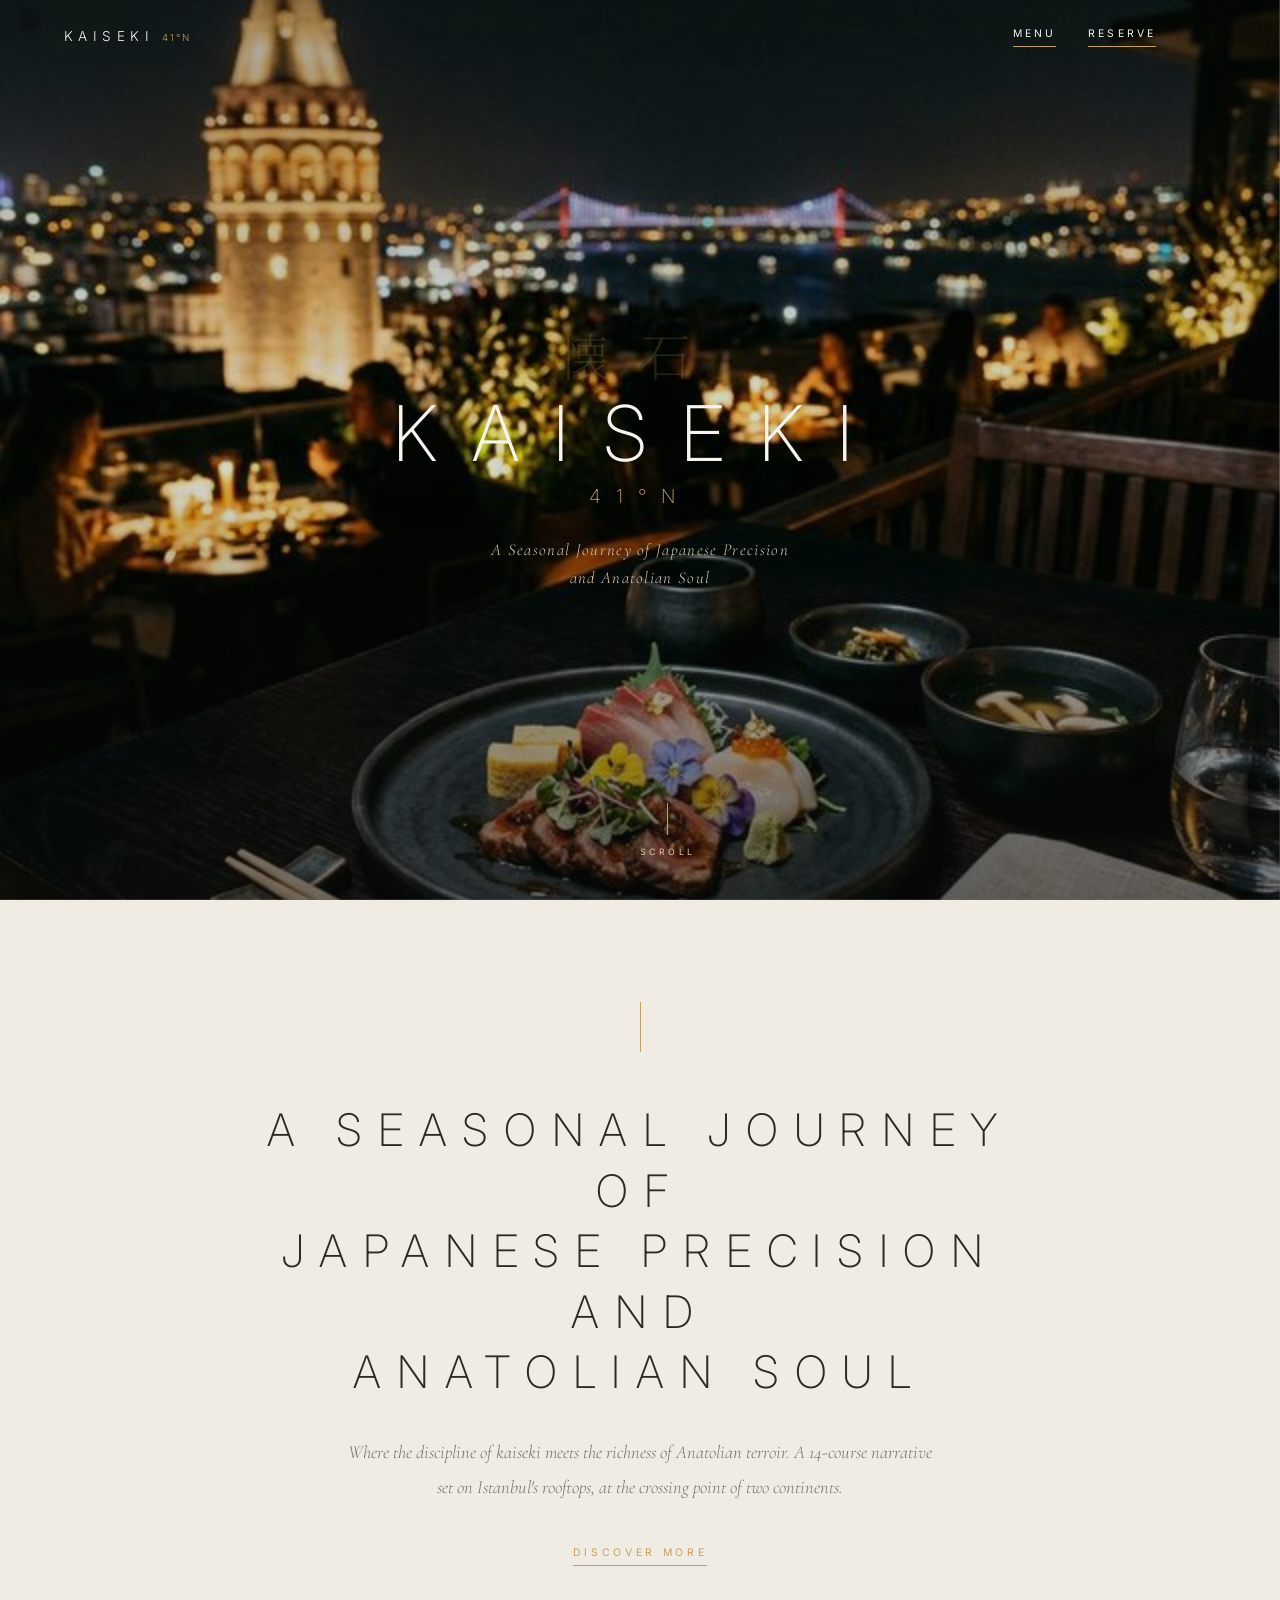
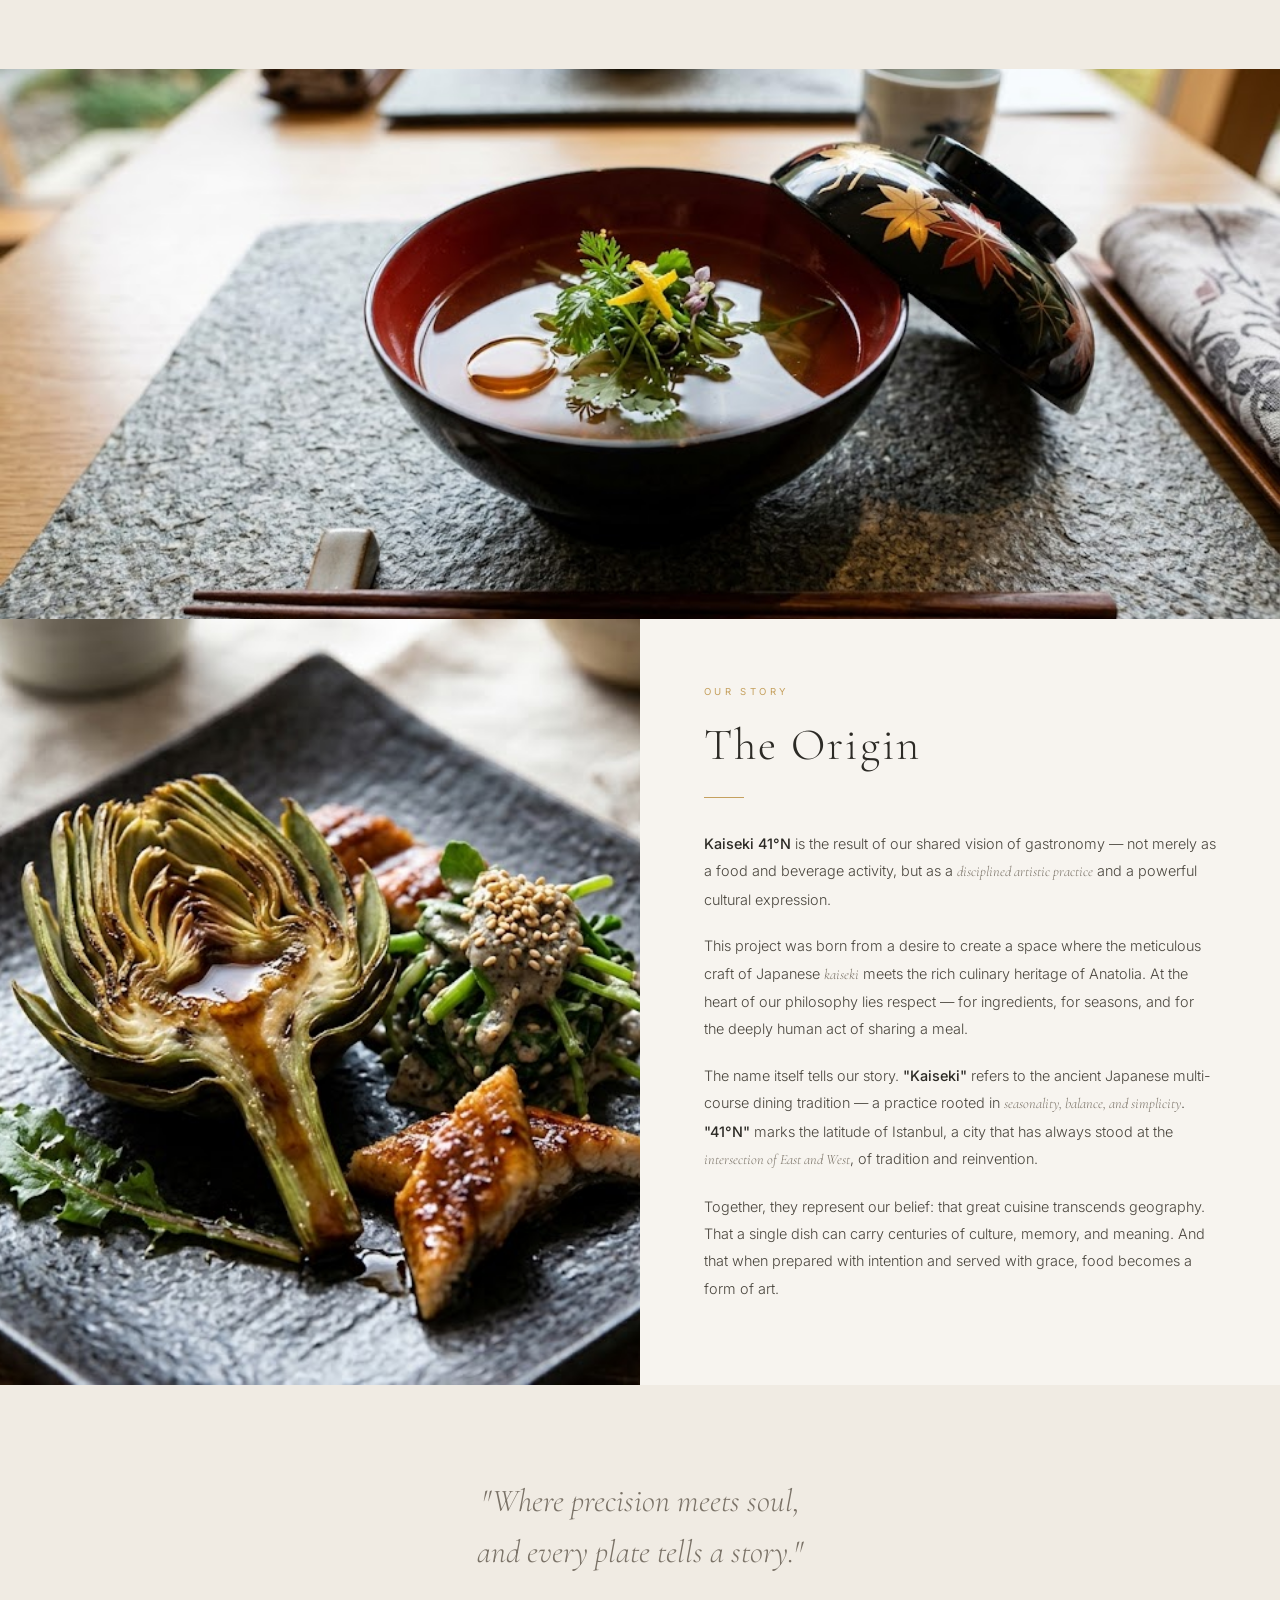
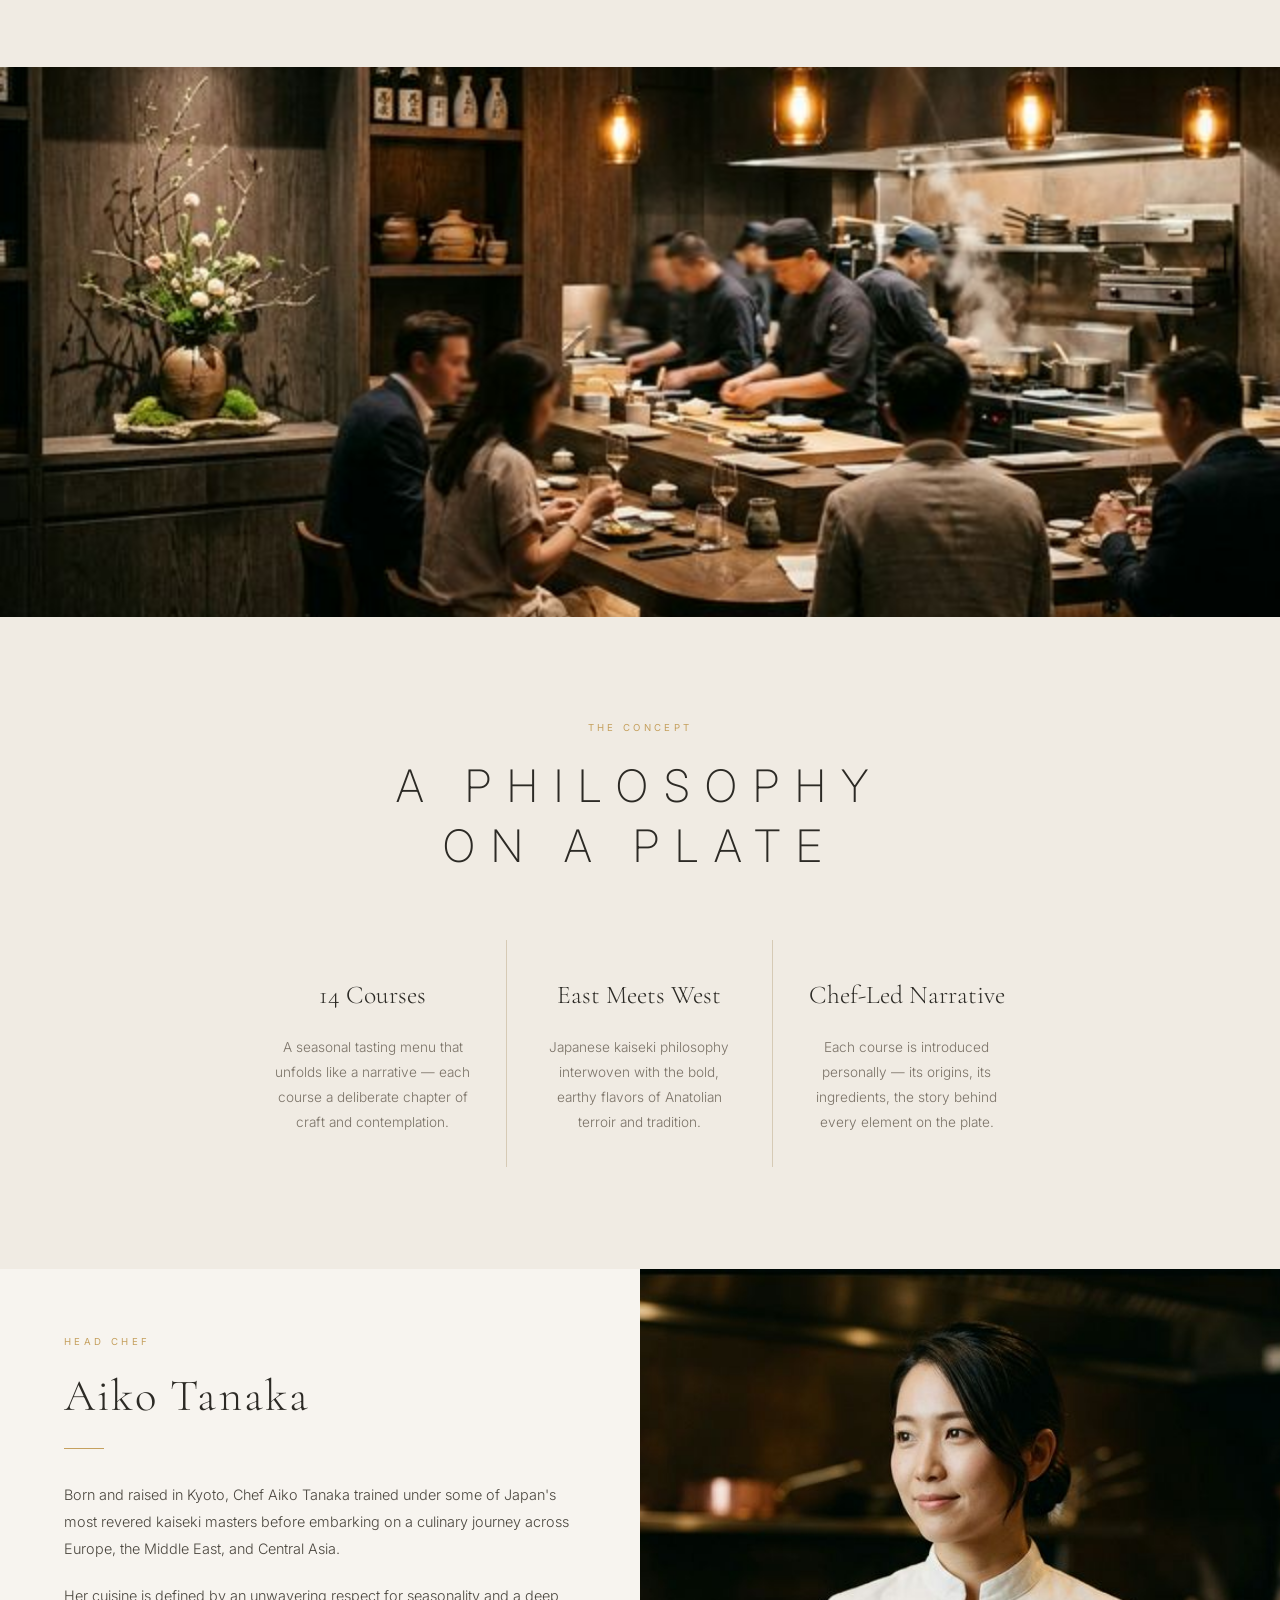
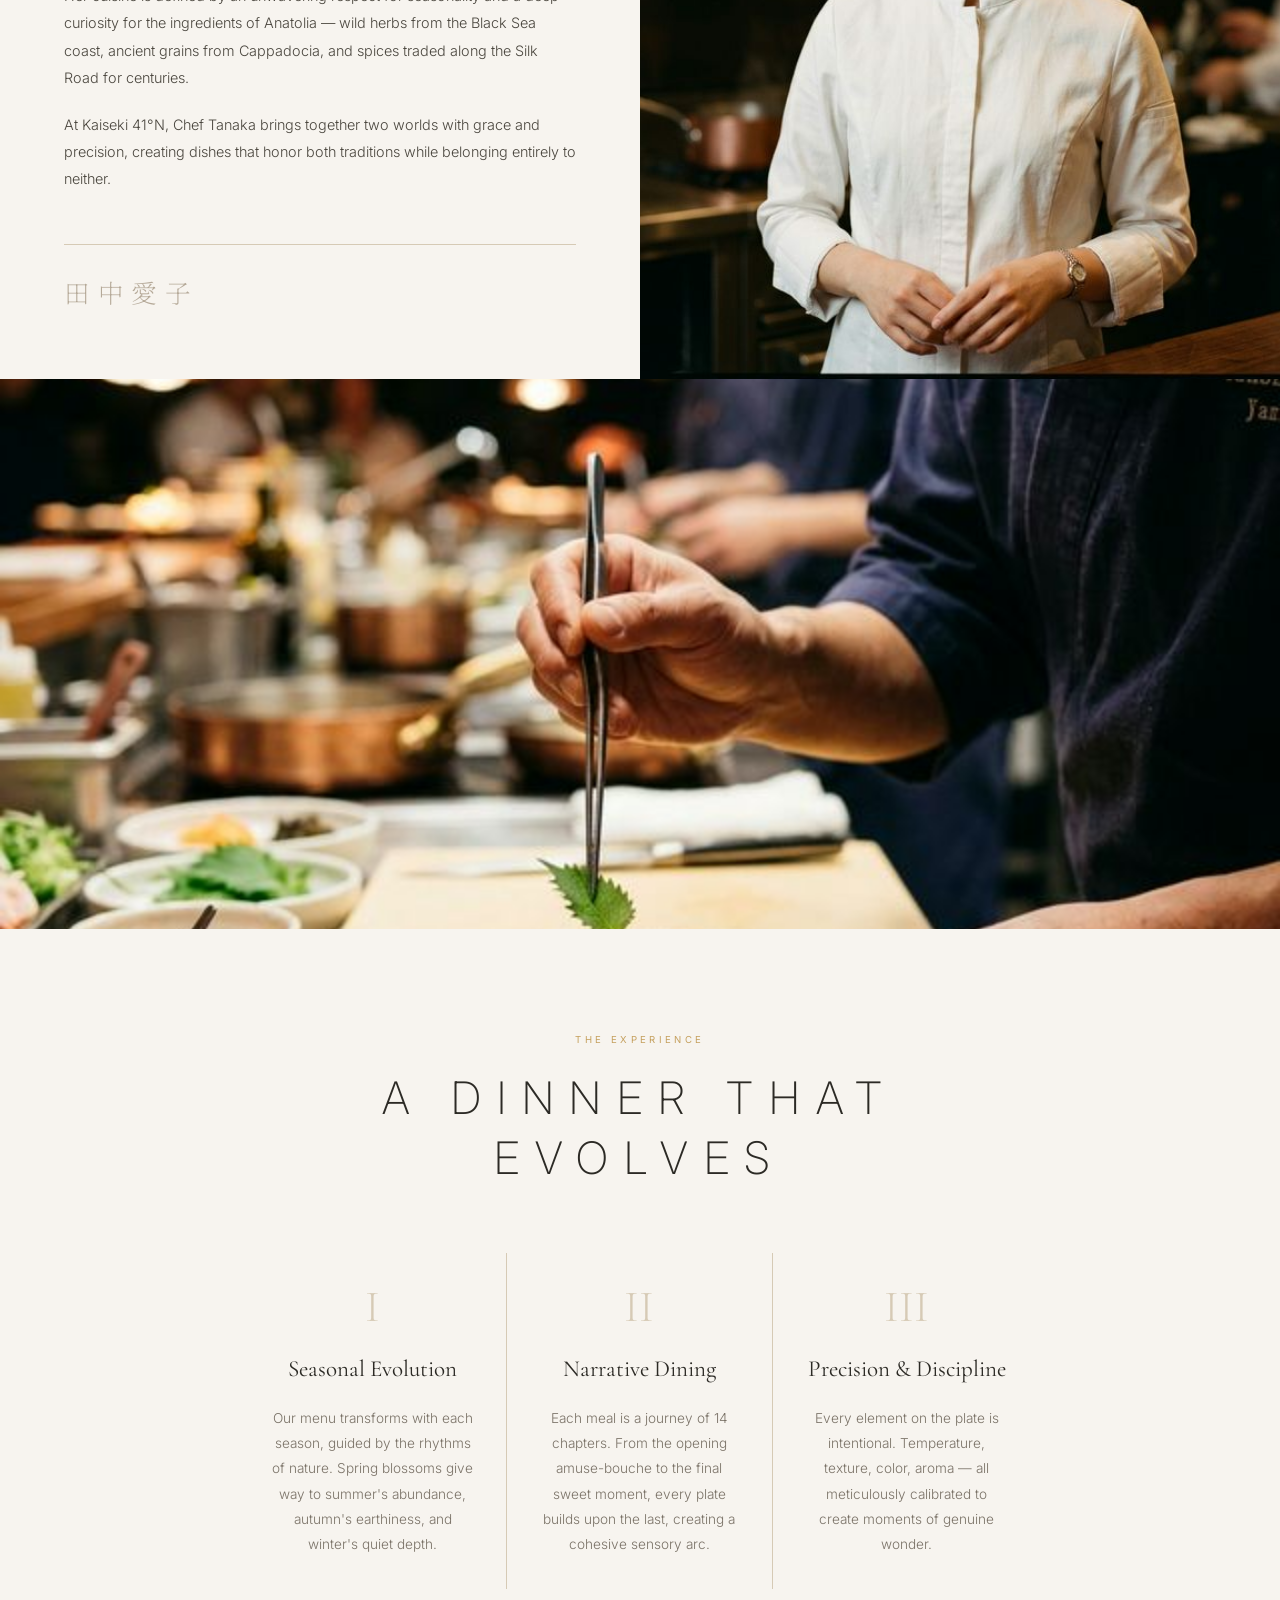
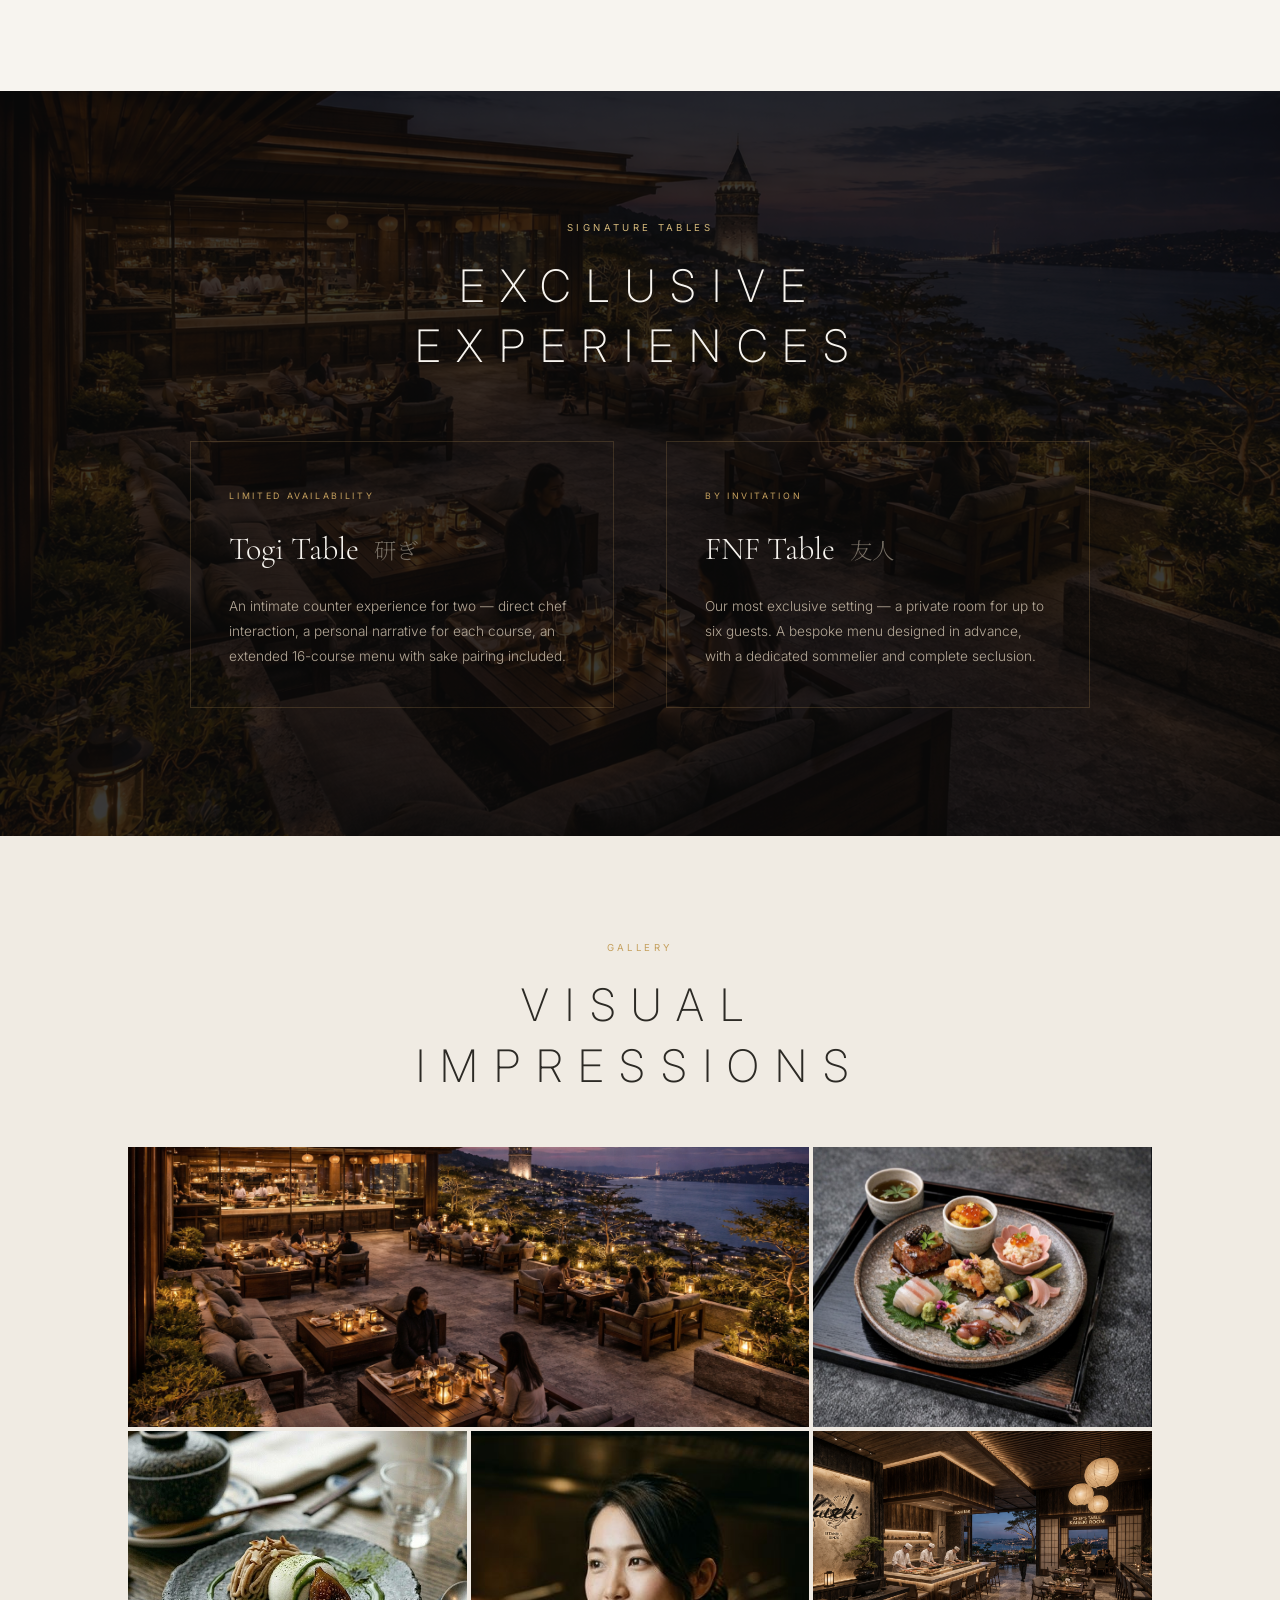
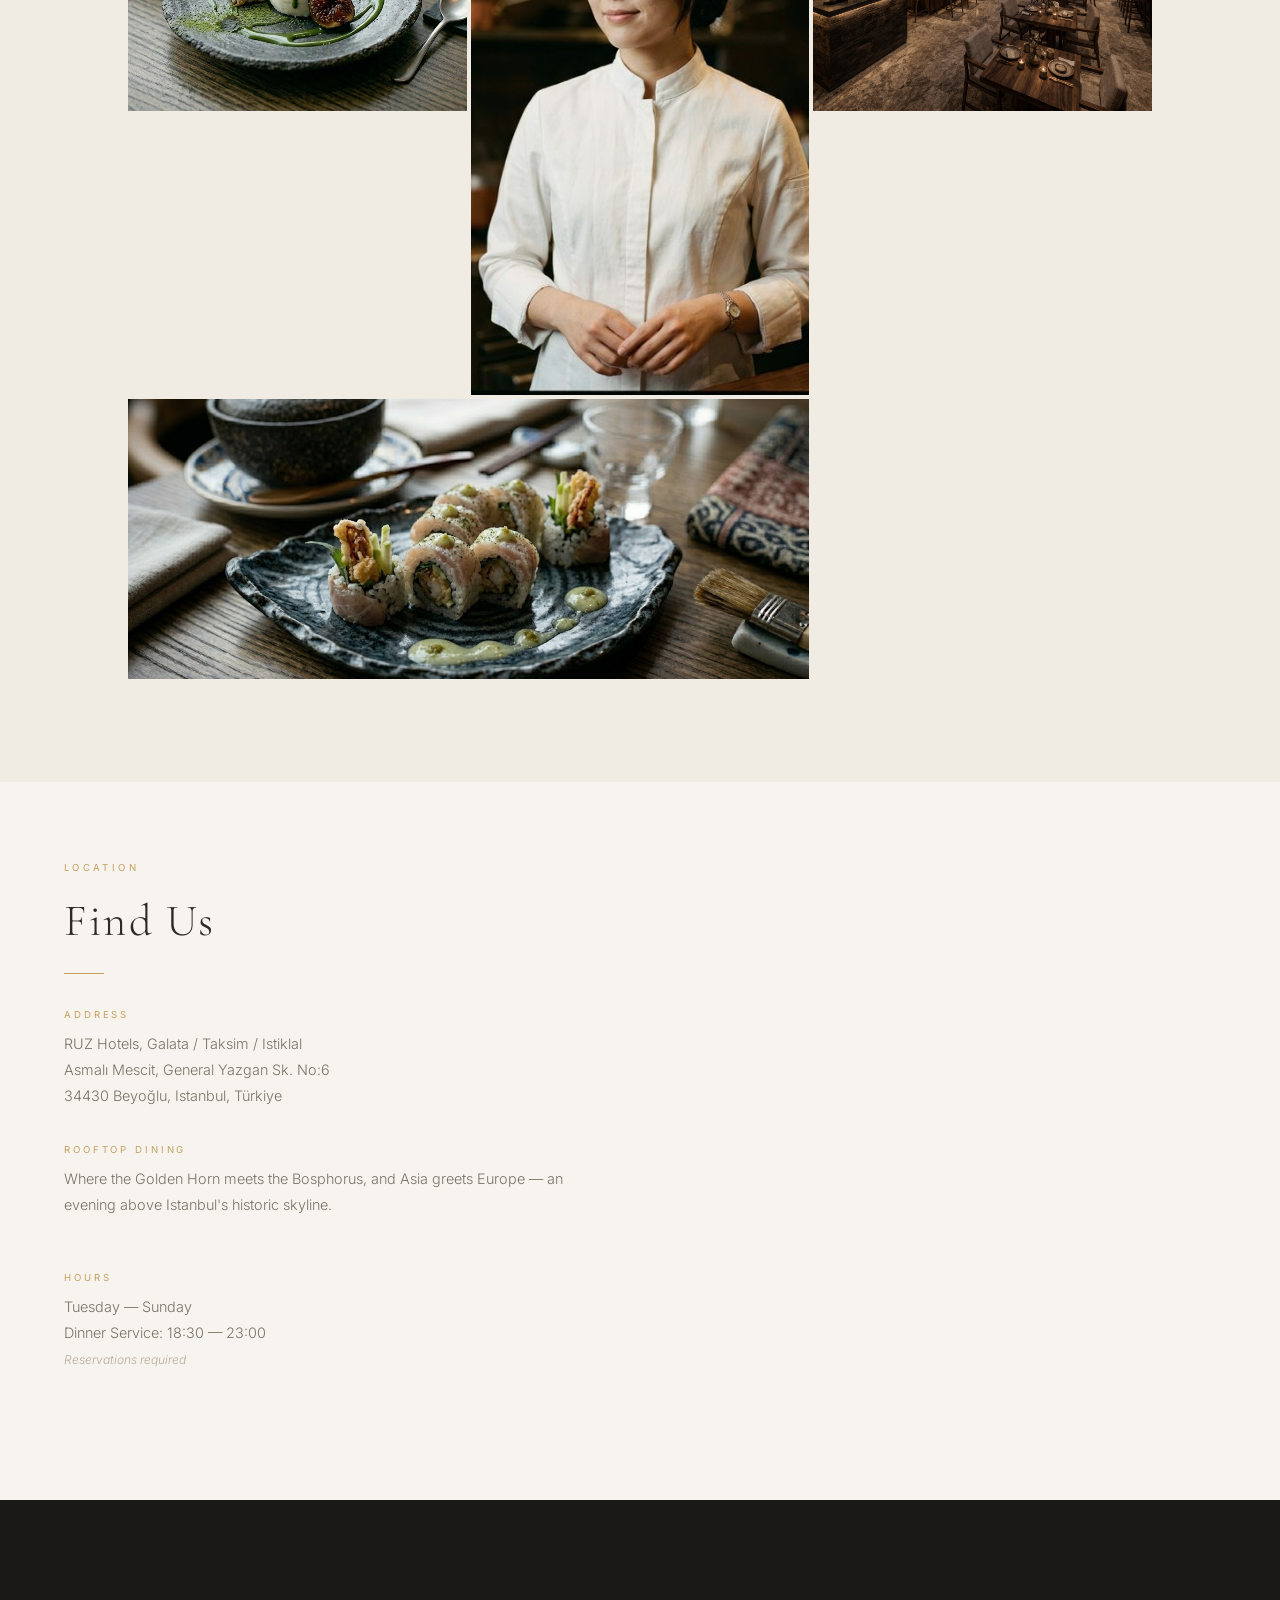
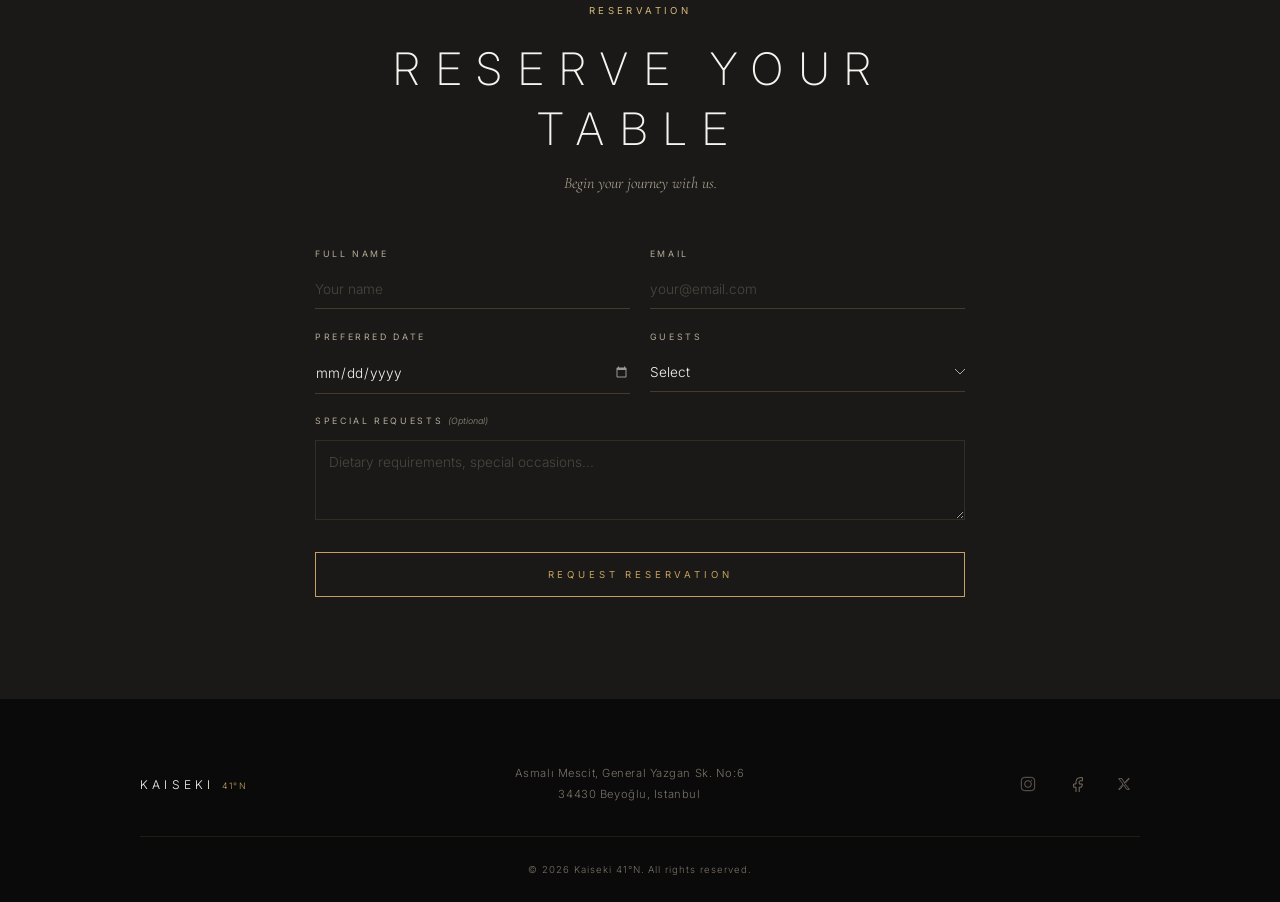
==== commit 8b74fdd2: "Update index.html" ====
--- a/index.html
+++ b/index.html
@@ -384,19 +384,19 @@
             </div>
             <div class="footer-col footer-col--right">
                 <div class="footer-social">
-                    <a href="#" aria-label="Instagram" id="social-instagram">
+                    <a href="https://www.instagram.com/kaiseki41n/" aria-label="Instagram" id="social-instagram">
                         <svg viewBox="0 0 24 24" fill="none" stroke="currentColor" stroke-width="1.2">
                             <rect x="2" y="2" width="20" height="20" rx="5" />
                             <circle cx="12" cy="12" r="5" />
                             <circle cx="17.5" cy="6.5" r=".8" fill="currentColor" stroke="none" />
                         </svg>
                     </a>
-                    <a href="#" aria-label="Facebook" id="social-facebook">
-                        <svg viewBox="0 0 24 24" fill="none" stroke="currentColor" stroke-width="1.2">
+                    <a href="https://www.tiktok.com/@kaiseki41n" aria-label="TikTok" id="social-tiktok">
+                        <svg viewBox="0 0 20 20" fill="none" stroke="currentColor" stroke-width="1.2">
                             <path d="M18 2h-3a5 5 0 0 0-5 5v3H7v4h3v8h4v-8h3l1-4h-4V7a1 1 0 0 1 1-1h3z" />
                         </svg>
                     </a>
-                    <a href="#" aria-label="X" id="social-twitter">
+                    <a href="https://x.com/kaiseki41n" aria-label="X" id="social-twitter">
                         <svg viewBox="0 0 24 24" fill="none" stroke="currentColor" stroke-width="1.2">
                             <path d="M4 4l6.5 8L4 20h2l5.5-6.8L16 20h4l-6.8-8.5L20 4h-2l-5.2 6.3L9 4H4z" />
                         </svg>
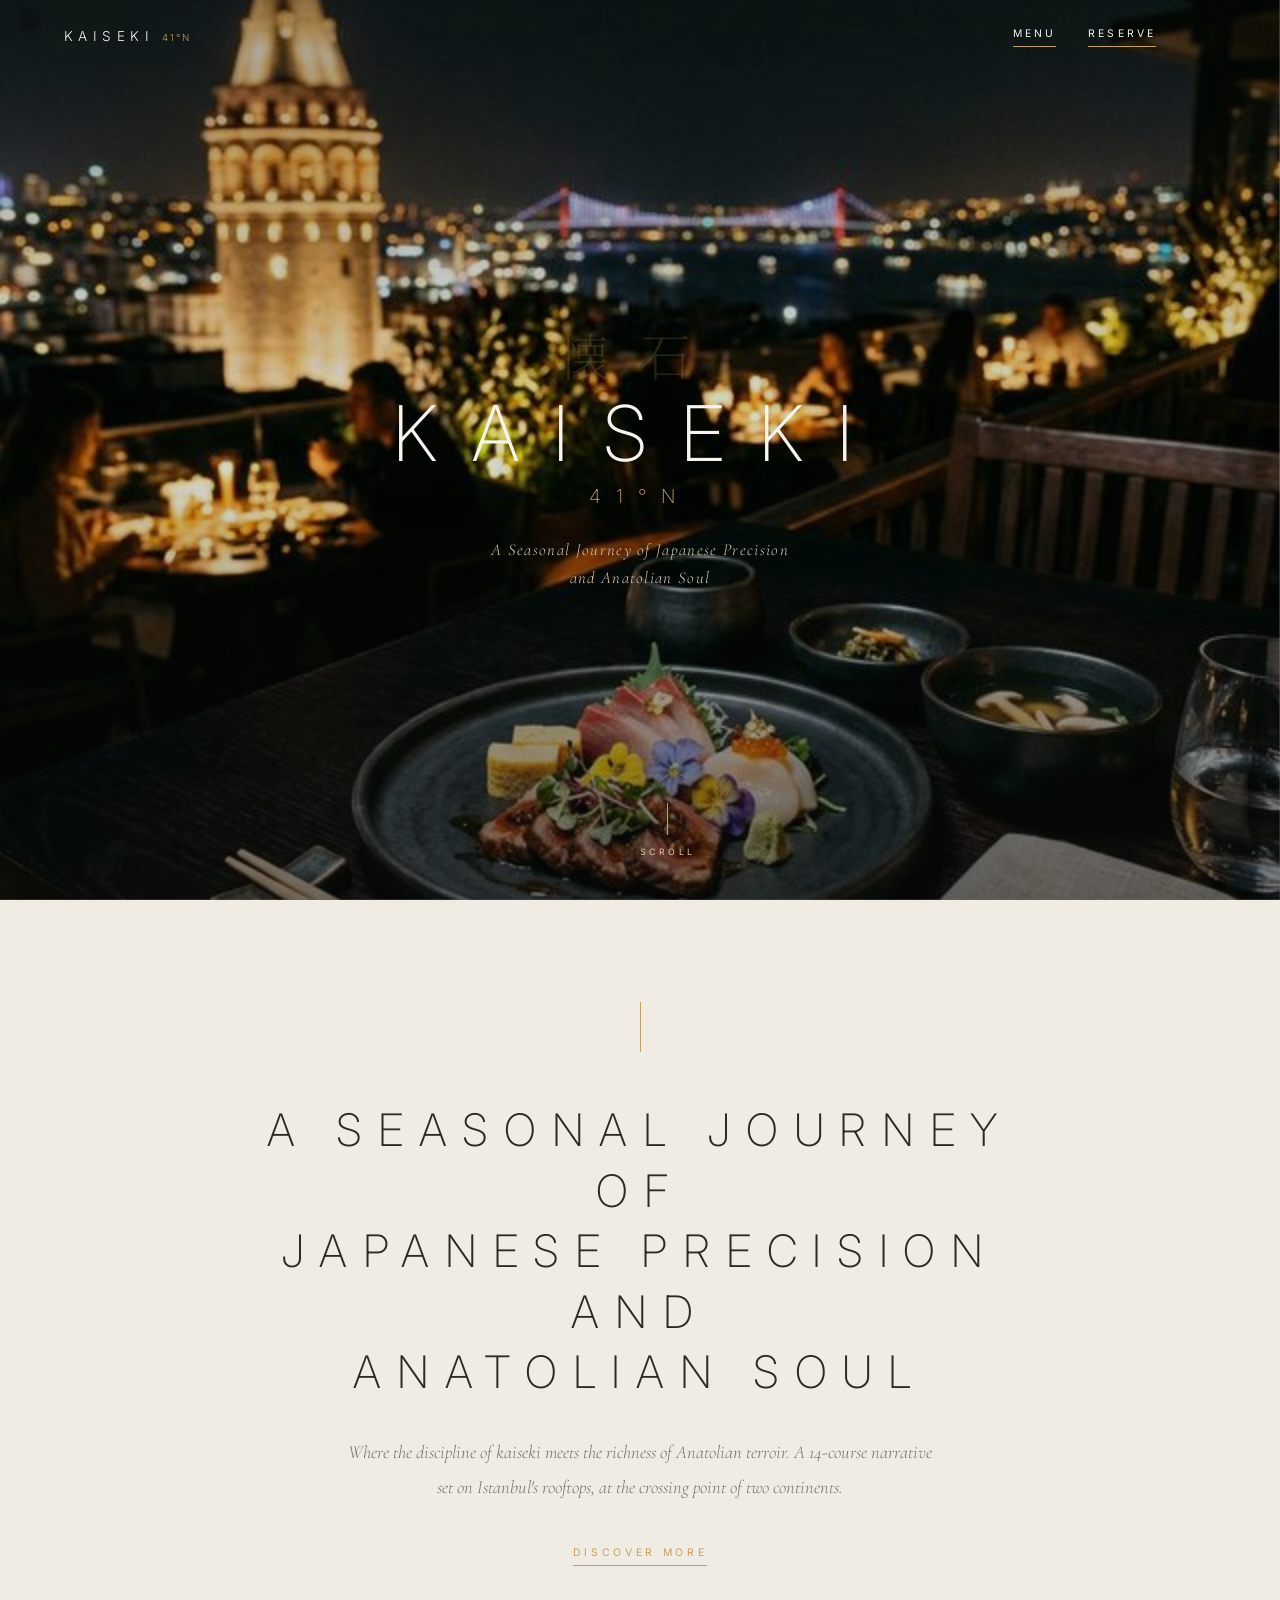
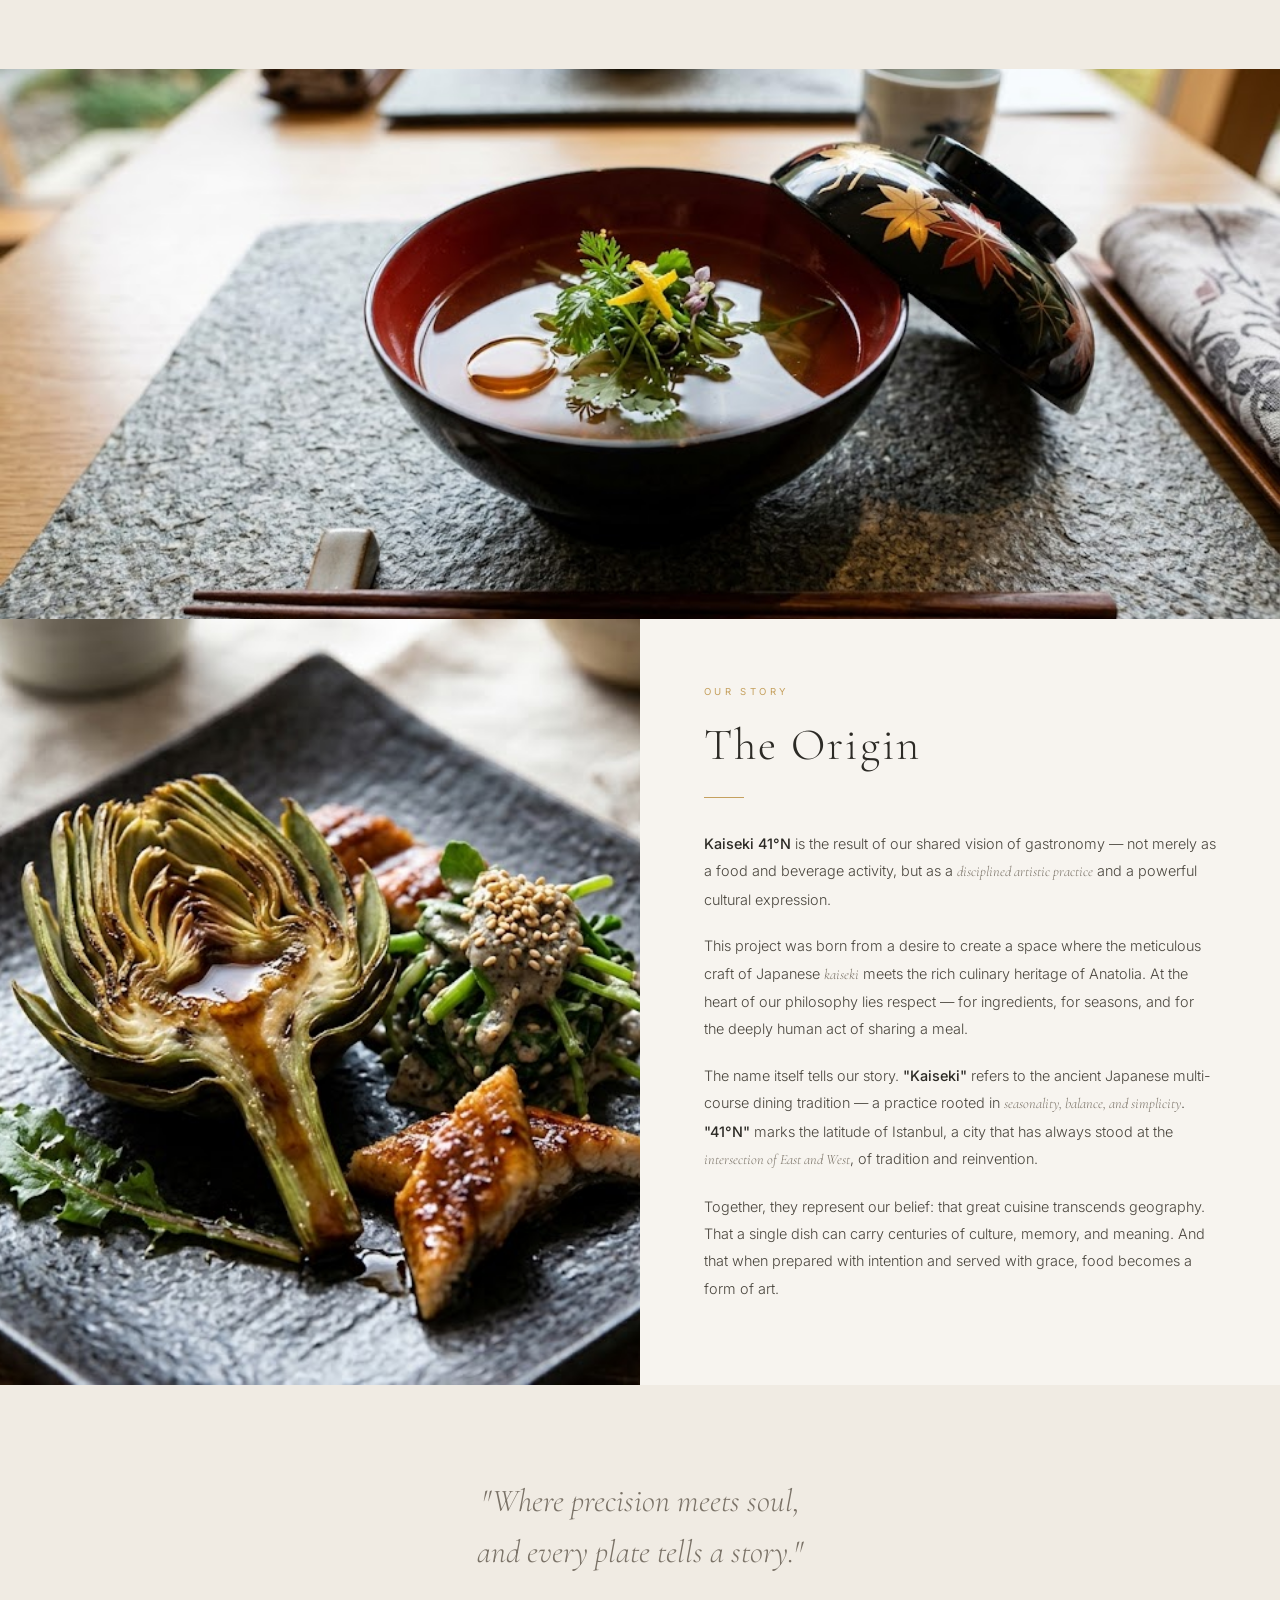
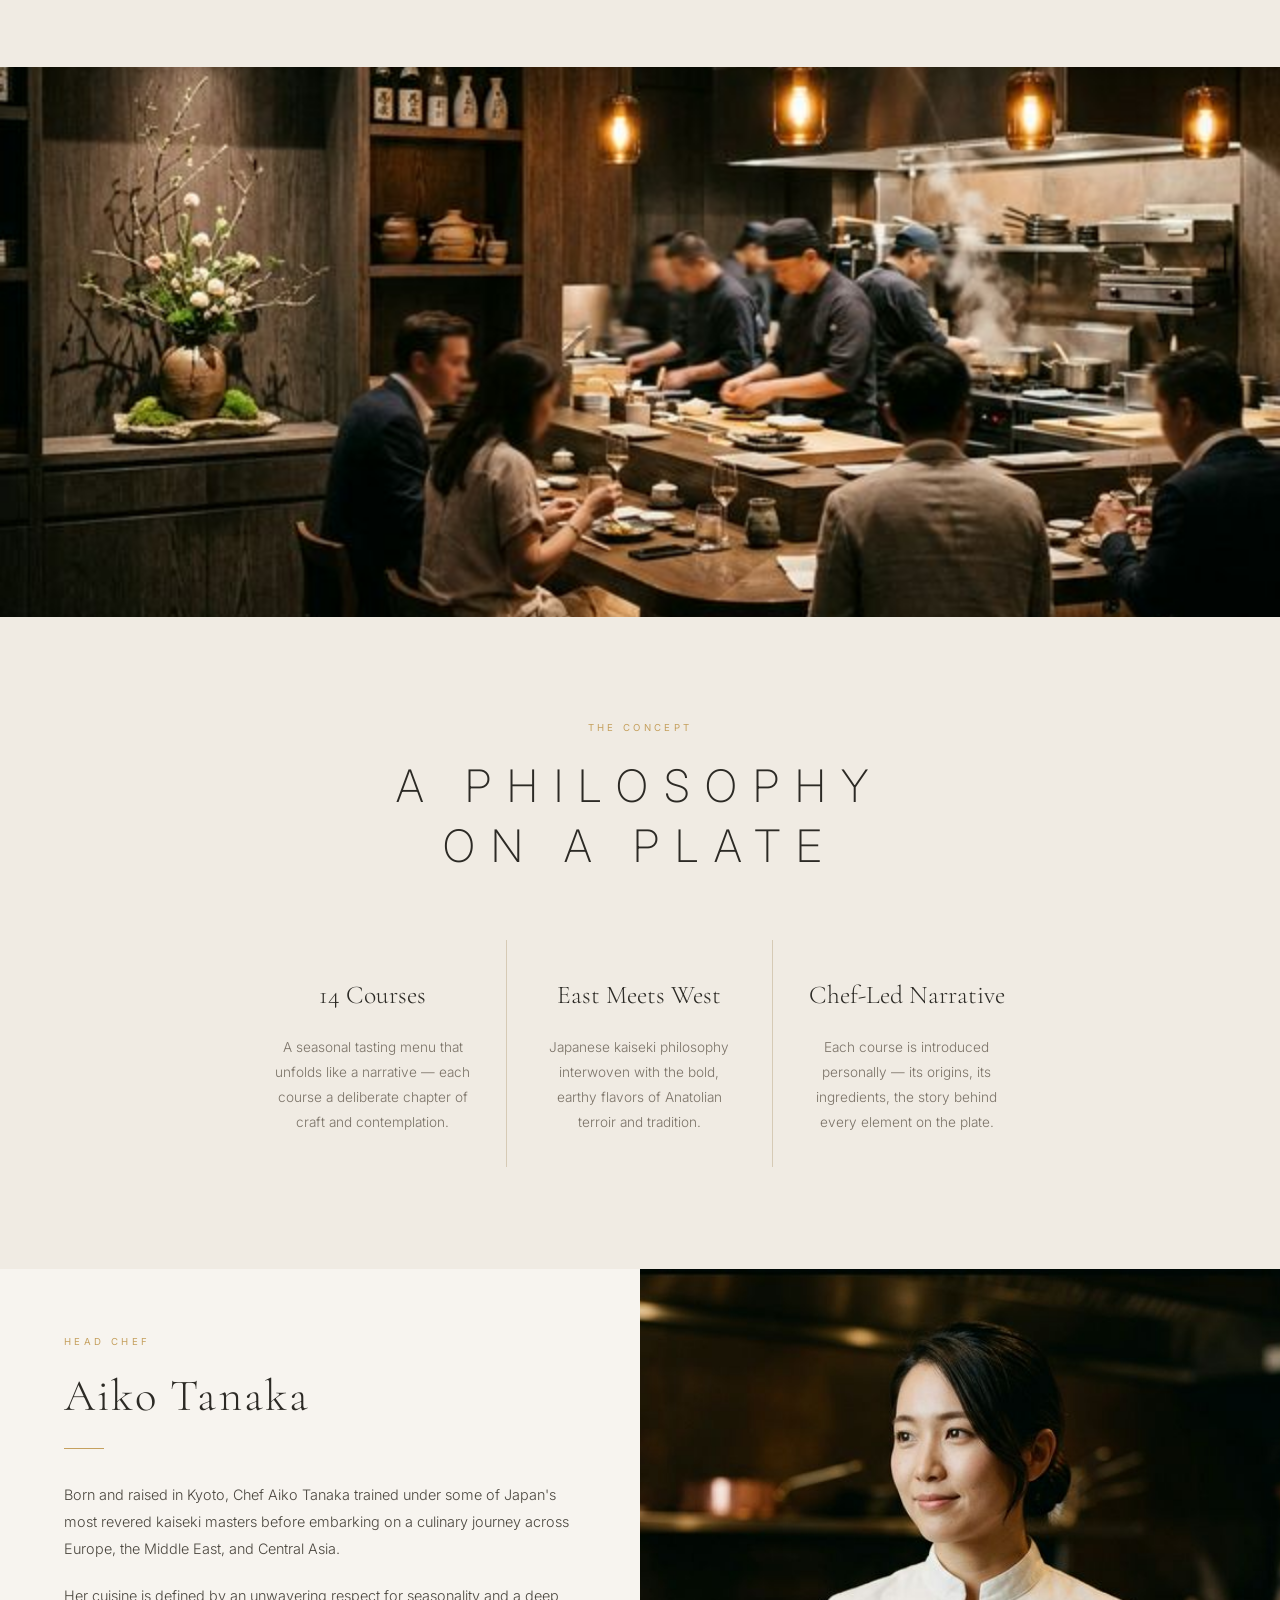
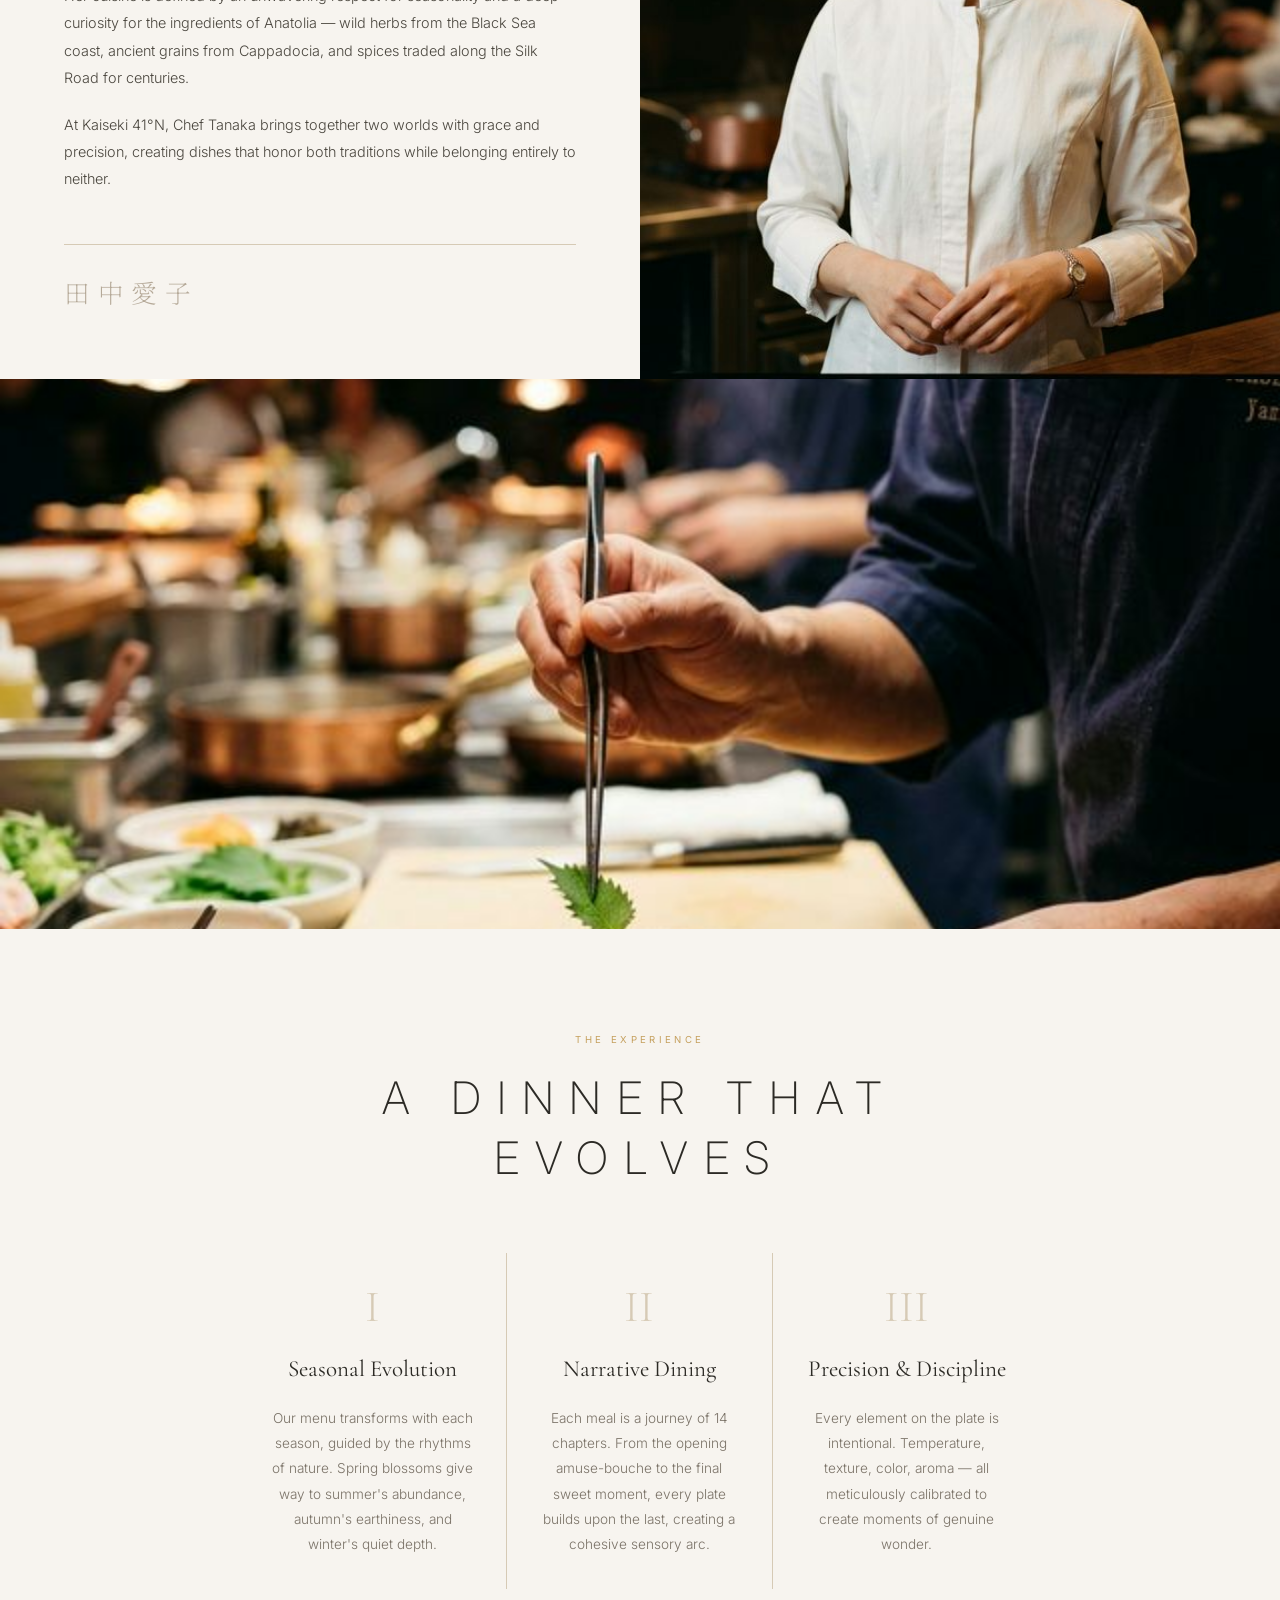
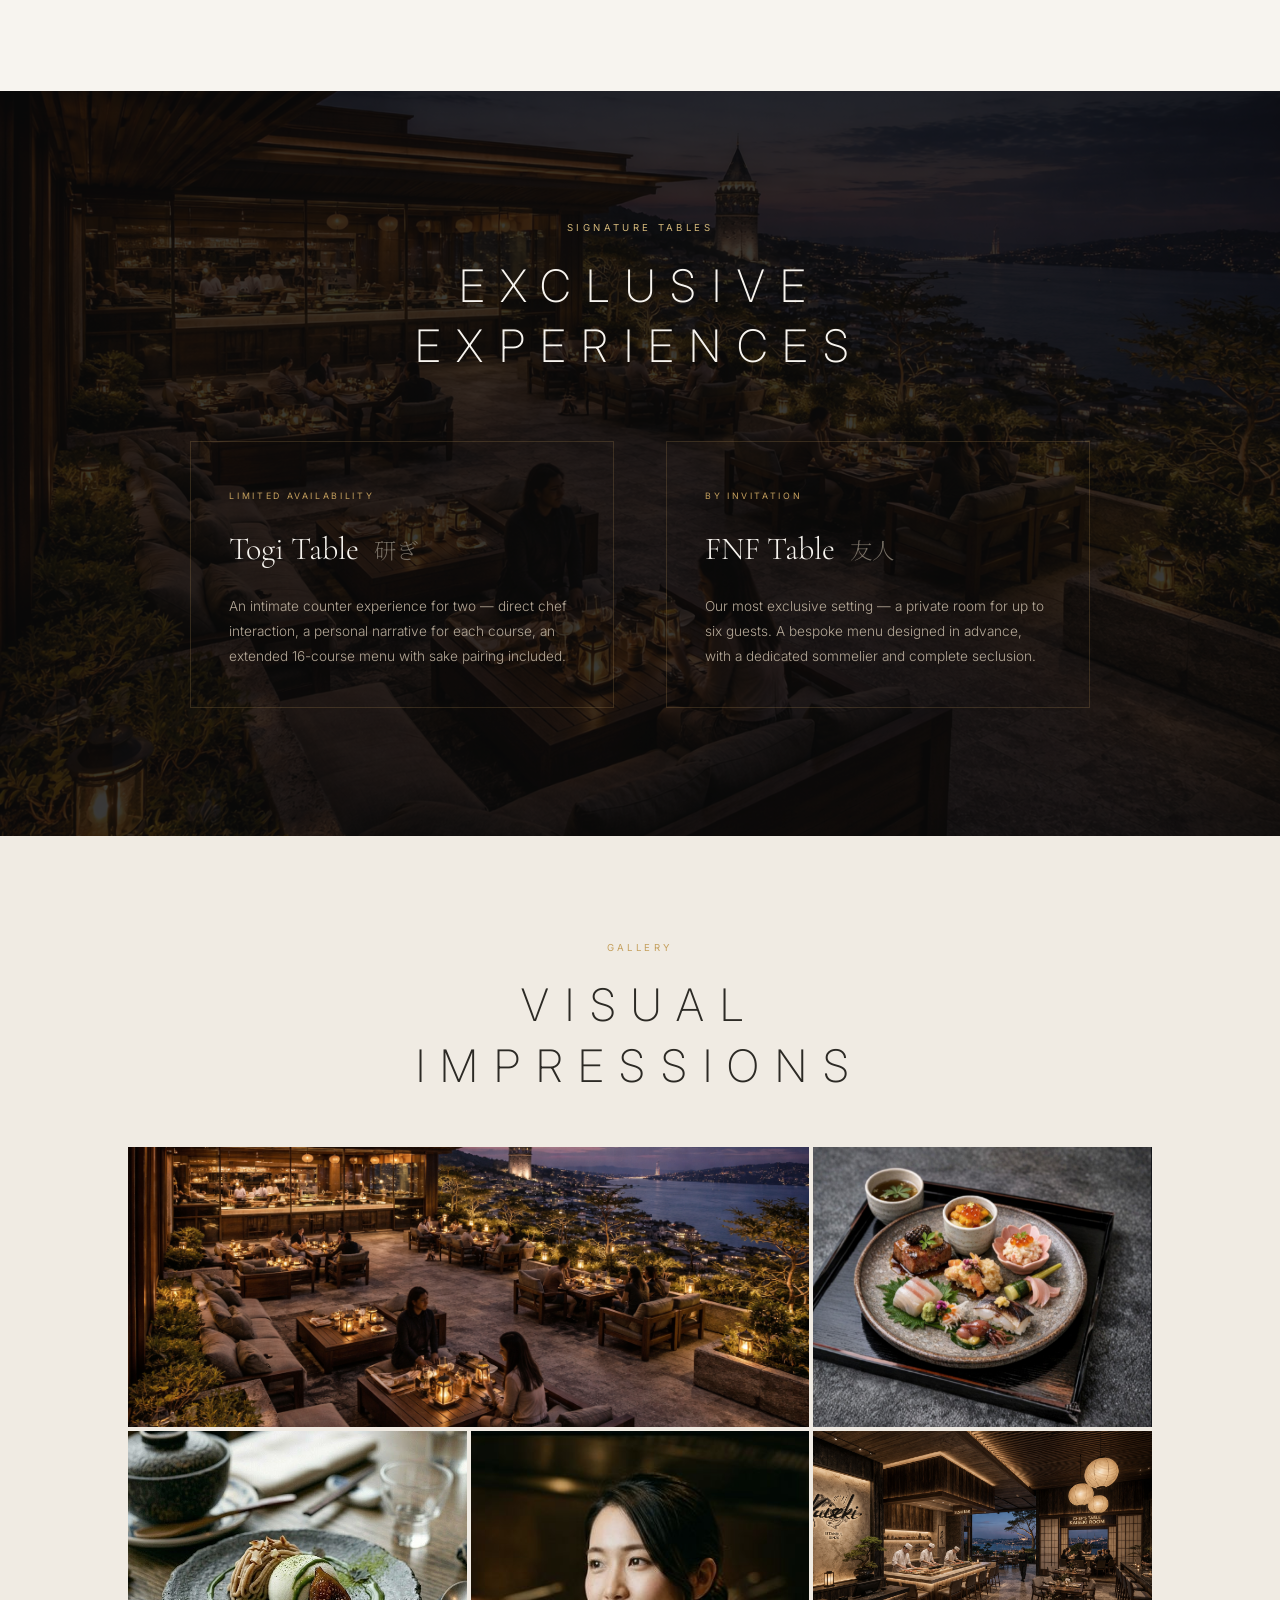
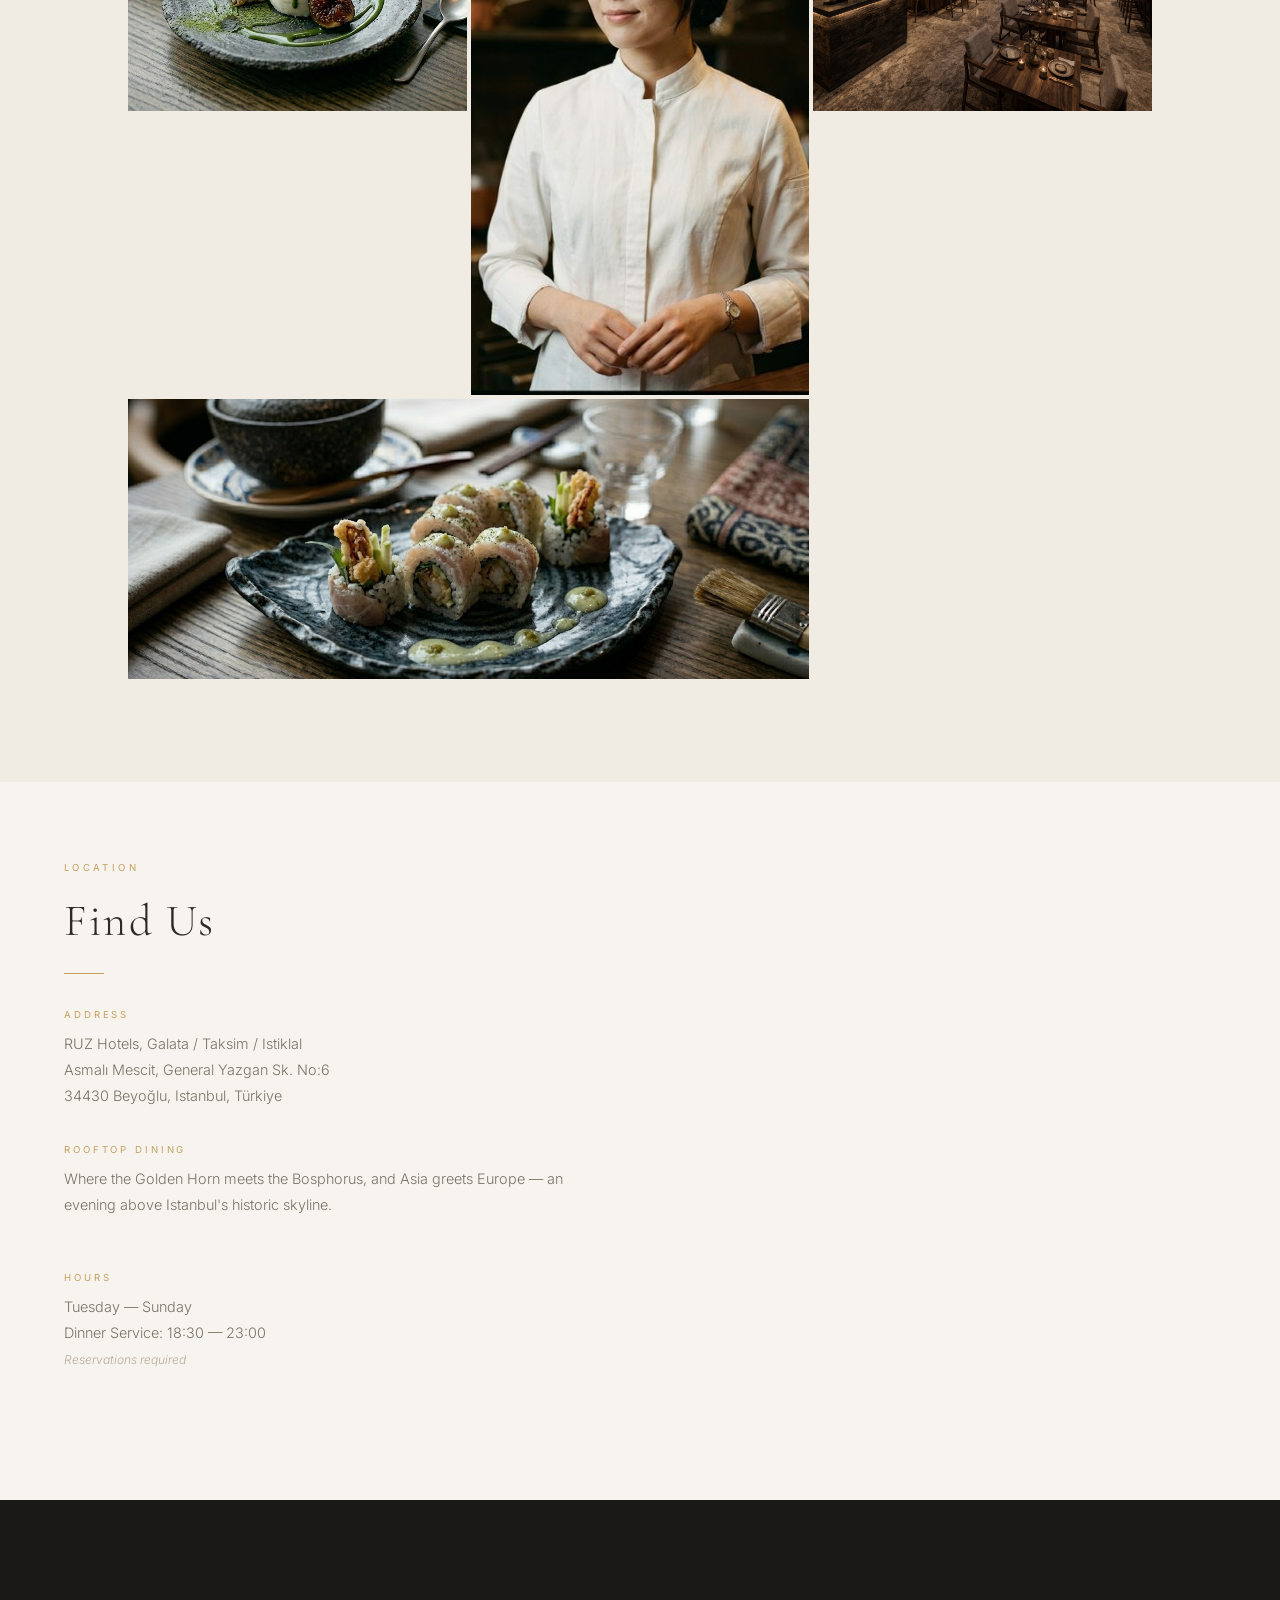
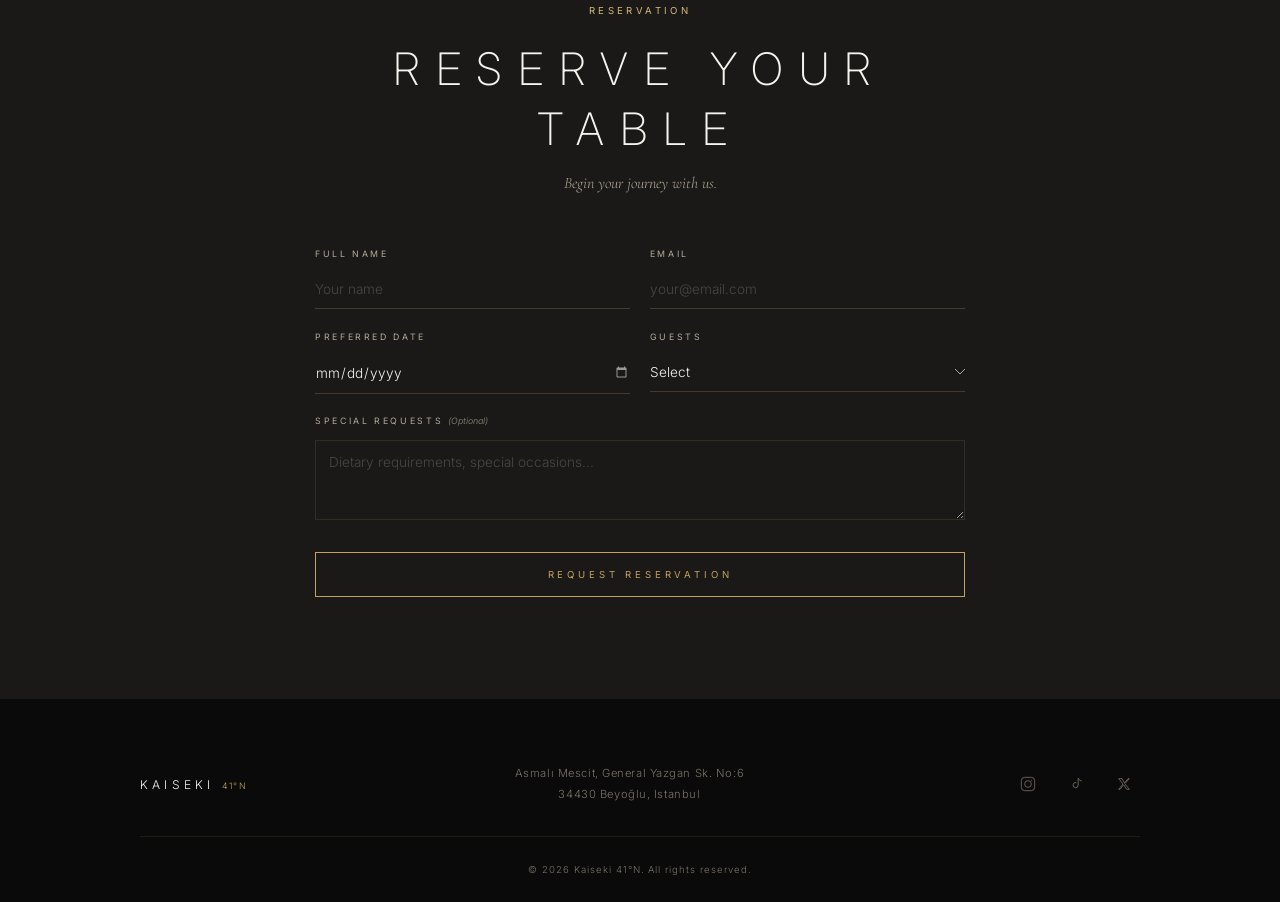
==== commit fa6aca85: "Update index.html" ====
--- a/index.html
+++ b/index.html
@@ -391,11 +391,12 @@
                             <circle cx="17.5" cy="6.5" r=".8" fill="currentColor" stroke="none" />
                         </svg>
                     </a>
-                    <a href="https://www.tiktok.com/@kaiseki41n" aria-label="TikTok" id="social-tiktok">
-                        <svg viewBox="0 0 20 20" fill="none" stroke="currentColor" stroke-width="1.2">
-                            <path d="M18 2h-3a5 5 0 0 0-5 5v3H7v4h3v8h4v-8h3l1-4h-4V7a1 1 0 0 1 1-1h3z" />
-                        </svg>
-                    </a>
+                    <a href="https://tiktok.com/@kaiseki41n" target="_blank" rel="noopener noreferrer" aria-label="TikTok" id="social-tiktok">
+    <svg viewBox="0 0 22 22" fill="none" stroke="currentColor" stroke-width="1.2">
+        <path d="M14 3v9.5a3.5 3.5 0 1 1-2.5-3.35" />
+        <path d="M14 3c1.2 2.2 3 3.5 5 3.8" />
+    </svg>
+   </a>
                     <a href="https://x.com/kaiseki41n" aria-label="X" id="social-twitter">
                         <svg viewBox="0 0 24 24" fill="none" stroke="currentColor" stroke-width="1.2">
                             <path d="M4 4l6.5 8L4 20h2l5.5-6.8L16 20h4l-6.8-8.5L20 4h-2l-5.2 6.3L9 4H4z" />
